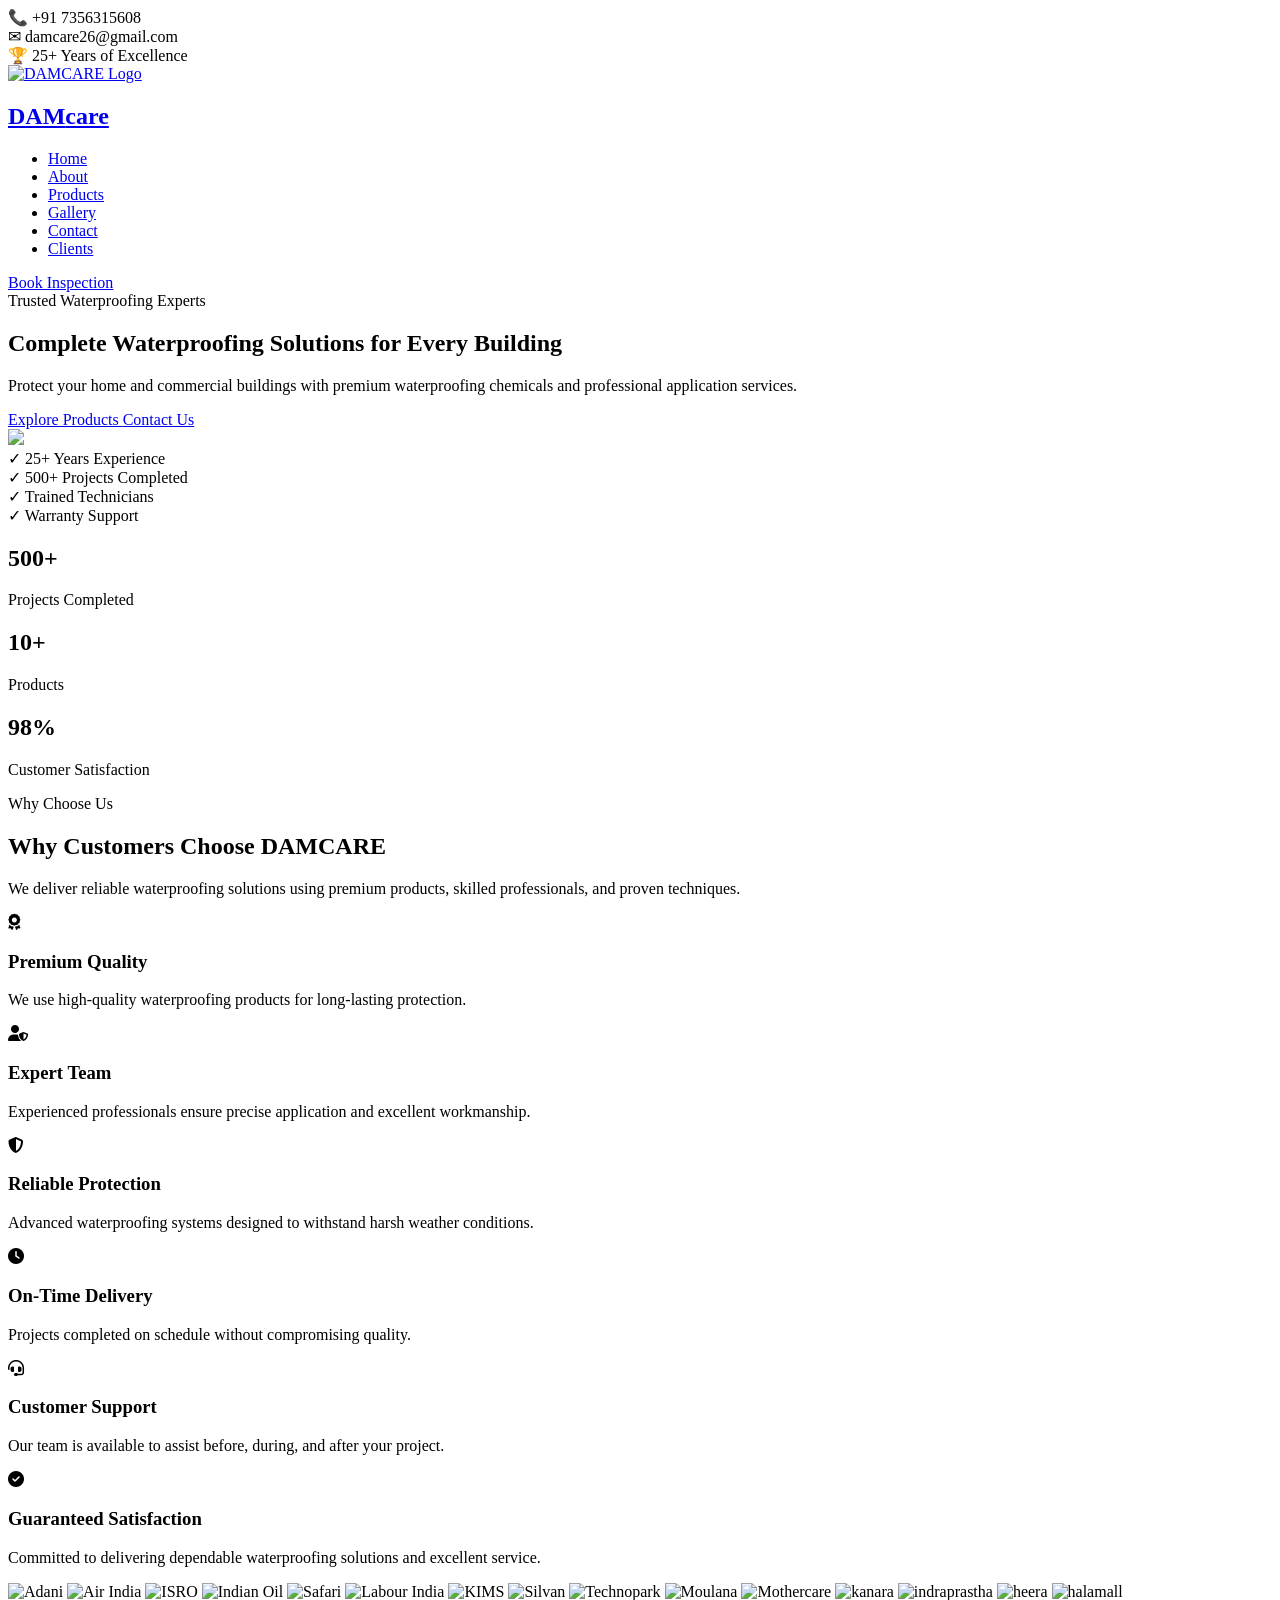
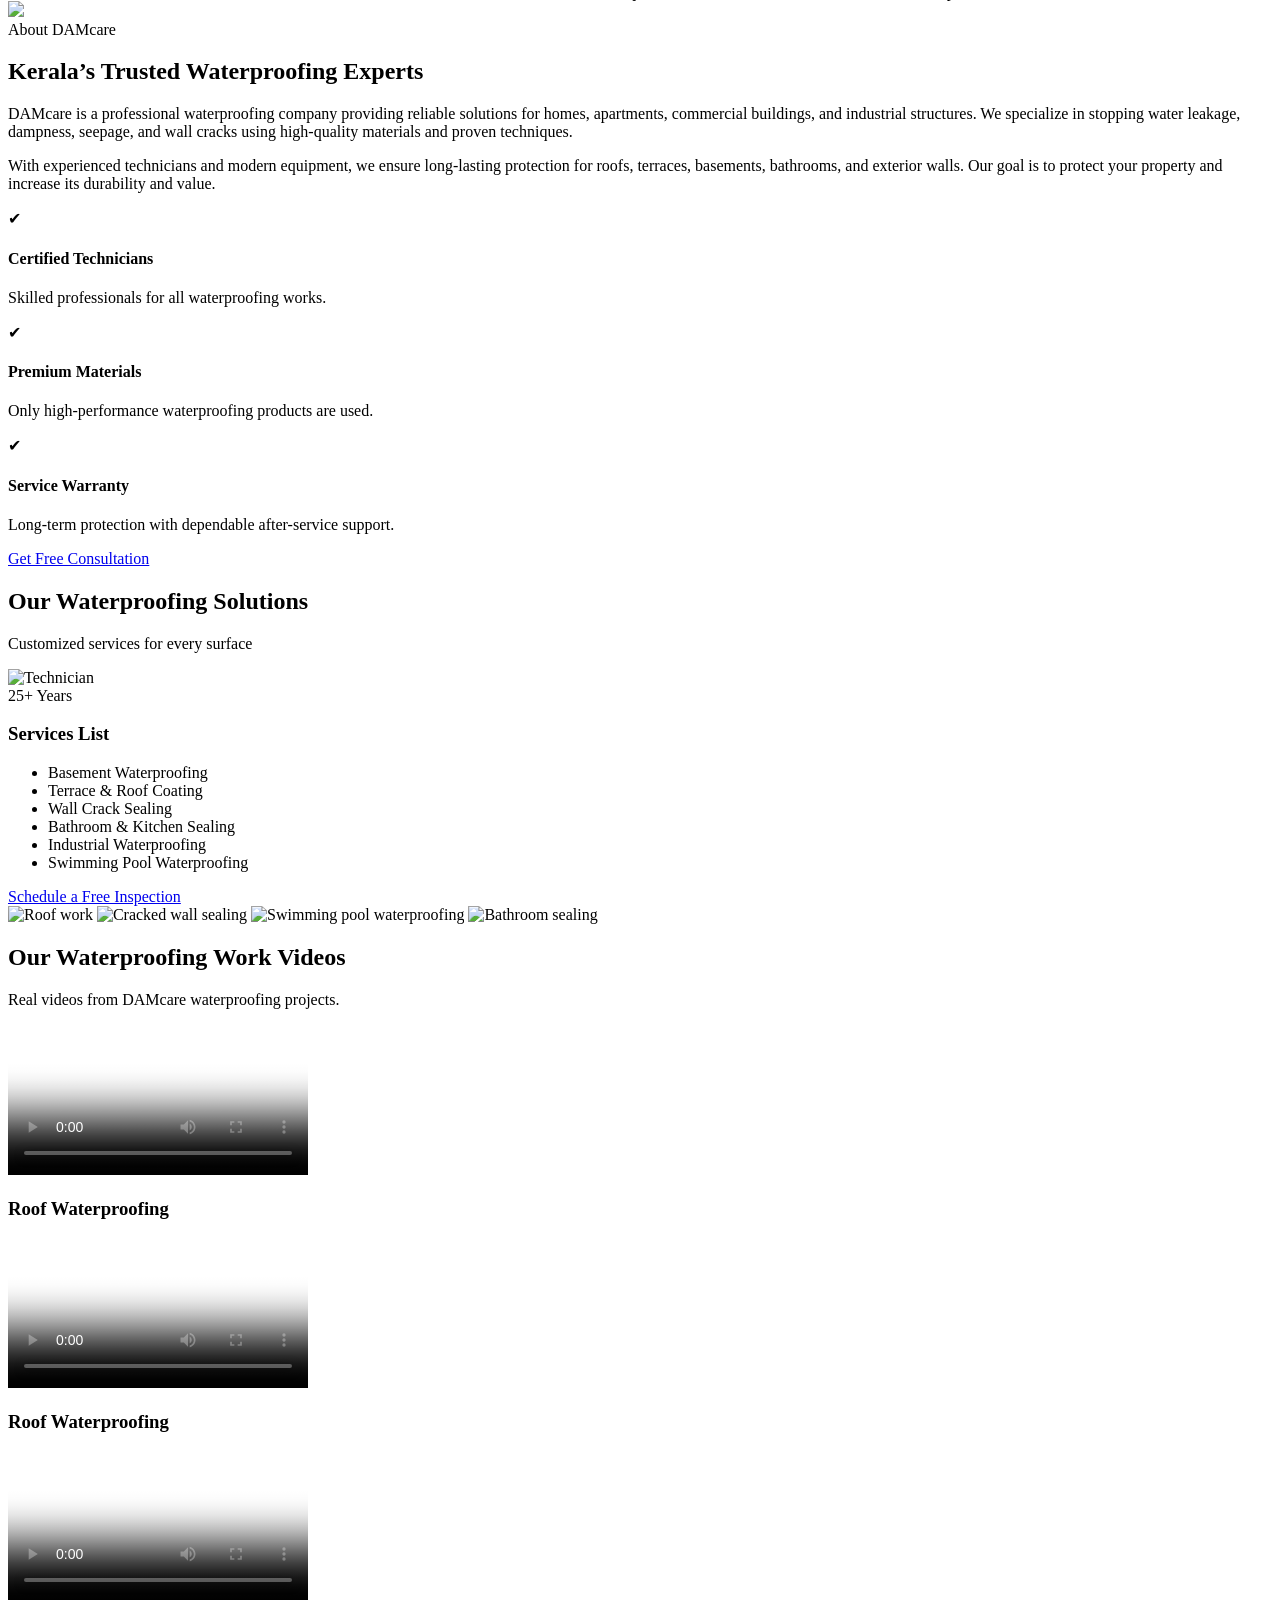
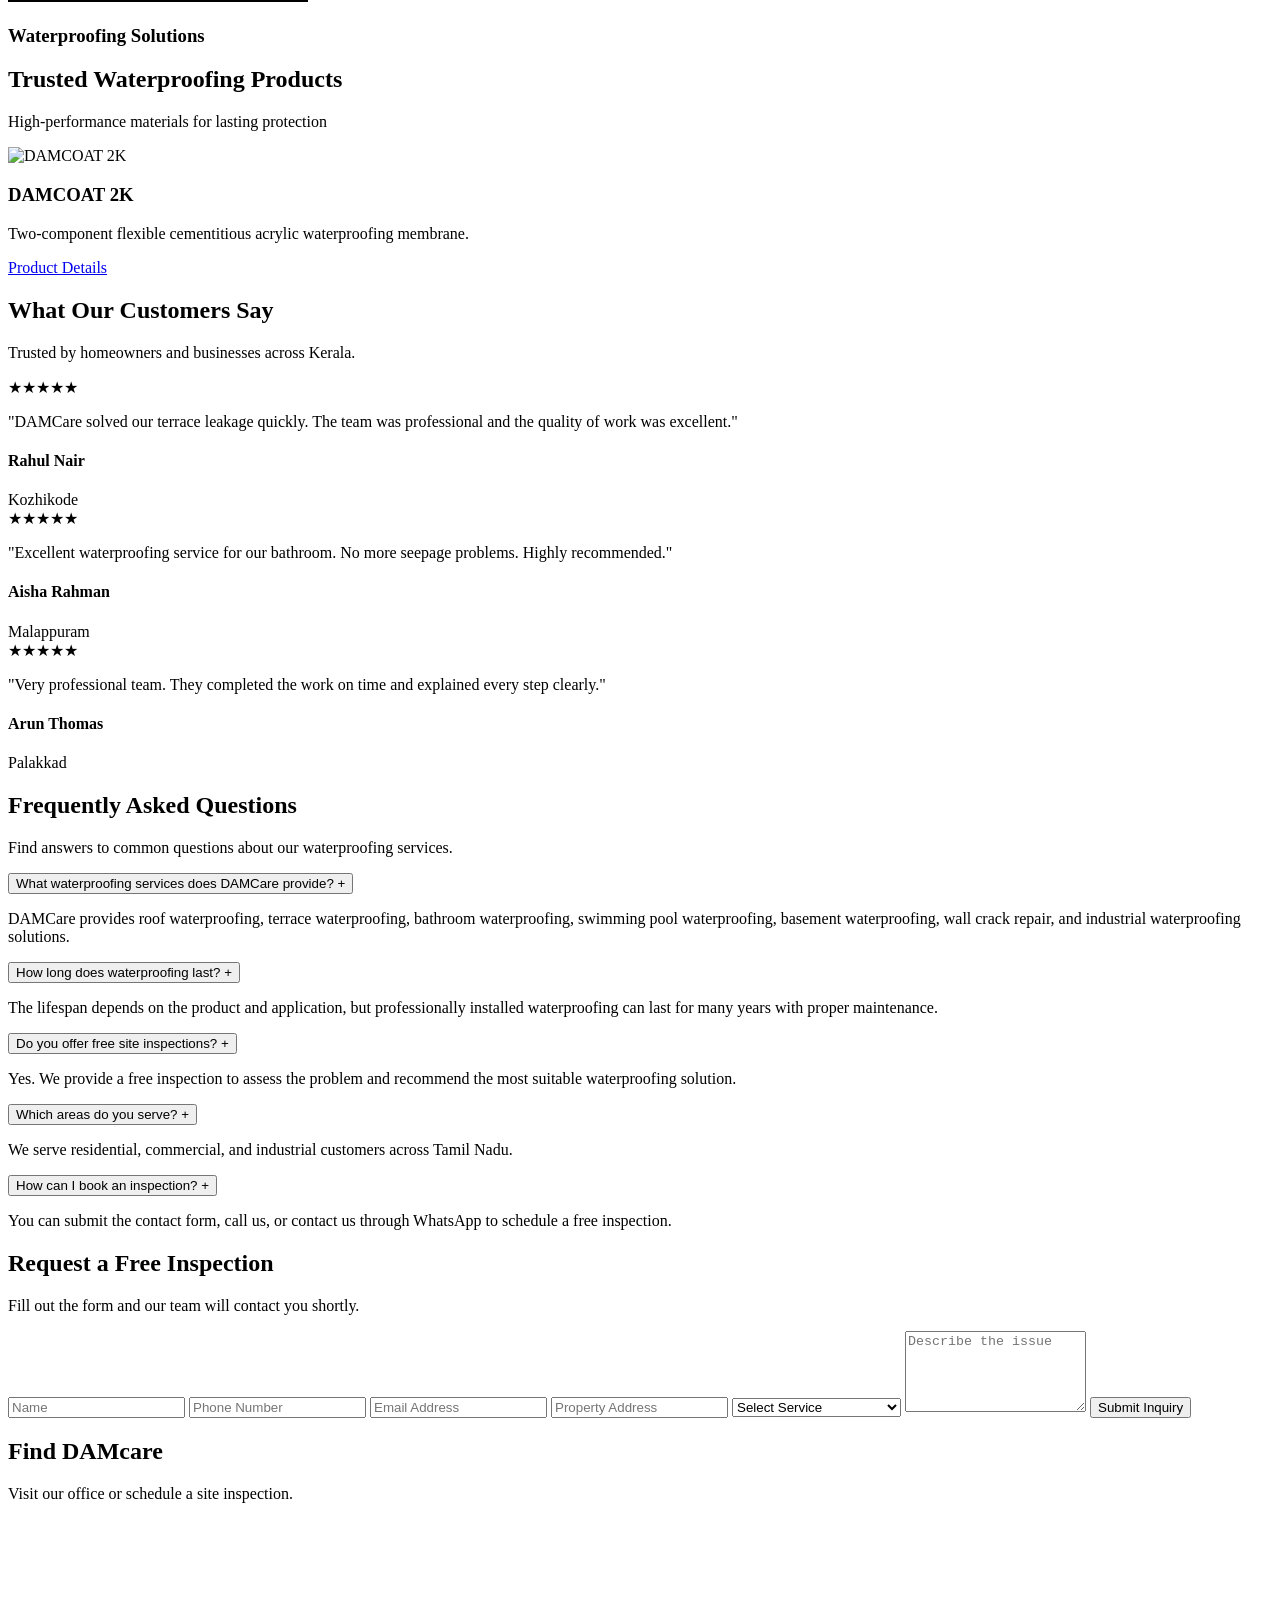
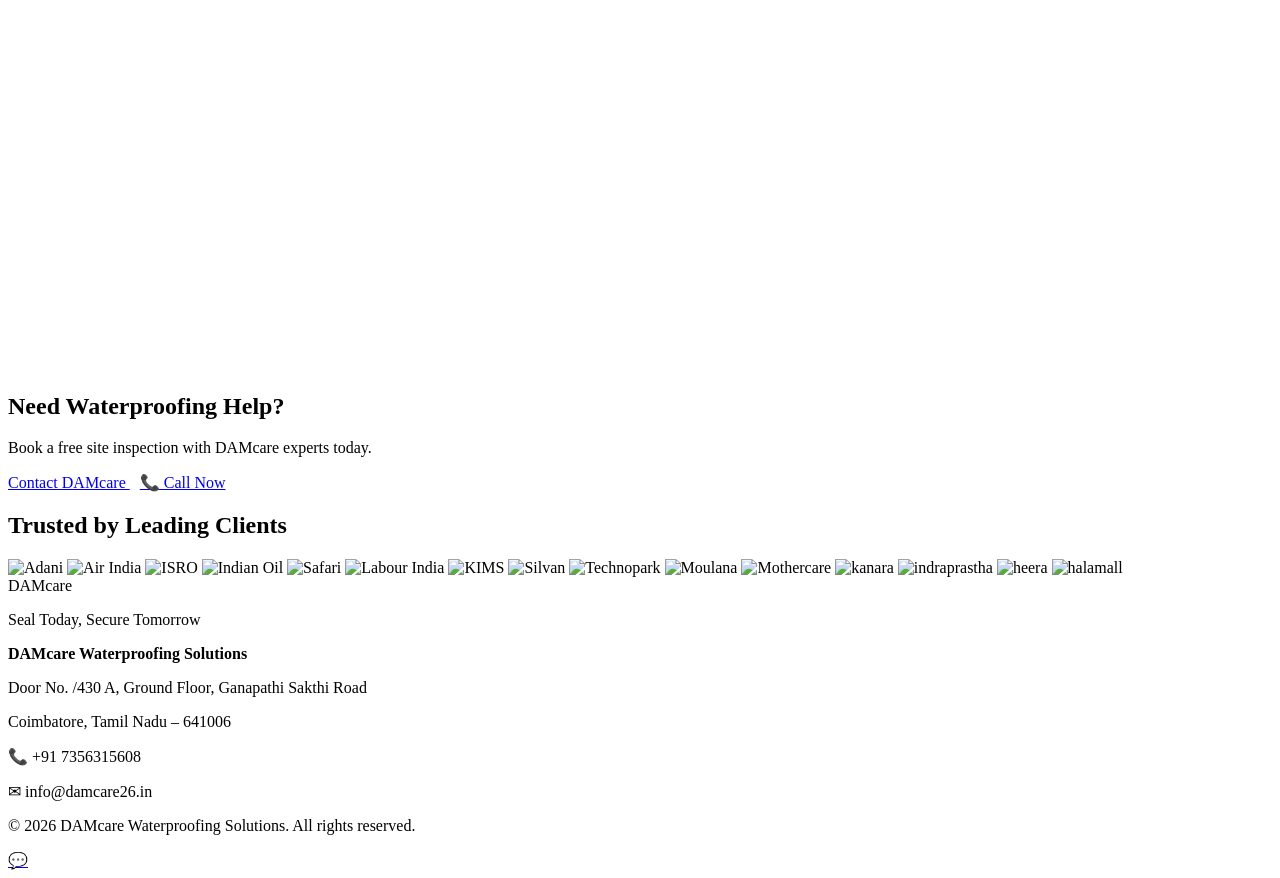
==== index.html @ 867029e3 "Add files via upload" ====
<!DOCTYPE html>
<html lang="en">
<head>
  <link rel="stylesheet"
    href="https://cdnjs.cloudflare.com/ajax/libs/font-awesome/6.5.2/css/all.min.css">
  <meta name="description" content="DAMcare provides professional roof, terrace, basement, and bathroom waterproofing services in Kerala with warranty-backed solutions and free site inspection.">

  <meta name="keywords" content="waterproofing Kerala, roof waterproofing Malappuram, terrace waterproofing, basement waterproofing, DAMcare">

  <meta name="author" content="DAMcare Waterproofing Solutions">
  <meta charset="UTF-8" />
  <meta name="viewport" content="width=device-width, initial-scale=1.0" />
  <title>DAMcare | Waterproofing Solutions</title>
  <link rel="stylesheet" href="css/style.css" />
  <link rel="stylesheet" href="https://cdn.jsdelivr.net/npm/swiper@11/swiper-bundle.min.css"/>
</head>
<body>

  <!-- Top Bar -->
  <div class="topbar">
    <div>📞 +91 7356315608</div>
    <div>✉ damcare26@gmail.com</div>
    <div>🏆 25+ Years of Excellence</div>
  </div>

<header>
    <nav class="navbar">

        <a href="index.html" class="logo">
            <img src="images/logo.png" alt="DAMCARE Logo">
            <h1><span class="dam">DAM</span><span class="care">care</span></h1>
        </a>

        <ul class="nav-links">
            <li><a href="index.html" class="active">Home</a></li>
            <li><a href="about.html">About</a></li>
            <li><a href="products.html">Products</a></li>
            <li><a href="gallery.html">Gallery</a></li>
            <li><a href="#contact">Contact</a></li>
            <li><a href="#clients">Clients</a></li>
        </ul>

        <a href="#contact" class="quote-btn">
            Book Inspection
        </a>

    </nav>
</header>

  <!-- Hero Section -->
  <section class="hero">

    <div class="hero-content">

        <span class="hero-tag">
            Trusted Waterproofing Experts
        </span>

        <h1>
            Complete Waterproofing Solutions
            for Every Building
        </h1>

        <p>
            Protect your home and commercial buildings with
            premium waterproofing chemicals and professional
            application services.
        </p>

        <div class="hero-buttons">

            <a href="products.html" class="primary-btn">
                Explore Products
            </a>

            <a href="#contact" class="secondary-btn">
                Contact Us
            </a>

        </div>

    </div>

    <div class="hero-image">

        <img src="images/waterproofing-worker.jpg">

    </div>

</section>

  <section class="trust-bar">

  <div>
    <span class="icon">✓</span>
    <span>25+ Years Experience</span>
  </div>

  <div>
    <span class="icon">✓</span>
    <span>500+ Projects Completed</span>
  </div>

  <div>
    <span class="icon">✓</span>
    <span>Trained Technicians</span>
  </div>

  <div>
    <span class="icon">✓</span>
    <span>Warranty Support</span>
  </div>

</section>

<div class="hero-stats">

    <div class="stat">
        <h2>500+</h2>
        <p>Projects Completed</p>
    </div>

    <div class="stat">
        <h2>10+</h2>
        <p>Products</p>
    </div>

    <div class="stat">
        <h2>98%</h2>
        <p>Customer Satisfaction</p>
    </div>

</div>

<section class="why-choose">

    <div class="section-title">
        <span>Why Choose Us</span>
        <h1>Why Customers Choose DAMCARE</h1>
        <p>
            We deliver reliable waterproofing solutions using
            premium products, skilled professionals, and proven techniques.
        </p>
    </div>

    <div class="choose-grid">

        <div class="choose-card">
            <i class="fas fa-award"></i>
            <h3>Premium Quality</h3>
            <p>We use high-quality waterproofing products for long-lasting protection.</p>
        </div>

        <div class="choose-card">
            <i class="fas fa-user-shield"></i>
            <h3>Expert Team</h3>
            <p>Experienced professionals ensure precise application and excellent workmanship.</p>
        </div>

        <div class="choose-card">
            <i class="fas fa-shield-alt"></i>
            <h3>Reliable Protection</h3>
            <p>Advanced waterproofing systems designed to withstand harsh weather conditions.</p>
        </div>

        <div class="choose-card">
            <i class="fas fa-clock"></i>
            <h3>On-Time Delivery</h3>
            <p>Projects completed on schedule without compromising quality.</p>
        </div>

        <div class="choose-card">
            <i class="fas fa-headset"></i>
            <h3>Customer Support</h3>
            <p>Our team is available to assist before, during, and after your project.</p>
        </div>

        <div class="choose-card">
            <i class="fas fa-check-circle"></i>
            <h3>Guaranteed Satisfaction</h3>
            <p>Committed to delivering dependable waterproofing solutions and excellent service.</p>
        </div>

    </div>

</section>

  <section class="clients">

    <div class="logo-slider">
        <div class="logo-track">

            <img src="images/Adani.png" alt="Adani">
            <img src="images/airindia.png" alt="Air India">
            <img src="images/isro.jpg" alt="ISRO">
            <img src="images/indianoil.png" alt="Indian Oil">
            <img src="images/safari.png" alt="Safari">
            <img src="images/labourindia.jpg" alt="Labour India">
            <img src="images/kimshealth.jpg" alt="KIMS">
            <img src="images/silvan.png" alt="Silvan">
            <img src="images/technopark.jpg" alt="Technopark">
            <img src="images/moulana.jpg" alt="Moulana">
            <img src="images/mothercare.jpg" alt="Mothercare">
            <img src="images/kanara.png" alt="kanara">
            <img src="images/indraprastha.webp" alt="indraprastha">
            <img src="images/heera.jpg" alt="heera">
            <img src="images/halamall.png" alt="halamall">  
            <!-- Repeat again for infinite scrolling -->

            <img src="images/Adani.png" alt="">
            <img src="images/airindia.png" alt="">
            <img src="images/isro.jpg" alt="">
            <img src="images/indianoil.png" alt="">
            <img src="images/safari.png" alt="">
            <img src="images/labourindia.jpg" alt="">
            <img src="images/kimshealth.jpg" alt="">
            <img src="images/silvan.png" alt="">
            <img src="images/technopark.jpg" alt="">
            <img src="images/moulana.jpg" alt="">
            <img src="images/mothercare.jpg" alt="">
            <img src="images/kanara.png" alt="">
            <img src="images/indraprastha.webp" alt="">
            <img src="images/heera.jpg" alt="">
            <img src="images/halamall.png" alt="">  

        </div>
    </div>
</section>
  <!-- About Section -->
<section class="about" id="about">
  <div class="about-image">
    <img src="https://radcogroup.in/wp-content/uploads/2026/02/Waterproofing-Services-in-Delhi.jpg">
  </div>

  <div class="about-content">
    <div class="about-tag">About DAMcare</div>

    <h2>Kerala’s Trusted Waterproofing Experts</h2>

    <p>
      DAMcare is a professional waterproofing company providing reliable solutions
      for homes, apartments, commercial buildings, and industrial structures.
      We specialize in stopping water leakage, dampness, seepage, and wall cracks
      using high-quality materials and proven techniques.
    </p>

    <p>
      With experienced technicians and modern equipment, we ensure long-lasting
      protection for roofs, terraces, basements, bathrooms, and exterior walls.
      Our goal is to protect your property and increase its durability and value.
    </p>

    <div class="about-features">
      <div class="feature">
        <span>✔</span>
        <div>
          <h4>Certified Technicians</h4>
          <p>Skilled professionals for all waterproofing works.</p>
        </div>
      </div>

      <div class="feature">
        <span>✔</span>
        <div>
          <h4>Premium Materials</h4>
          <p>Only high-performance waterproofing products are used.</p>
        </div>
      </div>

      <div class="feature">
        <span>✔</span>
        <div>
          <h4>Service Warranty</h4>
          <p>Long-term protection with dependable after-service support.</p>
        </div>
      </div>
    </div>

    <a href="#contact" class="about-btn">Get Free Consultation</a>
  </div>
</section>

  <!-- Services Section -->
  <section class="services" id="services">
    <div class="section-title">
      <h2>Our Waterproofing <span>Solutions</span></h2>
      <p>Customized services for every surface</p>
    </div>

    <div class="service-box">
      <div class="service-left">
        <img src="https://images.unsplash.com/photo-1600585154526-990dced4db0d?q=80&w=900&auto=format&fit=crop" alt="Technician">
      </div>

      <div class="service-center">
        <div class="badge">25+ Years</div>
        <h3>Services List</h3>
        <ul>
          <li>Basement Waterproofing</li>
          <li>Terrace & Roof Coating</li>
          <li>Wall Crack Sealing</li>
          <li>Bathroom & Kitchen Sealing</li>
          <li>Industrial Waterproofing</li>
          <li>Swimming Pool Waterproofing</li>
        </ul>
        <a href="#contact" class="button">Schedule a Free Inspection</a>
      </div>

      <div class="service-right">
        <div class="grid">
          <img src="https://assets.birlaopus.com/is/image/grasimindustries/terrace-waterproofing-made-easy4?ts=1752049903154" alt="Roof work">
          <img src="https://encrypted-tbn0.gstatic.com/images?q=tbn:ANd9GcQIEd6BFvGuJNXX-lspxKrTprlRh35KjAuEichxFAUfHw&s=10" alt="Cracked wall sealing">
          <img src="https://upload.wikimedia.org/wikipedia/commons/9/92/Backyardpool.jpg" alt="Swimming pool waterproofing">
          <img src="https://encrypted-tbn0.gstatic.com/images?q=tbn:ANd9GcRRs_VK_7fc-BBv4Y6x9xui3d9ZM_OMHGoHOB-awHaGQA&s=10" alt="Bathroom sealing">
        </div>
      </div>
    </div>
  </section>
   
  <!-- Videos Section -->
  <section class="videos" id="videos">
  <div class="section-title">
    <h2>Our Waterproofing <span>Work Videos</span></h2>
    <p>Real videos from DAMcare waterproofing projects.</p>
  </div>

  <div class="video-grid">

    <div class="video-card">
      <video controls poster="images/rooof-cover.jpg">
        <source src="videos/rooof.mp4" type="video/mp4">
        Your browser does not support the video tag.
      </video>
      <h3>Roof Waterproofing</h3>
    </div>

    <div class="video-card">
      <video controls poster="images/roof-cover.jpg">
        <source src="videos/roof.mp4" type="video/mp4">
        Your browser does not support the video tag.
      </video>
      <h3>Roof Waterproofing</h3>
    </div>

    <div class="video-card">
      <video controls poster="images/waterproofing-cover.jpg">
        <source src="videos/waterproofing.mp4" type="video/mp4">
        Your browser does not support the video tag.
      </video>
      <h3>Waterproofing Solutions</h3>
    </div>

  </div>
  </section>

  <!-- Products Section -->
 <section class="products" id="products">
  <div class="section-title">
    <h2>Trusted Waterproofing <span>Products</span></h2>
    <p>High-performance materials for lasting protection</p>
  </div>

  <div class="swiper productSwiper">
    <div class="swiper-wrapper">
      <div class="swiper-slide">
        <div class="product-card">
          <img src="https://storage.googleapis.com/damsure_storage/products/product-1784195392866-311495966.webp" alt="MAGNOFIX">
          <h3>MAGNOFIX</h3>
          <p>MAGNOFIX, the ultimate solution for high bonding in construction projects. Our adhesive is specially formulated to provide superior waterproofing.</p>
          <a href="product1.html" class="btn">Product Details</a>
        </div>
      </div>

      <div class="swiper-slide">
        <div class="product-card">
          <img src="https://storage.googleapis.com/damsure_storage/products/product-1784199316180-267764372.webp" alt="DAMCOAT 2K">
          <h3>DAMCOAT 2K</h3>
          <p>Two-component flexible cementitious acrylic waterproofing membrane.</p>
          <a href="product2.html" class="btn">Product Details</a>
        </div>
      </div>

      <div class="swiper-slide">
        <div class="product-card">
          <img src="https://storage.googleapis.com/damsure_storage/products/product-1784194438248-439404318.webp" alt="STORMSHIELD FD">
          <h3>STORMSHIELD FD</h3>
          <p>Stormshield FD is a quick-setting acrylic coating designed for waterproofing Concrete structures.</p>
          <a href="product3.html" class="btn">Product Details</a>
        </div>
      </div>

      <div class="swiper-slide">
        <div class="product-card">
          <img src="https://storage.googleapis.com/damsure_storage/products/product-1784198268565-906744387.webp" alt="FLEXCOAT 2K SHARP">
          <h3>FLEXCOAT 2K SHARP</h3>
          <p>FLEXCOAT 2K is an acrylic polymer-modified elastomeric cementitious product. It is an ideal product for 100% waterproofing in bathrooms, swimming pools, water tanks and slope roofs.</p>
          <a href="product4.html" class="btn">Product Details</a>
        </div>
      </div>

      <div class="swiper-slide">
        <div class="product-card">
          <img src="https://storage.googleapis.com/damsure_storage/products/product-1784197618584-180144562.webp" alt="UNIPRIME 550">
          <h3>UNIPRIME 550</h3>
          <p>UniPrime 550 is a ready-touse acrylic primer that enhances adhesion and durability of waterproofing and coating systems on interior and exterior surfaces.</p>
          <a href="product5.html" class="btn">Product Details</a>
        </div>
      </div>

       <div class="swiper-slide">
        <div class="product-card">
          <img src="https://storage.googleapis.com/damsure_storage/products/product-1784181535072-523571342.webp" alt="POLYFLEX HD">
          <h3>POLYFLEX HD</h3>
          <p>POLYFLEX HD is an elastomeric polyurethane modified acrylic coating product that provides 100% waterproofing protection.</p>
          <a href="product6.html" class="btn">Product Details</a>
        </div>
      </div>

       <div class="swiper-slide">
        <div class="product-card">
          <img src="https://storage.googleapis.com/damsure_storage/products/product-1784193357277-525858347.webp" alt="GERMAN XTRASHIELD">
          <h3>GERMAN XTRASHIELD</h3>
          <p>GERMAN XTRASHIELD is a modified elastomeric polyurethane modified acrylic coating product, that provides 100% waterproofing protection.</p>
          <a href="product7.html" class="btn">Product Details</a>
        </div>
      </div>

       <div class="swiper-slide">
        <div class="product-card">
          <img src="https://storage.googleapis.com/damsure_storage/products/product-1784196058641-368147508.webp" alt="POLYBOND">
          <h3>POLYBOND</h3>
          <p>POLYBOND is a cementitious waterproofing primer and a bonding agent based On modified SBR latex.</p>
          <a href="product8.html" class="btn">Product Details</a>
        </div>
      </div>
    </div>
  </div>
</section>

<section class="testimonials" id="testimonials">

    <div class="section-title">
        <h2>What Our <span>Customers Say</span></h2>
        <p>Trusted by homeowners and businesses across Kerala.</p>
    </div>

    <div class="testimonial-container">

        <div class="testimonial-card">
            <div class="stars">★★★★★</div>
            <p>"DAMCare solved our terrace leakage quickly. The team was professional and the quality of work was excellent."</p>
            <h4>Rahul Nair</h4>
            <span>Kozhikode</span>
        </div>

        <div class="testimonial-card">
            <div class="stars">★★★★★</div>
            <p>"Excellent waterproofing service for our bathroom. No more seepage problems. Highly recommended."</p>
            <h4>Aisha Rahman</h4>
            <span>Malappuram</span>
        </div>

        <div class="testimonial-card">
            <div class="stars">★★★★★</div>
            <p>"Very professional team. They completed the work on time and explained every step clearly."</p>
            <h4>Arun Thomas</h4>
            <span>Palakkad</span>
        </div>

    </div>

</section>

<section class="faq" id="faq">

    <div class="section-title">
        <h2>Frequently Asked <span>Questions</span></h2>
        <p>Find answers to common questions about our waterproofing services.</p>
    </div>

    <div class="faq-container">

        <div class="faq-item">
            <button class="faq-question">
                What waterproofing services does DAMCare provide?
                <span>+</span>
            </button>
            <div class="faq-answer">
                <p>DAMCare provides roof waterproofing, terrace waterproofing, bathroom waterproofing, swimming pool waterproofing, basement waterproofing, wall crack repair, and industrial waterproofing solutions.</p>
            </div>
        </div>

        <div class="faq-item">
            <button class="faq-question">
                How long does waterproofing last?
                <span>+</span>
            </button>
            <div class="faq-answer">
                <p>The lifespan depends on the product and application, but professionally installed waterproofing can last for many years with proper maintenance.</p>
            </div>
        </div>

        <div class="faq-item">
            <button class="faq-question">
                Do you offer free site inspections?
                <span>+</span>
            </button>
            <div class="faq-answer">
                <p>Yes. We provide a free inspection to assess the problem and recommend the most suitable waterproofing solution.</p>
            </div>
        </div>

        <div class="faq-item">
            <button class="faq-question">
                Which areas do you serve?
                <span>+</span>
            </button>
            <div class="faq-answer">
                <p>We serve residential, commercial, and industrial customers across Tamil Nadu.</p>
            </div>
        </div>

        <div class="faq-item">
            <button class="faq-question">
                How can I book an inspection?
                <span>+</span>
            </button>
            <div class="faq-answer">
                <p>You can submit the contact form, call us, or contact us through WhatsApp to schedule a free inspection.</p>
            </div>
        </div>

    </div>

</section>
  <!-- Contact Form -->
 <section class="contact-section" id="contact">
  <div class="section-title">
    <h2>Request a <span>Free Inspection</span></h2>
    <p>Fill out the form and our team will contact you shortly.</p>
  </div>

  
  <form id="contact-form" class="contact-form">
    <input type="text" name="name" placeholder="Name" required>
    <input type="tel" name="phone" placeholder="Phone Number" required>
    <input type="email" name="email" placeholder="Email Address" required>
    <input type="text" name="address" placeholder="Property Address">

    <select name="service" required>
      <option value="">Select Service</option>
      <option>Roof Waterproofing</option>
      <option>Basement Waterproofing</option>
      <option>Bathroom Waterproofing</option>
      <option>Wall Crack Sealing</option>
      <option>Industrial Waterproofing</option>
    </select>

    <textarea rows="5" placeholder="Describe the issue"></textarea>

    <button type="submit">Submit Inquiry</button>
  </form>
 </section>
 <!-- Google Map -->
<section class="map-section">
  <div class="section-title">
    <h2>Find <span>DAMcare</span></h2>
    <p>Visit our office or schedule a site inspection.</p>
  </div>

  <div class="map-container">
    <iframe
      src="https://www.google.com/maps?q=Door No. /430 A, Ground Floor, Ganapathi Sakthi Road, Coimbatore – 641006&output=embed"
      width="100%"
      height="450"
      style="border:0;"
      allowfullscreen=""
      loading="lazy">
    </iframe>
  </div>
</section>

  <!-- CTA Section -->
  <section class="cta" id="contact">
    <h2>Need Waterproofing Help?</h2>
    <p>Book a free site inspection with DAMcare experts today.</p>
   <a href="https://wa.me/917356315608?text=Hello%20DAMcare,%20I%20need%20a%20free%20waterproofing%20inspection."
   class="cta-btn"
   target="_blank">
   Contact DAMcare
   </a>
   <a href="tel:+917356315608" class="cta-btn" style="margin-left:10px;">
   📞 Call Now
   </a>
  </section>

  <section class="clients" id="clients">
    <h2>Trusted by Leading Clients</h2>

    <div class="logo-slider">
        <div class="logo-track">

            <img src="images/Adani.png" alt="Adani">
            <img src="images/airindia.png" alt="Air India">
            <img src="images/isro.jpg" alt="ISRO">
            <img src="images/indianoil.png" alt="Indian Oil">
            <img src="images/safari.png" alt="Safari">
            <img src="images/labourindia.jpg" alt="Labour India">
            <img src="images/kimshealth.jpg" alt="KIMS">
            <img src="images/silvan.png" alt="Silvan">
            <img src="images/technopark.jpg" alt="Technopark">
            <img src="images/moulana.jpg" alt="Moulana">
            <img src="images/mothercare.jpg" alt="Mothercare">
            <img src="images/kanara.png" alt="kanara">
            <img src="images/indraprastha.webp" alt="indraprastha">
            <img src="images/heera.jpg" alt="heera">
            <img src="images/halamall.png" alt="halamall">  
            <!-- Repeat again for infinite scrolling -->

            <img src="images/Adani.png" alt="">
            <img src="images/airindia.png" alt="">
            <img src="images/isro.jpg" alt="">
            <img src="images/indianoil.png" alt="">
            <img src="images/safari.png" alt="">
            <img src="images/labourindia.jpg" alt="">
            <img src="images/kimshealth.jpg" alt="">
            <img src="images/silvan.png" alt="">
            <img src="images/technopark.jpg" alt="">
            <img src="images/moulana.jpg" alt="">
            <img src="images/mothercare.jpg" alt="">
            <img src="images/kanara.png" alt="">
            <img src="images/indraprastha.webp" alt="">
            <img src="images/heera.jpg" alt="">
            <img src="images/halamall.png" alt="">  

        </div>
    </div>
</section>

  <!-- Footer -->
  <footer>
  <div class="footer-logo">
    <span class="dam">DAM</span><span class="care">care</span>
  </div>

  <p class="footer-tagline">Seal Today, Secure Tomorrow</p>

  <div class="footer-address">
    <p><strong>DAMcare Waterproofing Solutions</strong></p>
    <p>Door No. /430 A, Ground Floor, Ganapathi Sakthi Road</p>
    <p>Coimbatore, Tamil Nadu – 641006</p>
    <p>📞 +91 7356315608</p>
    <p>✉ info@damcare26.in</p>
  </div>

  <p class="copyright">
    © 2026 DAMcare Waterproofing Solutions. All rights reserved.
  </p>
</footer>
  <!-- WhatsApp Floating Button -->
  <a href="https://wa.me/917356315608" class="whatsapp" target="_blank">
  💬
  </a>
  <script>
function sendWhatsApp(){
  const name = document.querySelector('[name="name"]').value;
  const phone = document.querySelector('[name="phone"]').value;
  const service = document.querySelector('[name="service"]').value;
  const location = document.querySelector('[name="location"]').value;
  const message = document.querySelector('[name="message"]').value;

  const text =
`New DAMcare Inspection Request

Name: ${name}
Phone: ${phone}
Service: ${service}
Location: ${location}
Issue: ${message}`;

  window.open(`https://wa.me/917356315608?text=${encodeURIComponent(text)}`, '_blank');
}
</script>
<script>
const chooseObserver = new IntersectionObserver((entries) => {
  entries.forEach(entry => {
    if(entry.isIntersecting){
      entry.target.classList.add('show');
    }
  });
}, { threshold: 0.2 });

document.querySelectorAll('.card').forEach(card => {
  chooseObserver.observe(card);
});
</script>
<script src="https://cdn.jsdelivr.net/npm/@emailjs/browser@4/dist/email.min.js"></script>

<script>
emailjs.init("5fRzYy-PJPSh0Bppb");
</script>

<script src="script.js"></script>
<script src="https://cdn.jsdelivr.net/npm/swiper@11/swiper-bundle.min.js"></script>
<script>
var swiper = new Swiper(".productSwiper", {
    slidesPerView: 1,
    spaceBetween: 30,

    loop: true,

    autoplay: {
        delay: 3000,
        disableOnInteraction: false,
    },

    pagination: {
        el: ".swiper-pagination",
        clickable: true,
    },

    navigation: {
        nextEl: ".swiper-button-next",
        prevEl: ".swiper-button-prev",
    },
});
</script>

<script>
const cards = document.querySelectorAll(".choose-card");

const observer = new IntersectionObserver((entries)=>{
    entries.forEach(entry=>{
        if(entry.isIntersecting){
            entry.target.style.opacity="1";
            entry.target.style.transform="translateY(0)";
        }
    });
});

cards.forEach(card=>{
    card.style.opacity="0";
    card.style.transform="translateY(40px)";
    card.style.transition="0.6s ease";
    observer.observe(card);
});
</script>
</body>
</html>
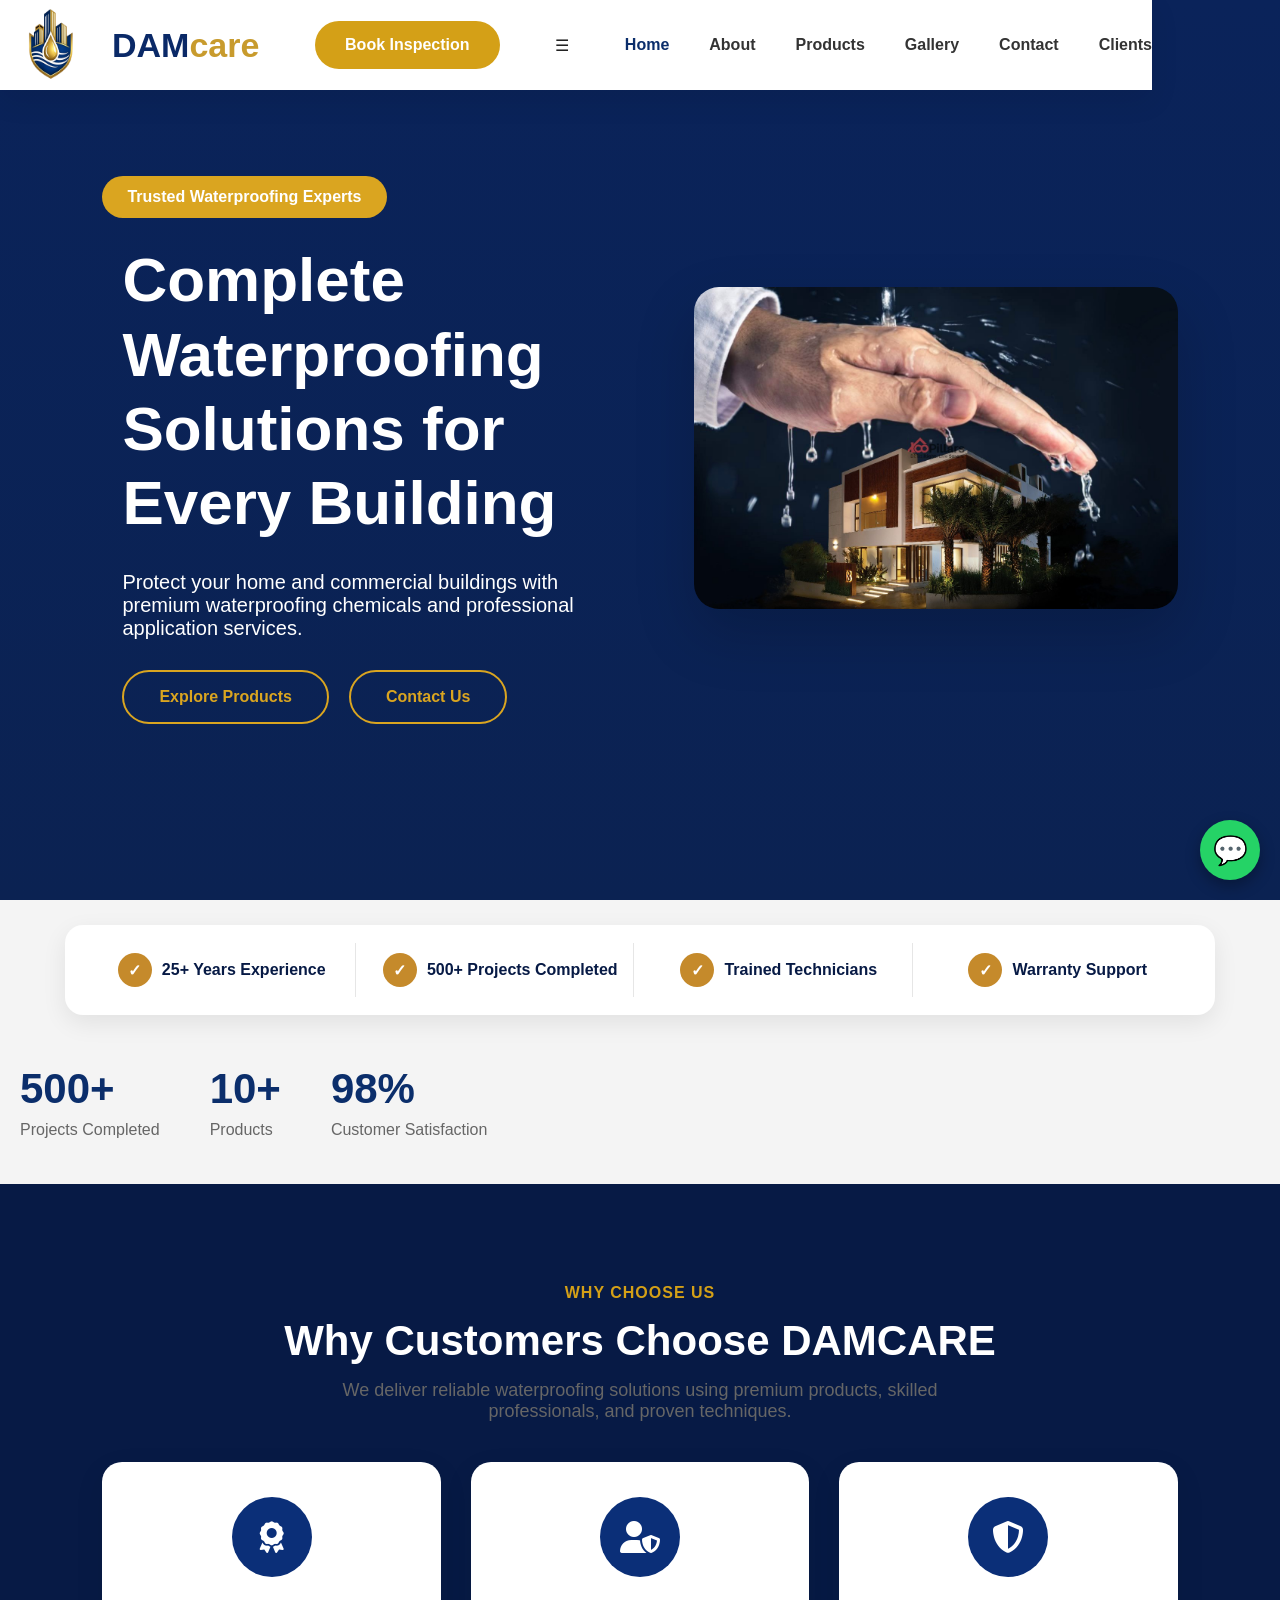
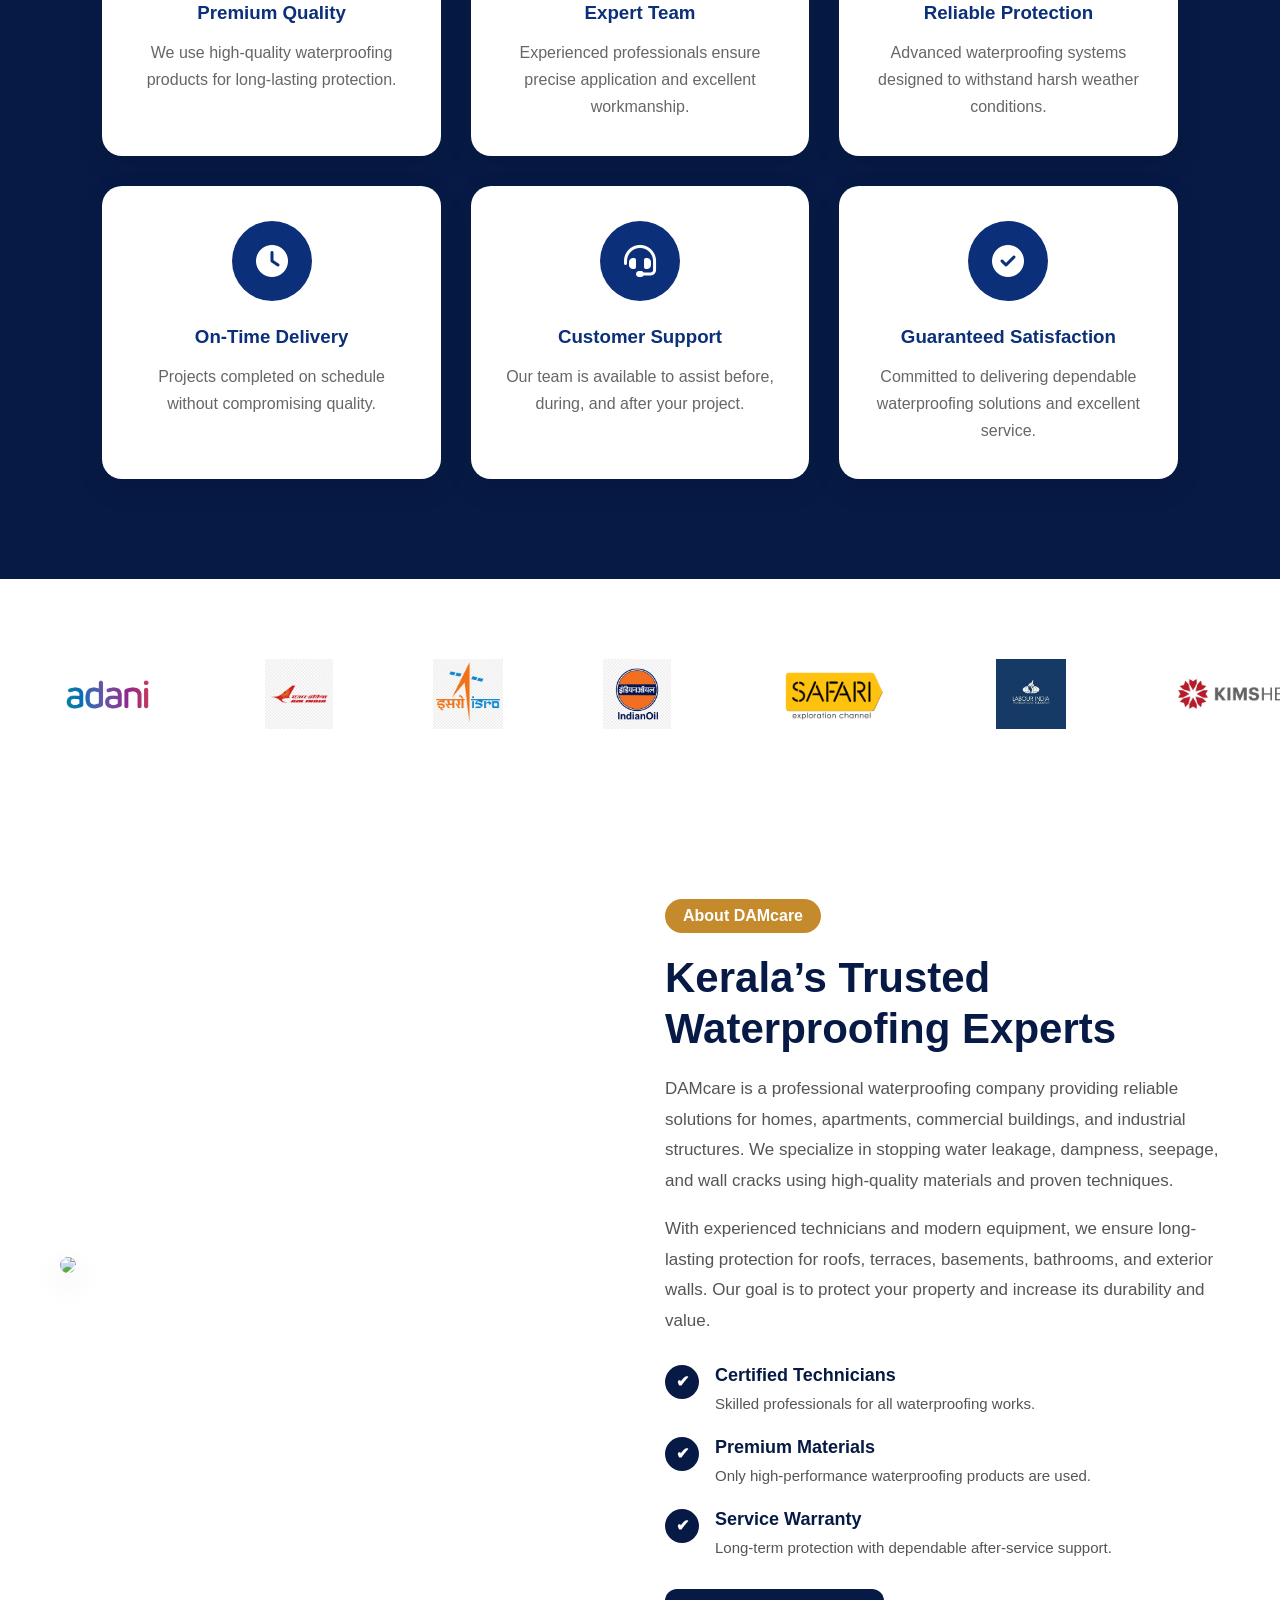
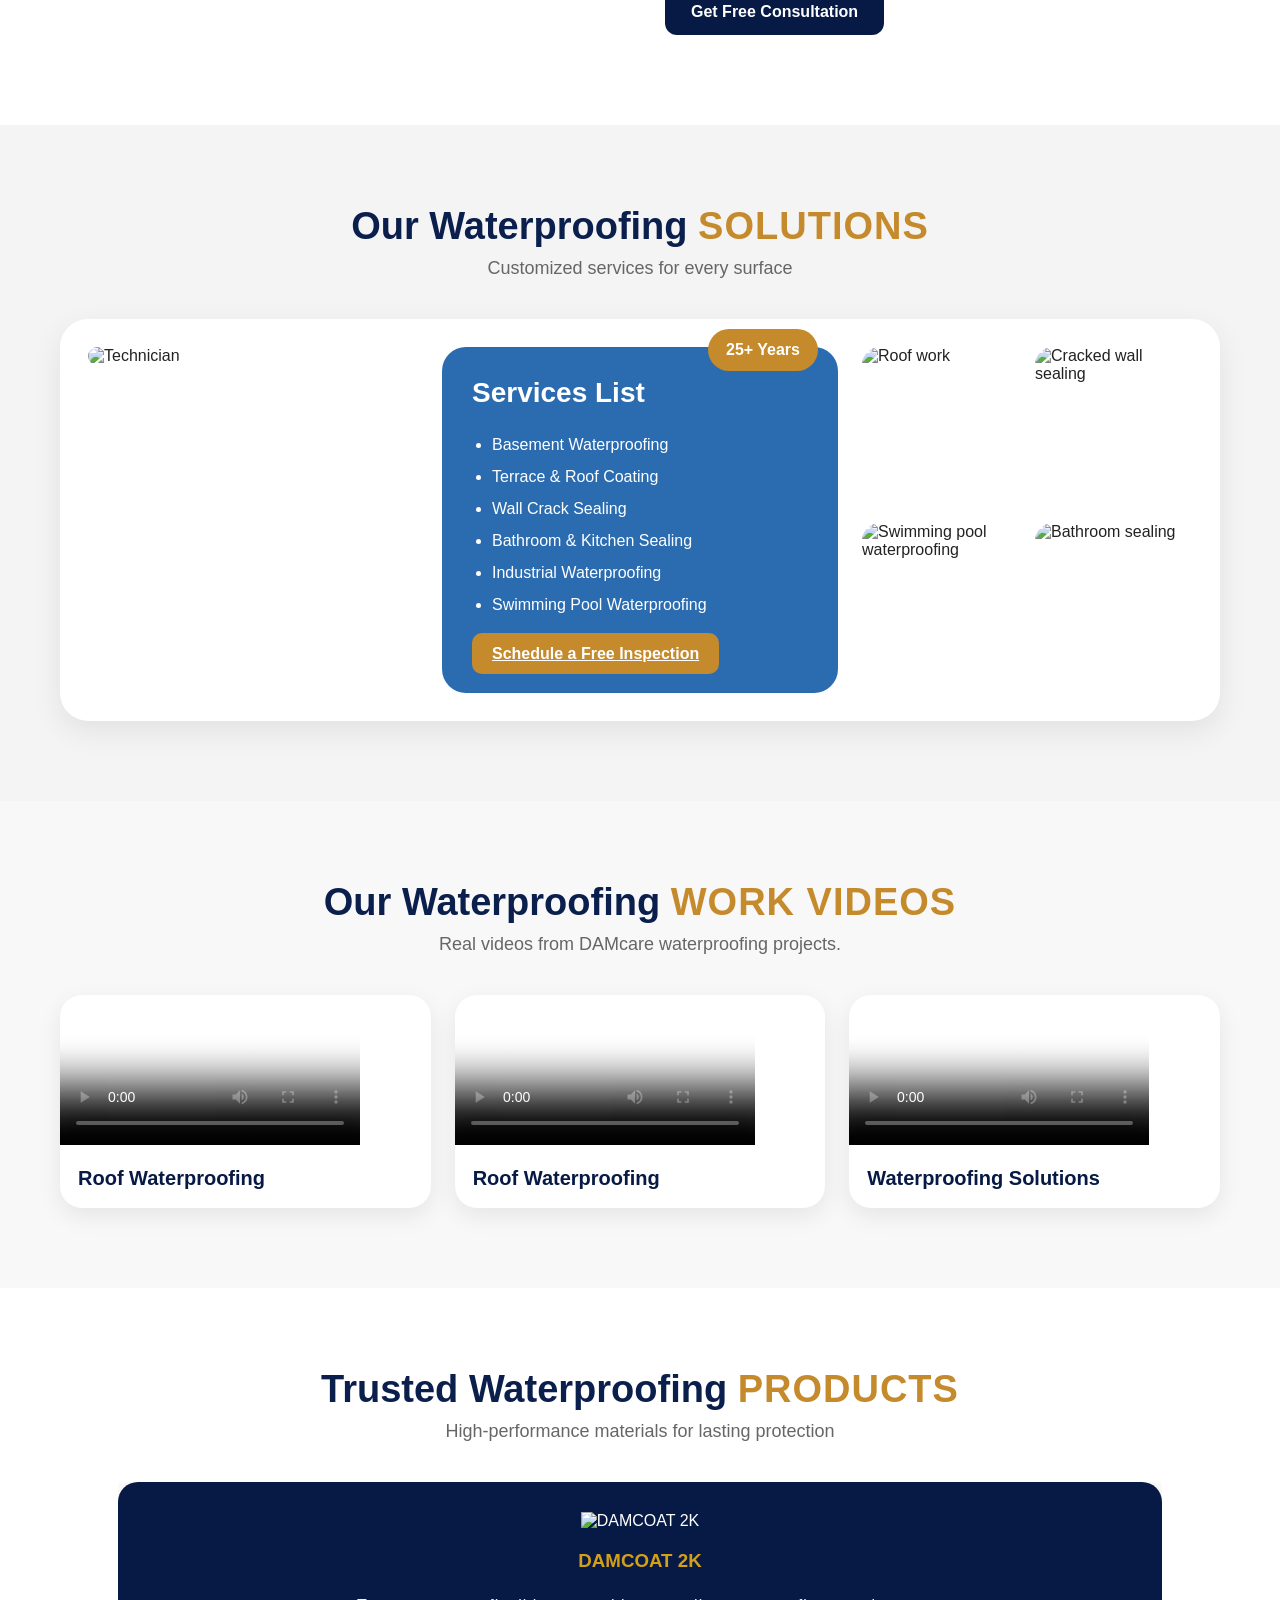
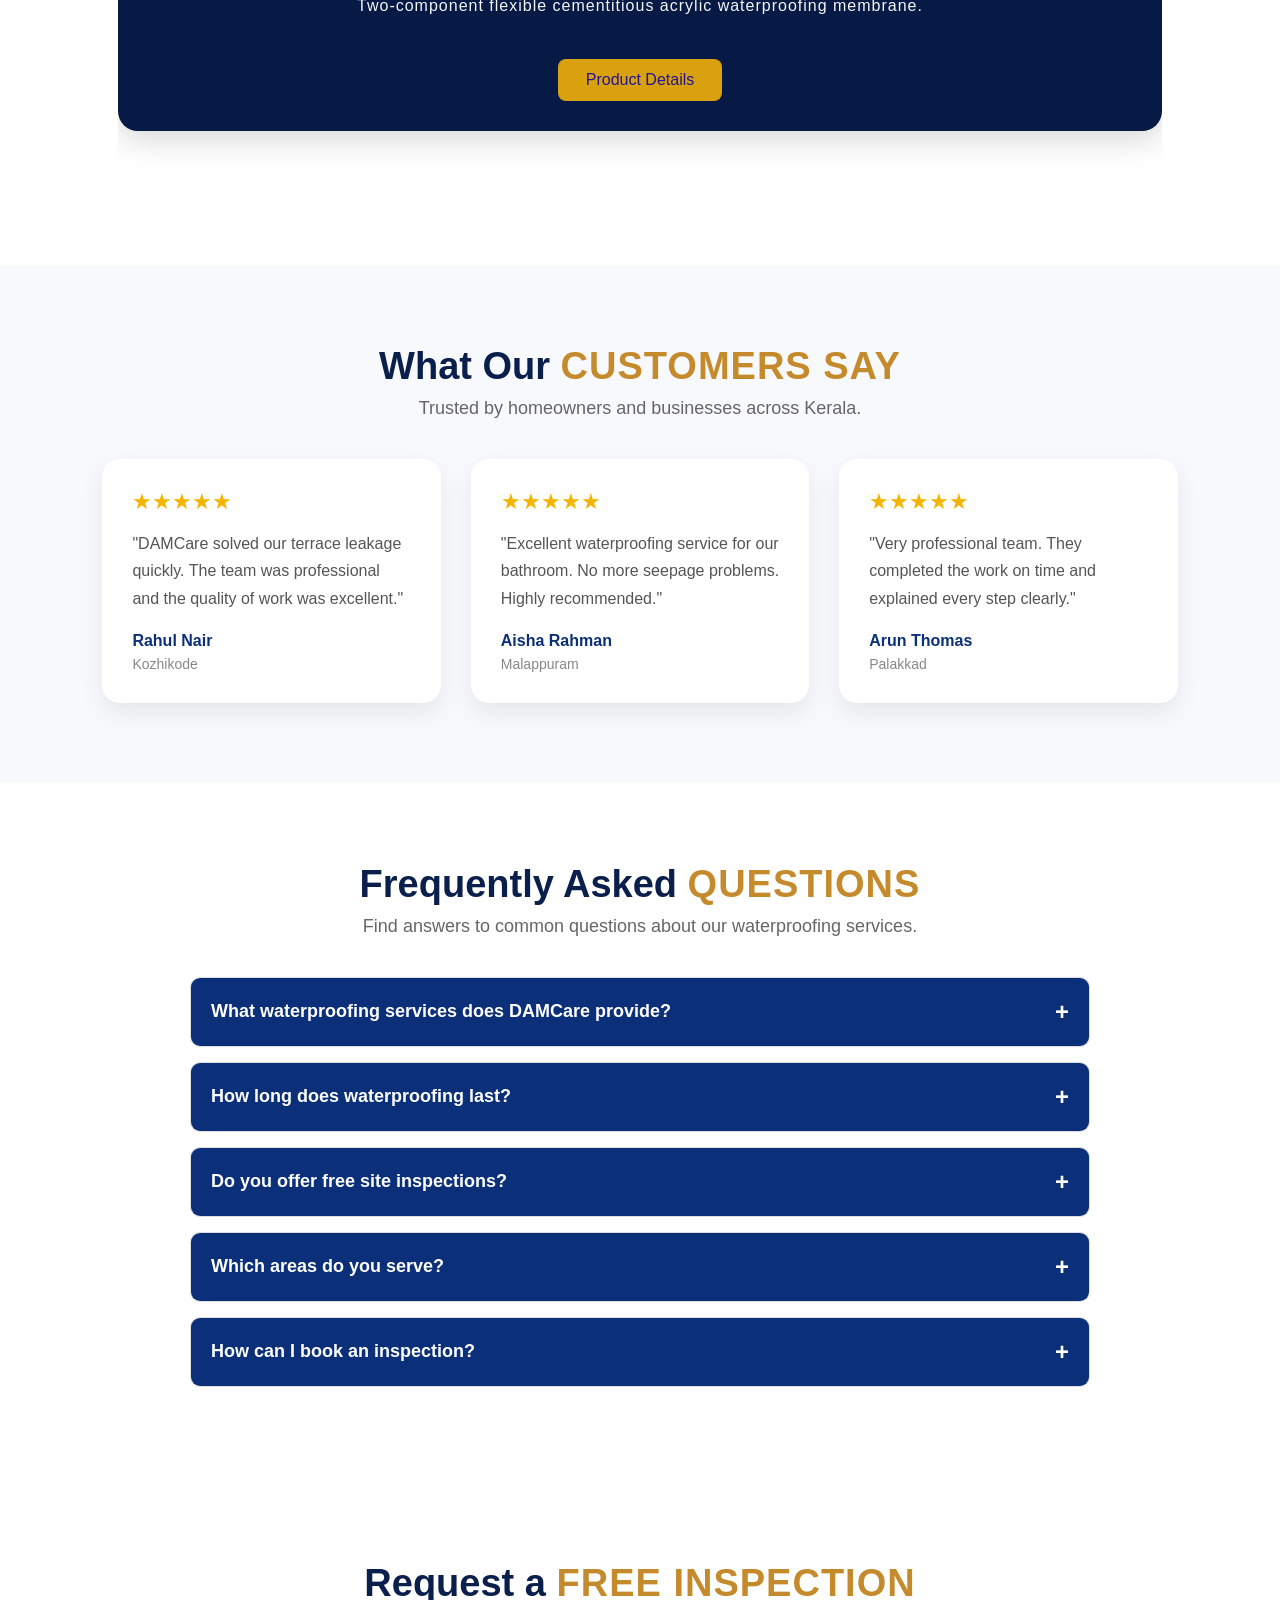
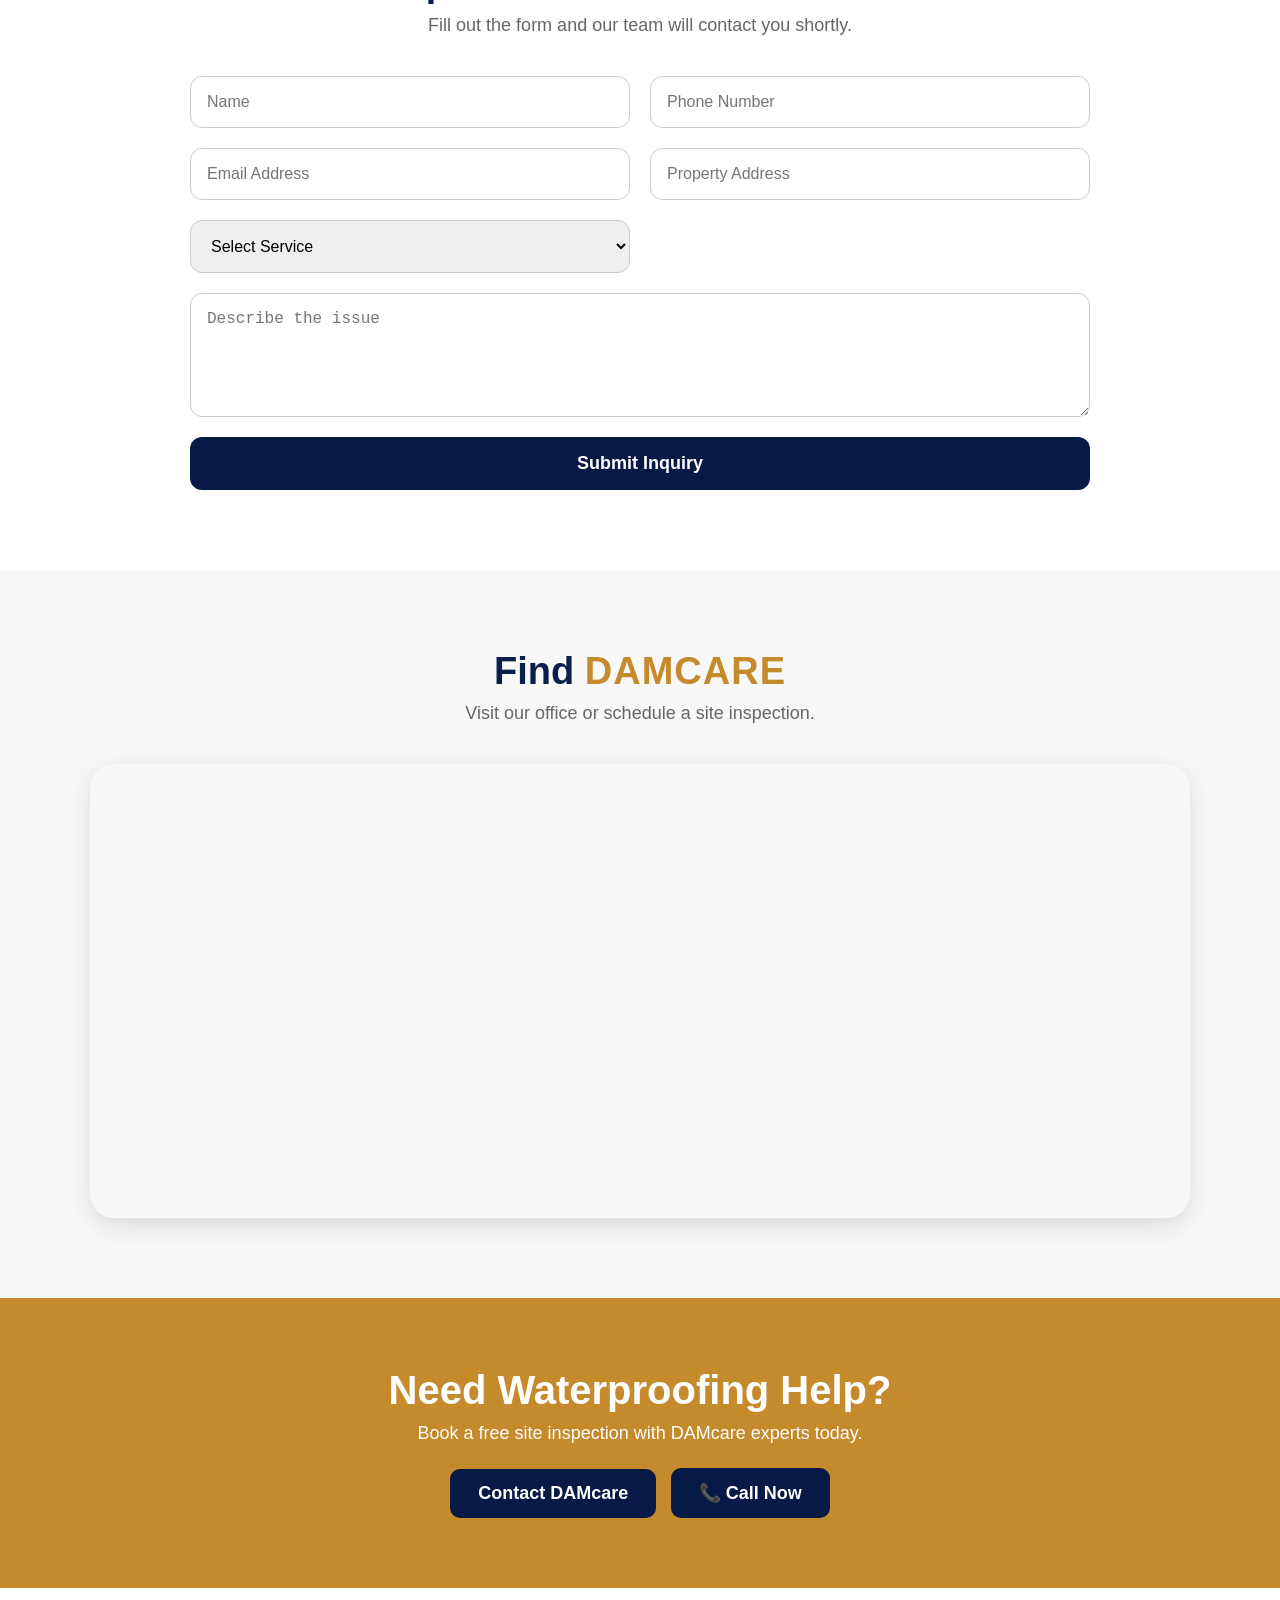
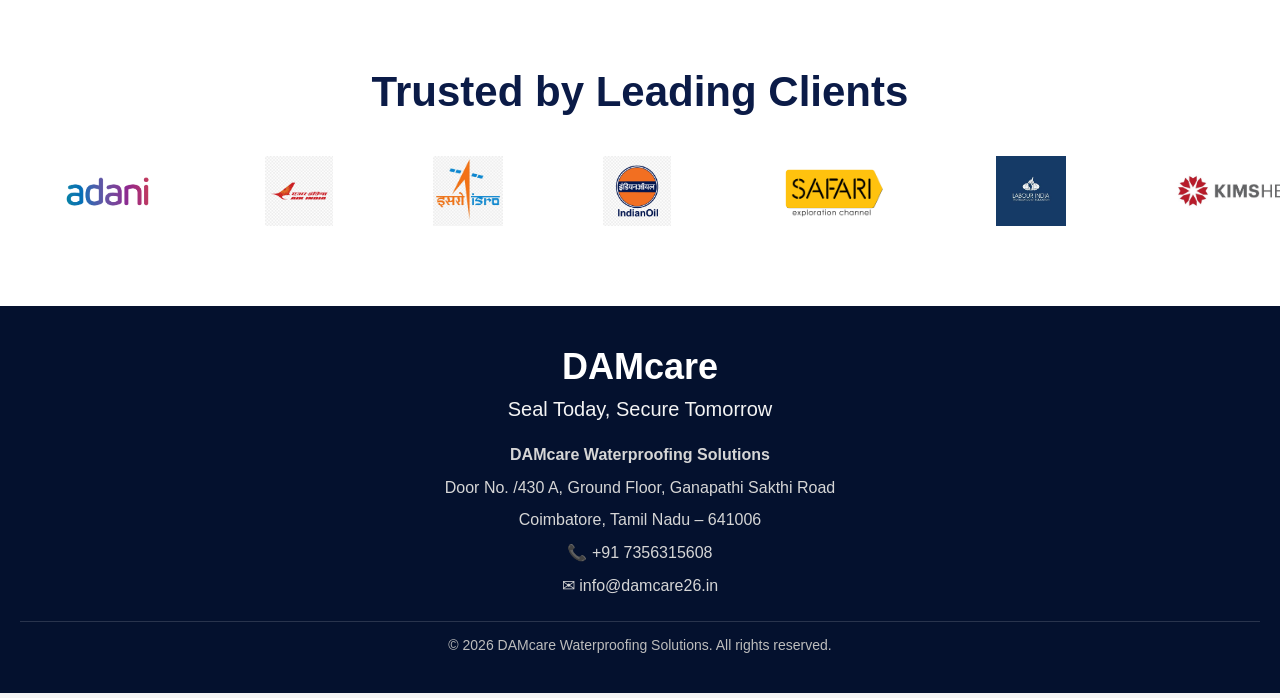
==== commit dcf62441: "Add files via upload updated mobile navigation" ====
--- a/index.html
+++ b/index.html
@@ -16,36 +16,33 @@
 </head>
 <body>
 
-  <!-- Top Bar -->
-  <div class="topbar">
-    <div>📞 +91 7356315608</div>
-    <div>✉ damcare26@gmail.com</div>
-    <div>🏆 25+ Years of Excellence</div>
-  </div>
-
-<header>
-    <nav class="navbar">
+  <header class="navbar">
 
         <a href="index.html" class="logo">
             <img src="images/logo.png" alt="DAMCARE Logo">
             <h1><span class="dam">DAM</span><span class="care">care</span></h1>
         </a>
 
-        <ul class="nav-links">
-            <li><a href="index.html" class="active">Home</a></li>
-            <li><a href="about.html">About</a></li>
-            <li><a href="products.html">Products</a></li>
-            <li><a href="gallery.html">Gallery</a></li>
-            <li><a href="#contact">Contact</a></li>
-            <li><a href="#clients">Clients</a></li>
-        </ul>
-
         <a href="#contact" class="quote-btn">
             Book Inspection
         </a>
-
-    </nav>
-</header>
+       
+        <div class="menu-toggle" id="menu-toggle">
+          ☰
+        </div>
+        <nav class="nav-links" id="mobile-menu">
+            <a href="index.html" class="active">Home</a>
+            <a href="about.html">About</a>
+            <a href="products.html">Products</a>
+            <a href="gallery.html">Gallery</a>
+            <a href="#contact">Contact</a>
+            <a href="#clients">Clients</a>
+        </nav>
+
+
+        
+
+  </header>
 
   <!-- Hero Section -->
   <section class="hero">
@@ -745,5 +742,13 @@
     observer.observe(card);
 });
 </script>
+<script>
+const toggle = document.getElementById("menu-toggle");
+const menu = document.getElementById("mobile-menu");
+
+toggle.addEventListener("click", function() {
+    menu.classList.toggle("active");
+});
+</script>
 </body>
 </html>
--- a/css/style.css
+++ b/css/style.css
@@ -0,0 +1,1364 @@
+html{
+  scroll-behavior: smooth;
+}
+
+*{
+  margin:0;
+  padding:0;
+  box-sizing:border-box;
+}
+
+body{
+  font-family:Arial, Helvetica, sans-serif;
+  background:#f4f4f4;
+  color:#222;
+}
+
+/* Top Bar */
+.topbar{
+  background:#2b6cb0;
+  color:#fff;
+  display:flex;
+  justify-content:space-around;
+  padding:16px;
+  font-size:14px;
+}
+
+/* Header */
+/* Navigation */
+
+header{
+    position:fixed;
+    width:100%;
+    top:0;
+    z-index:999;
+    background:white;
+    box-shadow:0 10px 30px rgba(0,0,0,.08);
+}
+
+.navbar{
+    width:90%;
+    max-width:1300px;
+    margin:auto;
+    height:90px;
+    display:flex;
+    align-items:center;
+    justify-content:space-between;
+}
+
+.logo{
+    display:flex;
+    align-items:center;
+    text-decoration:none;
+    gap:12px;
+}
+
+.logo img{
+    width: 100px;;
+    height: 80px;
+    size: 100px;
+}
+
+.logo h1{
+    margin: 0;
+    font-size: 34px;
+    font-weight: 700;
+}
+
+.logo .dam{
+    color: #0a2967;
+}
+
+.logo .care{
+    color: #c89b2d;
+}
+
+.nav-links{
+    display:flex;
+    gap:40px;
+    list-style:none;
+}
+
+.nav-links a{
+    text-decoration:none;
+    color:#333;
+    font-weight:600;
+    transition:.3s;
+    position:relative;
+}
+
+.nav-links a:hover,
+.nav-links .active{
+    color:#0B2E6B;
+}
+
+.nav-links a::after{
+    content:"";
+    position:absolute;
+    left:0;
+    bottom:-8px;
+    width:0%;
+    height:3px;
+    background:#D4A017;
+    transition:.3s;
+}
+
+.nav-links a:hover::after{
+    width:100%;
+}
+
+.quote-btn{
+    background:#D4A017;
+    color:white;
+    text-decoration:none;
+    padding:15px 30px;
+    border-radius:50px;
+    font-weight:600;
+    transition:.3s;
+}
+
+.quote-btn:hover{
+    background:#0B2E6B;
+}
+
+/* Hero */
+.hero{
+    min-height:100vh;
+    background:
+        linear-gradient(rgb(10, 35, 90), rgb(11, 34, 82)),
+        url("images/waterproofing-worker.jpg");
+    background-size:cover;
+    background-position:center;
+    background-repeat:no-repeat;
+
+    display:flex;
+    align-items:center;
+    justify-content:center;
+    padding:80px 8%;
+    margin-bottom: 60px;
+}
+
+.hero-content{
+
+    flex:1;
+
+}
+
+.hero-image{
+
+    flex:1;
+
+    text-align:right;
+
+}
+
+.hero-image img{
+
+    width:90%;
+
+    border-radius:25px;
+
+}
+
+.hero-tag{
+
+    background:goldenrod;
+
+    color:#fff;
+
+    padding:12px 25px;
+
+    border-radius:30px;
+
+    display:inline-block;
+
+    margin-bottom:25px;
+
+    font-weight:600;
+
+}
+
+.hero h1{
+
+    font-size:62px;
+    
+    margin-left: 20px;
+
+    line-height:1.2;
+
+    color:#fff;
+
+}
+
+.hero p{
+
+    margin:30px 20px;
+
+    font-size:20px;
+
+    color:#fff;
+
+}
+
+.hero-buttons{
+
+    display:flex;
+    margin-left: 20px;
+    gap:20px;
+
+}
+
+.primary-btn{
+    
+    border:2px solid goldenrod;
+
+    padding:16px 35px;
+    
+    color:goldenrod;
+
+    border-radius:50px;
+
+    text-decoration:none;
+
+}
+
+.secondary-btn{
+
+    border:2px solid goldenrod;
+
+    color:goldenrod;
+
+    padding:16px 35px;
+
+    border-radius:50px;
+
+    text-decoration:none;
+
+}
+
+.hero{
+    position:relative;
+    overflow:hidden;
+}
+
+.hero::before{
+
+    content:"";
+
+    position:absolute;
+
+    width:700px;
+
+    height:700px;
+
+    background:radial-gradient(circle,#d4a01722,transparent);
+
+    top:-250px;
+
+    right:-150px;
+
+    z-index:-1;
+
+}
+
+.hero::after{
+
+    content:"";
+
+    position:absolute;
+
+    width:600px;
+
+    height:600px;
+
+    background:radial-gradient(circle,#0b2e6b15,transparent);
+
+    left:-200px;
+
+    bottom:-250px;
+
+    z-index:-1;
+
+}
+
+.hero-stats{
+
+    display:flex;
+
+    gap:50px;
+
+    margin-top:45px;
+
+    margin-left: 20px;
+    
+    margin-bottom: 45px;
+}
+
+.stat h2{
+
+    color:#0B2E6B;
+
+    font-size:42px;
+
+    font-weight:700;
+
+}
+
+.stat p{
+
+    color:#666;
+
+    margin-top:8px;
+
+    font-size:16px;
+
+}
+
+.hero-image img{
+
+    animation:float 5s ease-in-out infinite;
+
+    box-shadow:0 25px 60px rgba(0,0,0,.18);
+
+}
+
+@keyframes float{
+
+    0%{
+        transform:translateY(0);
+    }
+
+    50%{
+        transform:translateY(-18px);
+    }
+
+    100%{
+        transform:translateY(0);
+    }
+
+}
+.primary-btn,
+.secondary-btn{
+
+    transition:.35s;
+
+    font-weight:600;
+
+}
+
+.primary-btn:hover{
+
+    background:#0B2E6B;
+
+    transform:translateY(-4px);
+
+    box-shadow:0 15px 30px rgba(212,160,23,.35);
+
+}
+
+.secondary-btn:hover{
+
+    background:#0B2E6B;
+
+    color:#fff;
+
+    box-shadow:0 15px 30px rgba(212,160,23,.35);
+
+    transform:translateY(-4px);
+
+}
+
+.hero-content{
+
+    animation:fadeLeft 1s ease;
+
+}
+
+.hero-image{
+
+    animation:fadeRight 1s ease;
+
+}
+
+@keyframes fadeLeft{
+
+    from{
+        opacity:0;
+        transform:translateX(-50px);
+    }
+
+    to{
+        opacity:1;
+        transform:translateX(0);
+    }
+
+}
+
+@keyframes fadeRight{
+
+    from{
+        opacity:0;
+        transform:translateX(50px);
+    }
+
+    to{
+        opacity:1;
+        transform:translateX(0);
+    }
+
+}
+
+/* WHY CHOOSE */
+
+.why-choose{
+    padding:100px 8%;
+    background:#071A45;
+}
+
+.section-title{
+    text-align:center;
+    margin-bottom:60px;
+}
+
+.section-title span{
+    color:#D4A017;
+    font-weight:600;
+    letter-spacing:1px;
+    text-transform:uppercase;
+}
+
+.section-title h1{
+    font-size:42px;
+    color:#fff;
+    margin:15px 0;
+}
+
+.section-title p{
+    max-width:700px;
+    margin:auto;
+    color:#efb010;
+    font-size:18px;
+}
+
+.choose-grid{
+    display:grid;
+    grid-template-columns:repeat(auto-fit,minmax(280px,1fr));
+    gap:30px;
+}
+
+.choose-card{
+    background:#fff;
+    padding:35px;
+    border-radius:20px;
+    text-align:center;
+    box-shadow:0 10px 30px rgba(0,0,0,.08);
+    transition:.3s;
+}
+
+.choose-card:hover{
+    transform:translateY(-10px);
+    box-shadow:0 18px 40px rgba(0,0,0,.15);
+}
+
+.choose-card i{
+    width:80px;
+    height:80px;
+    line-height:80px;
+    border-radius:50%;
+    background:#0B2F78;
+    color:#fff;
+    font-size:32px;
+    margin-bottom:25px;
+}
+
+.choose-card:hover i{
+    background:#D4A017;
+}
+
+.choose-card h3{
+    color:#0B2F78;
+    margin-bottom:15px;
+}
+
+.choose-card p{
+    color:#666;
+    line-height:1.7;
+}
+
+/* Professional Trust Bar */
+.trust-bar{
+  background:#ffffff;
+  max-width:1150px;
+  margin:-35px auto 50px;
+  padding:18px 24px;
+  border-radius:18px;
+  box-shadow:0 8px 24px rgba(0,0,0,0.08);
+
+  display:grid;
+  grid-template-columns:repeat(4,1fr);
+  gap:12px;
+  align-items:center;
+}
+
+.trust-bar div{
+  display:flex;
+  align-items:center;
+  justify-content:center;
+  gap:10px;
+
+  color:#071a45;
+  font-weight:700;
+  font-size:16px;
+  text-align:center;
+  padding:10px 6px;
+
+  border-right:1px solid #e6e6e6;
+}
+
+.trust-bar div:last-child{
+  border-right:none;
+}
+
+.trust-bar .icon{
+  width:34px;
+  height:34px;
+  border-radius:50%;
+  background:#c58a2b;
+  color:#fff;
+  display:flex;
+  align-items:center;
+  justify-content:center;
+  font-size:16px;
+  flex-shrink:0;
+}
+
+/* Tablet */
+@media(max-width:992px){
+  .trust-bar{
+    grid-template-columns:repeat(2,1fr);
+    gap:14px;
+    margin:20px;
+    padding:18px;
+  }
+
+  .trust-bar div{
+    border-right:none;
+    border-bottom:1px solid #e6e6e6;
+    justify-content:flex-start;
+    text-align:left;
+  }
+
+  .trust-bar div:nth-last-child(-n+2){
+    border-bottom:none;
+  }
+}
+
+/* Mobile */
+@media(max-width:576px){
+  .trust-bar{
+    grid-template-columns:1fr;
+  }
+
+  .trust-bar div{
+    border-bottom:1px solid #e6e6e6;
+  }
+
+  .trust-bar div:last-child{
+    border-bottom:none;
+  }
+}
+
+/* Sections */
+.services,
+.products{
+  padding:80px 60px;
+}
+
+.section-title{
+  text-align:center;
+  margin-bottom:40px;
+}
+
+.section-title h2{
+  font-size:38px;
+  color:#0b1f4d;
+}
+
+.section-title h2 span{
+  color:#c58a2b;
+}
+
+.section-title p{
+  margin-top:10px;
+  color:#666;
+  font-size:18px;
+}
+
+/* Service Box */
+.service-box{
+  background:#fff;
+  border-radius:28px;
+  display:grid;
+  grid-template-columns:1fr 1.2fr 1fr;
+  gap:24px;
+  padding:28px;
+  box-shadow:0 10px 30px rgba(0,0,0,0.08);
+}
+
+.service-left img{
+  width:100%;
+  border-radius:22px;
+  height:100%;
+  object-fit:cover;
+}
+
+.service-center{
+  background:#2b6cb0;
+  color:#fff;
+  border-radius:24px;
+  padding:30px;
+  position:relative;
+}
+
+.badge{
+  position:absolute;
+  top:-18px;
+  right:20px;
+  background:#c58a2b;
+  color:#fff;
+  padding:12px 18px;
+  border-radius:50px;
+  font-weight:bold;
+}
+
+.service-center h3{
+  font-size:28px;
+  margin-bottom:20px;
+}
+
+.service-center ul{
+  margin-left:20px;
+  line-height:2;
+  margin-bottom:24px;
+}
+
+.service-center .button{
+  padding:12px 20px;
+  border:none;
+  background:#c58a2b;
+  color:#fff;
+  border-radius:10px;
+  font-weight:bold;
+  cursor:pointer;
+}
+
+.grid{
+  display:grid;
+  grid-template-columns:1fr 1fr;
+  gap:16px;
+}
+
+.grid img{
+  width:100%;
+  height:160px;
+  object-fit:cover;
+  border-radius:18px;
+}
+
+/* Products */
+.products{
+  background:#fff;
+  color:#071a45;
+}
+
+.productSwiper{
+    width:90%;
+    padding:40px 0 60px;
+}
+
+.product-card{
+    background:#071a45;
+    color:#fff;
+    border-radius:20px;
+    padding:30px;
+    text-align:center;
+    box-shadow:0 10px 30px rgba(0,0,0,.15);
+}
+
+
+.product-card img{
+    width:180px;
+    height:180px;
+    object-fit:contain;
+    margin:auto;
+}
+
+.product-card h3{
+    margin-top:20px;
+    color:#d4a017;
+}
+
+.product-card p{
+    color:#f5f5f5;
+    letter-spacing:1px;
+    width: 600px;
+    margin: 20px auto;
+    font-size: 16px;
+    line-height:1.7;
+}
+
+.product-card .btn{
+    display:inline-block;
+    margin-top:20px;
+    background:#d8a10d;
+    color:#241392;
+    padding:12px 28px;
+    border-radius:8px;
+    text-decoration:none;
+}
+/* Testimonials */
+
+.testimonials{
+    background:#f8f9fc;
+    padding:80px 8%;
+}
+
+.testimonial-container{
+    display:grid;
+    grid-template-columns:repeat(auto-fit,minmax(300px,1fr));
+    gap:30px;
+    margin-top:40px;
+}
+
+.testimonial-card{
+    background:#fff;
+    padding:30px;
+    border-radius:18px;
+    box-shadow:0 10px 25px rgba(0,0,0,0.08);
+    transition:0.3s ease;
+}
+
+.testimonial-card:hover{
+    transform:translateY(-8px);
+}
+
+.stars{
+    color:#f4b400;
+    font-size:22px;
+    margin-bottom:15px;
+}
+
+.testimonial-card p{
+    color:#555;
+    line-height:1.7;
+    margin-bottom:20px;
+}
+
+.testimonial-card h4{
+    color:#0B2F78;
+    margin-bottom:5px;
+}
+
+.testimonial-card span{
+    color:#888;
+    font-size:14px;
+}
+
+
+/* Contact Form */
+.contact-section{
+  padding:80px 60px;
+  background:#fff;
+}/* FAQ */
+
+.faq{
+    padding:80px 8%;
+    background:#ffffff;
+}
+
+.faq-container{
+    max-width:900px;
+    margin:40px auto 0;
+}
+
+.faq-item{
+    margin-bottom:15px;
+    border:1px solid #ddd;
+    border-radius:10px;
+    overflow:hidden;
+    background:#fff;
+}
+
+.faq-question{
+    width:100%;
+    padding:20px;
+    background:#0B2F78;
+    color:#fff;
+    border:none;
+    cursor:pointer;
+    font-size:18px;
+    font-weight:600;
+    display:flex;
+    justify-content:space-between;
+    align-items:center;
+}
+
+.faq-question span{
+    font-size:24px;
+}
+
+.faq-answer{
+    display:none;
+    padding:20px;
+    background:#f8f9fc;
+    color:#555;
+    line-height:1.7;
+}
+
+.contact-form{
+  max-width:900px;
+  margin:auto;
+  display:grid;
+  grid-template-columns:1fr 1fr;
+  gap:20px;
+}
+
+.contact-form input,
+.contact-form select,
+.contact-form textarea{
+  padding:16px;
+  border:1px solid #ccc;
+  border-radius:12px;
+  font-size:16px;
+}
+
+.contact-form textarea{
+  grid-column:1/3;
+  resize:vertical;
+}
+
+.contact-form button{
+  grid-column:1/3;
+  padding:16px;
+  background:#071a45;
+  color:#fff;
+  border:none;
+  border-radius:12px;
+  font-size:18px;
+  font-weight:bold;
+  cursor:pointer;
+}
+
+.contact-form button:hover{
+  background:#c58a2b;
+}
+
+@media(max-width:768px){
+  .contact-form{
+    grid-template-columns:1fr;
+  }
+
+  .contact-form textarea,
+  .contact-form button{
+    grid-column:1;
+  }
+}
+
+/* Map Section */
+.map-section{
+  padding:80px 60px;
+  background:#f8f8f8;
+}
+
+.map-container{
+  max-width:1100px;
+  margin:auto;
+  border-radius:24px;
+  overflow:hidden;
+  box-shadow:0 8px 25px rgba(0,0,0,0.12);
+}
+
+/* CTA */
+.cta{
+  background:#c58a2b;
+  color:#fff;
+  text-align:center;
+  padding:70px 20px;
+}
+
+.cta h2{
+  font-size:40px;
+  margin-bottom:10px;
+}
+
+.cta p{
+  font-size:18px;
+  margin-bottom:24px;
+}
+
+.cta-btn{
+    display:inline-block;
+    background:#071a45;
+    color:#fff;
+    padding:14px 28px;
+    border-radius:10px;
+    font-weight:bold;
+    text-decoration:none;
+    font-size:18px;
+    transition:0.3s;
+}
+
+.cta-btn:hover{
+    background:#0b2a6f;
+    transform:translateY(-2px);
+}
+
+.clients{
+    padding:80px 0;
+    background:#fff;
+    text-align:center;
+}
+
+.clients h2{
+    font-size:42px;
+    margin-bottom:40px;
+    color:#0b1b47;
+}
+
+.logo-slider{
+    overflow:hidden;
+    position:relative;
+    width:100%;
+}
+
+.logo-track{
+    display:flex;
+    width:max-content;
+    animation:scroll 30s linear infinite;
+}
+
+.logo-track img{
+    height:70px;
+    margin:0 50px;
+    transition:.3s;
+}
+
+.logo-track img:hover{
+    transform:scale(1.15);
+}
+
+@keyframes scroll{
+    from{
+        transform:translateX(0);
+    }
+    to{
+        transform:translateX(-50%);
+    }
+}
+
+/* Footer */
+footer{
+  background:#04112e;
+  color:#fff;
+  text-align:center;
+  padding:40px 20px;
+}
+
+.footer-logo{
+  font-size:36px;
+  font-weight:bold;
+  margin-bottom:10px;
+}
+
+/* Mobile Responsive */
+@media (max-width: 768px) {
+
+    nav {
+        flex-direction: column;
+        align-items: center;
+    }
+
+    nav ul {
+        display: flex;
+        flex-wrap: wrap;
+        justify-content: center;
+        gap: 15px;
+        padding: 10px;
+    }
+
+    nav ul li {
+        margin: 0;
+    }
+
+    .hero {
+        padding: 30px 20px;
+        text-align: center;
+    }
+
+    .hero h1 {
+        font-size: 2rem;
+        line-height: 1.2;
+    }
+
+    .hero p {
+        font-size: 1rem;
+    }
+
+    .btn {
+        display: block;
+        width: 90%;
+        margin: 10px auto;
+    }
+
+    img {
+        max-width: 100%;
+        height: auto;
+    }
+}
+
+.footer-tagline{
+  font-size:20px;
+  margin-bottom:20px;
+  color:#f4f4f4;
+}
+
+.footer-address{
+  line-height:1.8;
+  margin-bottom:20px;
+  color:#d6d6d6;
+}
+
+.footer-address p{
+  margin:4px 0;
+}
+
+.copyright{
+  border-top:1px solid rgba(255,255,255,0.15);
+  padding-top:15px;
+  font-size:14px;
+  color:#bdbdbd;
+}
+
+/* Responsive */
+@media (max-width: 992px){
+
+  .hero{
+    flex-direction:column;
+  }
+
+  .hero-text{
+    padding:40px 24px;
+  }
+
+  .hero h1{
+    font-size:40px;
+  }
+
+  .hero-image{
+    width:100%;
+    border-radius:0;
+    height:320px;
+  }
+
+  .service-box{
+    grid-template-columns:1fr;
+  }
+
+  .product-cards{
+    grid-template-columns:1fr;
+  }
+
+  .header{
+    padding:16px 20px;
+    flex-direction:column;
+    gap:14px;
+  }
+
+  nav{
+    display:flex;
+    flex-wrap:wrap;
+    justify-content:center;
+  }
+}
+
+
+/* Hero animation */
+.hero-text{
+  animation: slideLeft 1s ease;
+}
+
+.hero-image{
+  animation: slideRight 1s ease;
+}
+
+@keyframes slideLeft{
+  from{
+    opacity:0;
+    transform:translateX(-60px);
+  }
+  to{
+    opacity:1;
+    transform:translateX(0);
+  }
+}
+
+@keyframes slideRight{
+  from{
+    opacity:0;
+    transform:translateX(60px);
+  }
+  to{
+    opacity:1;
+    transform:translateX(0);
+  }
+}
+
+/* WhatsApp Button */
+.whatsapp{
+  position:fixed;
+  bottom:20px;
+  right:20px;
+  width:60px;
+  height:60px;
+  background:#25D366;
+  color:#fff;
+  border-radius:50%;
+  display:flex;
+  align-items:center;
+  justify-content:center;
+  font-size:28px;
+  text-decoration:none;
+  box-shadow:0 6px 15px rgba(0,0,0,0.3);
+  z-index:2000;
+  transition:0.3s;
+}
+
+.whatsapp:hover{
+  transform:scale(1.1);
+}
+
+/* About Section */
+.about{
+  display:grid;
+  grid-template-columns:1fr 1fr;
+  gap:50px;
+  align-items:center;
+  padding:90px 60px;
+  background:#ffffff;
+}
+
+.about-image img{
+  width:100%;
+  border-radius:30px;
+  box-shadow:0 12px 30px rgba(0,0,0,0.12);
+}
+
+.about-tag{
+  display:inline-block;
+  background:#c58a2b;
+  color:#fff;
+  padding:8px 18px;
+  border-radius:30px;
+  font-weight:bold;
+  margin-bottom:20px;
+}
+
+.about-content h2{
+  font-size:42px;
+  color:#071a45;
+  margin-bottom:20px;
+  line-height:1.2;
+}
+
+.about-content p{
+  color:#555;
+  line-height:1.8;
+  margin-bottom:18px;
+  font-size:17px;
+}
+
+.about-features{
+  margin:28px 0;
+}
+
+.feature{
+  display:flex;
+  gap:16px;
+  margin-bottom:20px;
+  align-items:flex-start;
+}
+
+.feature span{
+  width:34px;
+  height:34px;
+  background:#071a45;
+  color:#fff;
+  border-radius:50%;
+  display:flex;
+  align-items:center;
+  justify-content:center;
+  font-weight:bold;
+  flex-shrink:0;
+}
+
+.feature h4{
+  color:#071a45;
+  margin-bottom:4px;
+  font-size:18px;
+}
+
+.feature p{
+  margin:0;
+  font-size:15px;
+}
+
+.about-btn{
+  display:inline-block;
+  background:#071a45;
+  color:#fff;
+  padding:14px 26px;
+  border-radius:12px;
+  text-decoration:none;
+  font-weight:bold;
+  transition:0.3s;
+}
+
+.about-btn:hover{
+  background:#c58a2b;
+  transform:translateY(-2px);
+}
+
+/* Responsive */
+@media(max-width:900px){
+  .about{
+    grid-template-columns:1fr;
+    padding:70px 24px;
+  }
+
+  .about-content h2{
+    font-size:32px;
+  }
+}
+
+/* Videos Section */
+.videos{
+  padding:80px 60px;
+  background:#f8f8f8;
+}
+
+.video-grid{
+  display:grid;
+  grid-template-columns:repeat(3,1fr);
+  gap:24px;
+}
+
+.video-card{
+  background:#fff;
+  border-radius:22px;
+  overflow:hidden;
+  box-shadow:0 8px 24px rgba(0,0,0,0.08);
+  transition:0.3s;
+}
+
+.video-card:hover{
+  transform:translateY(-6px);
+}
+
+.video-card iframe{
+  width:100%;
+  height:220px;
+  display:block;
+}
+
+.video-card h3{
+  padding:18px;
+  color:#071a45;
+  font-size:20px;
+}
+
+/* Mobile */
+@media(max-width:992px){
+  .video-grid{
+    grid-template-columns:1fr;
+  }
+
+  .videos{
+    padding:60px 24px;
+  }
+
+  .video-card iframe{
+    height:240px;
+  }
+}
+
+/* ===== Products Section Animation ===== */
+
+/* Section title animation */
+.products .section-title{
+  opacity: 0;
+  transform: translateY(40px);
+  animation: fadeUp 1s ease forwards;
+}
+
+/* Product cards animation */
+.product-cards .card{
+  opacity: 0;
+  transform: translateY(60px);
+  transition: all 0.8s ease;
+}
+
+.product-cards .card.show{
+  opacity: 1;
+  transform: translateY(0);
+}
+
+/* Delay for each card */
+.product-cards .card:nth-child(1){
+  animation-delay: 0.2s;
+}
+
+.product-cards .card:nth-child(2){
+  animation-delay: 0.5s;
+}
+
+.product-cards .card:nth-child(3){
+  animation-delay: 0.8s;
+}
+
+/* Hover effect */
+.product-cards .card:hover{
+  transform: translateY(-12px) scale(1.03);
+  box-shadow: 0 16px 35px rgba(0,0,0,0.18);
+}
+
+/* Glow effect on headings */
+.product-cards .card h3{
+  transition: color 0.3s ease;
+}
+
+.product-cards .card:hover h3{
+  color: #c58a2b;
+}
+
+/* Keyframes */
+@keyframes fadeUp{
+  from{
+    opacity: 0;
+    transform: translateY(40px);
+  }
+  to{
+    opacity: 1;
+    transform: translateY(0);
+  }
+}
+
+@keyframes cardUp{
+  from{
+    opacity: 0;
+    transform: translateY(50px);
+  }
+  to{
+    opacity: 1;
+    transform: translateY(0);
+  }
+}
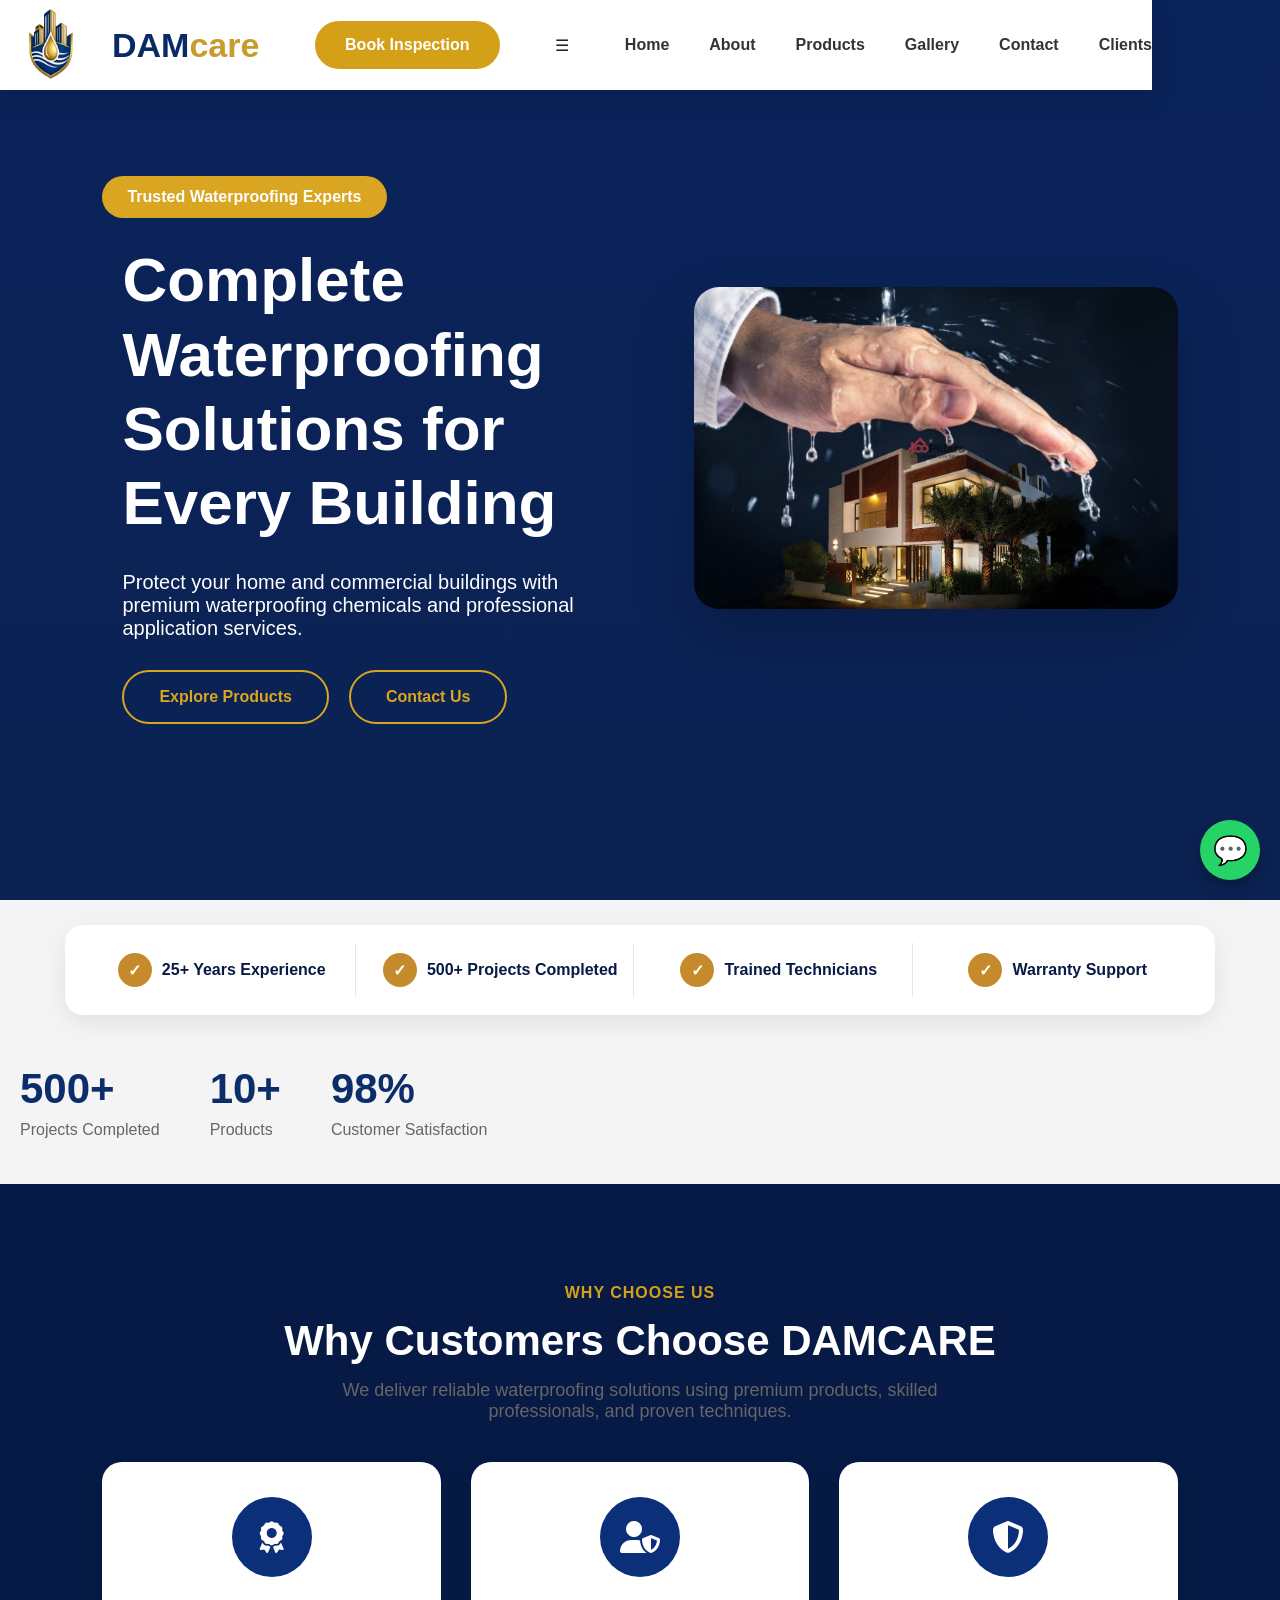
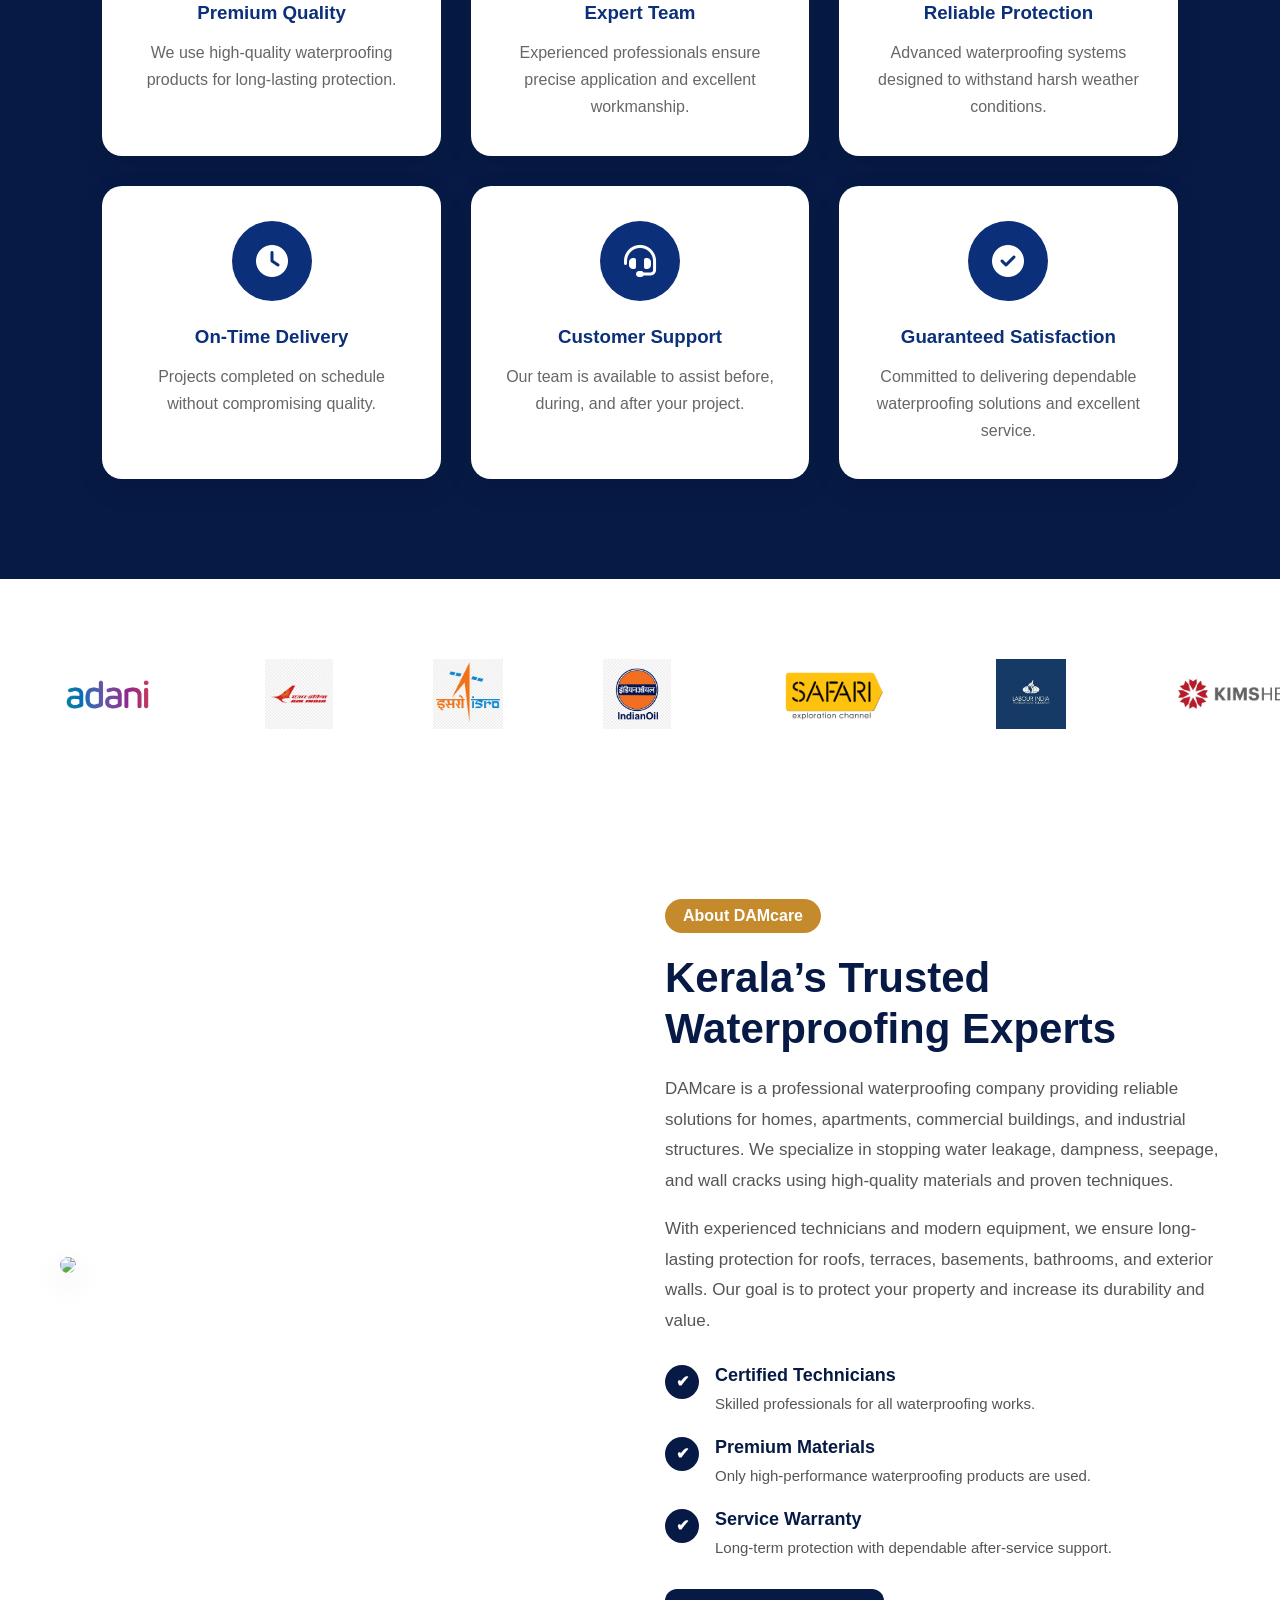
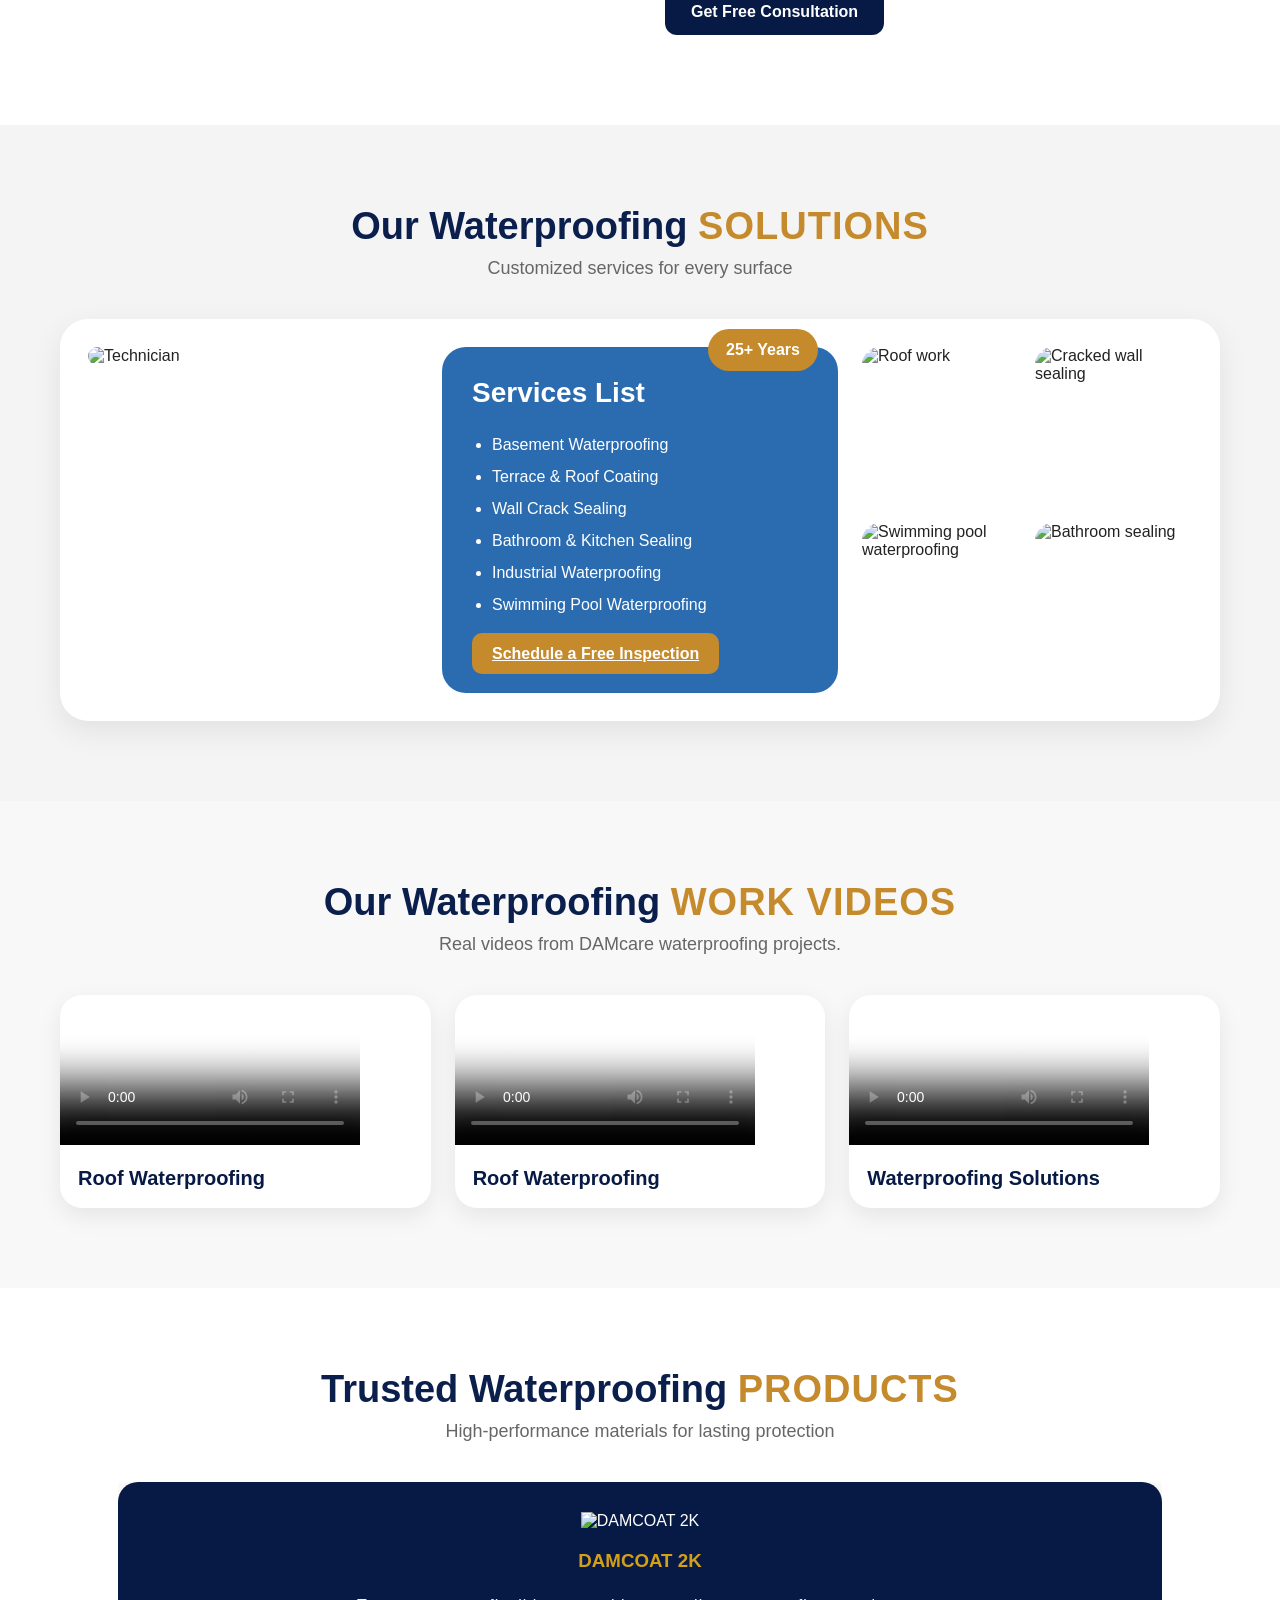
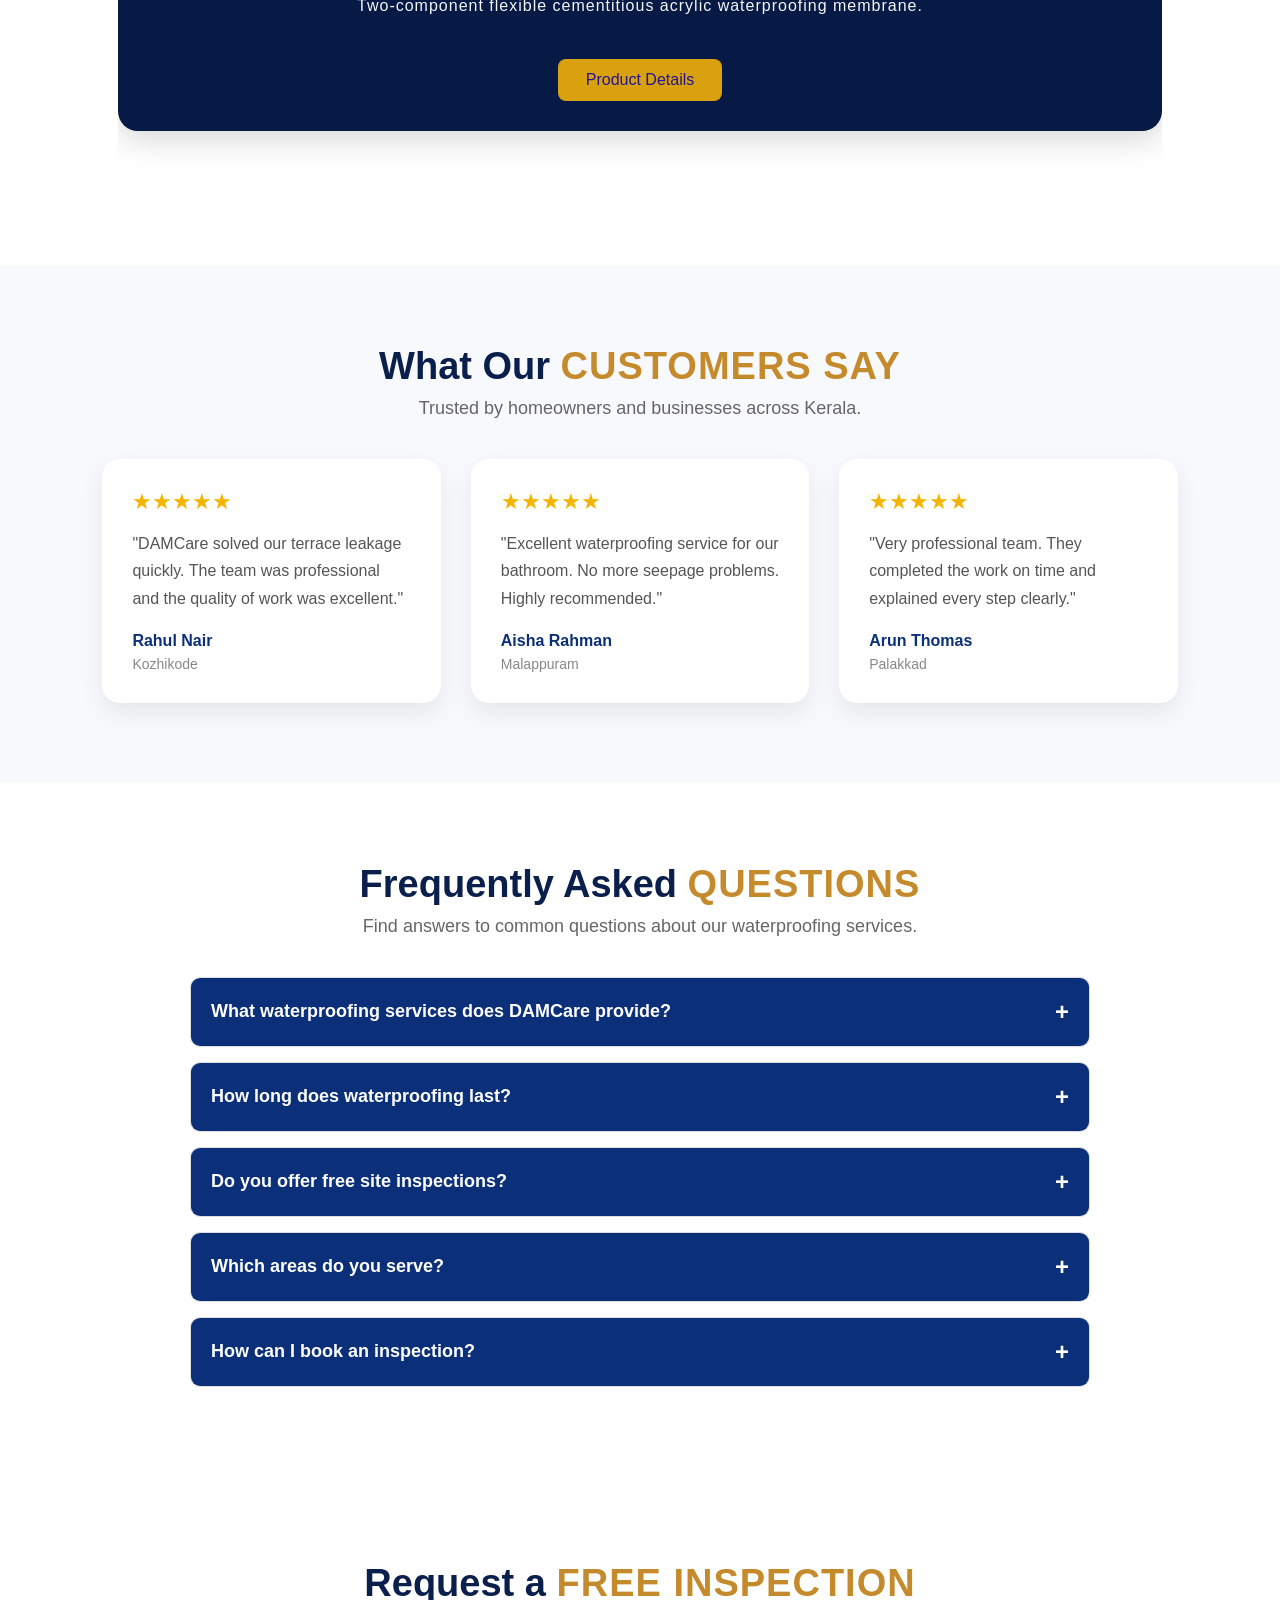
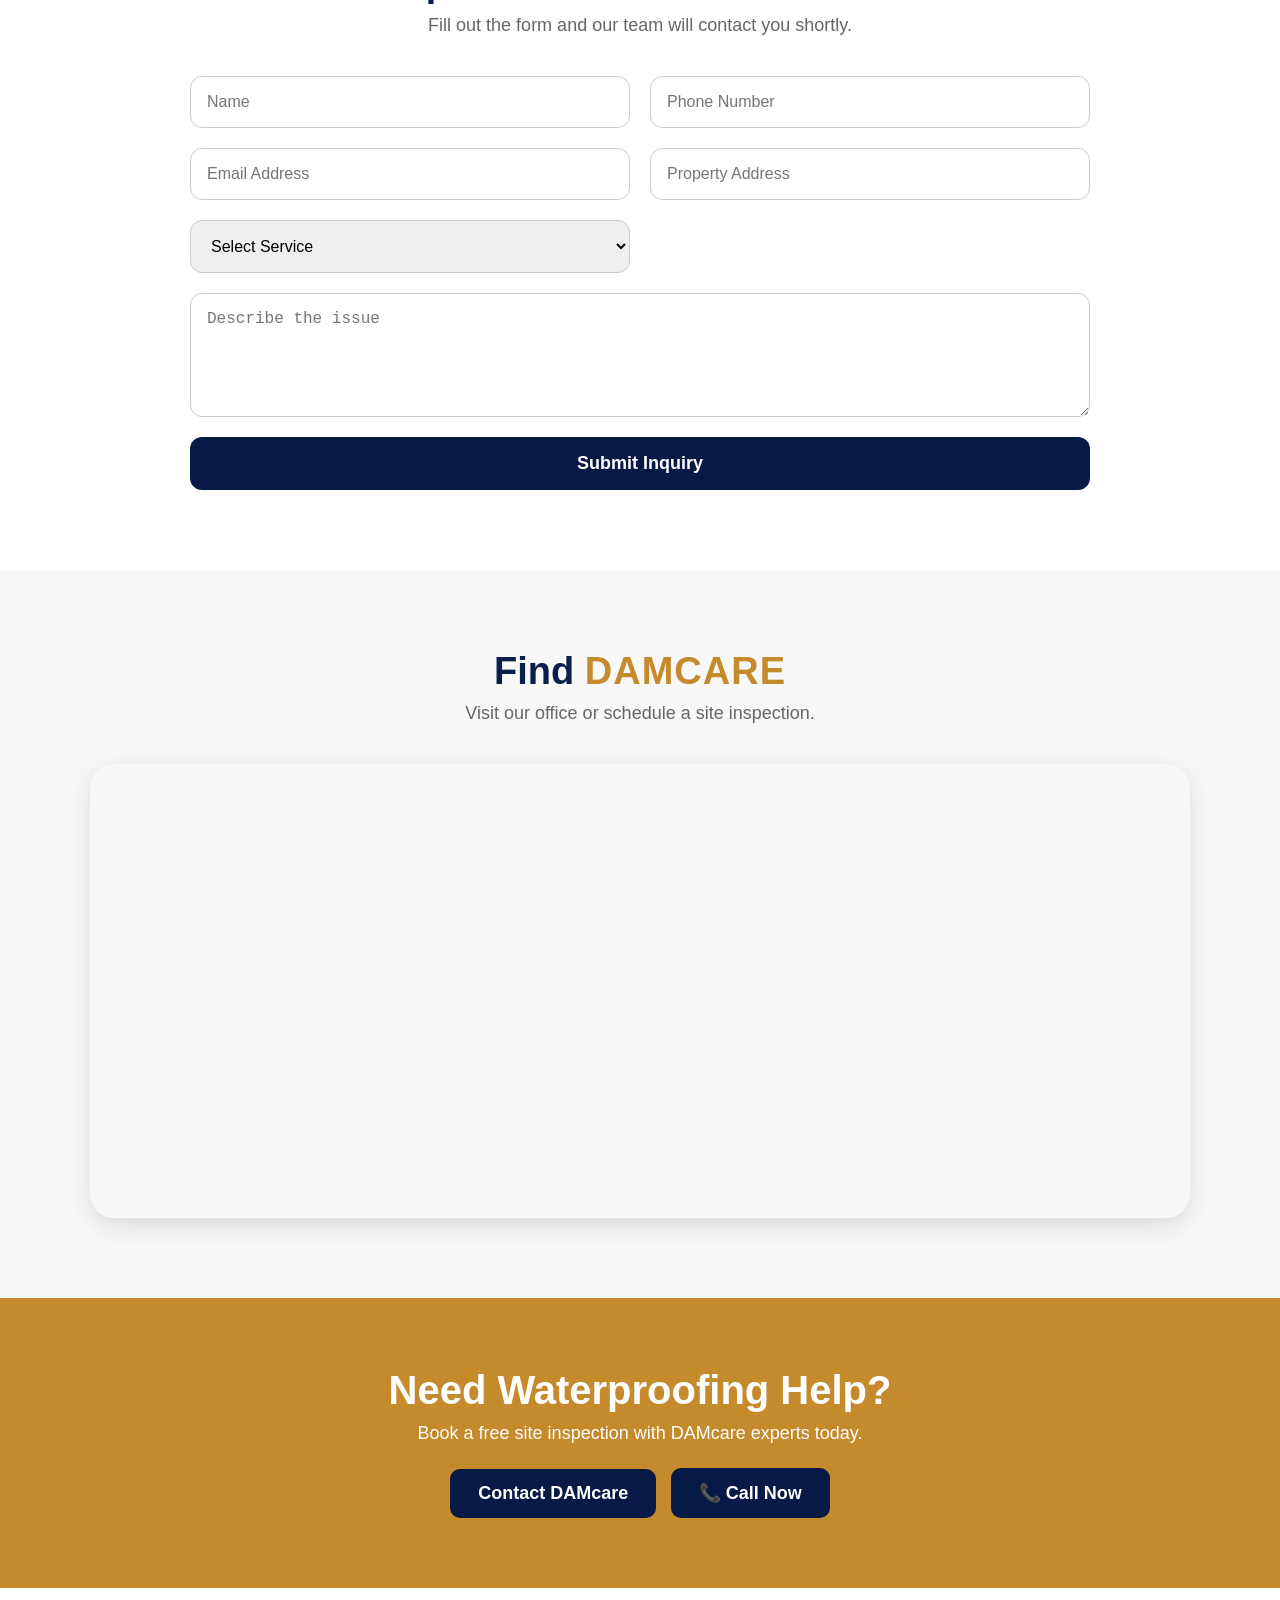
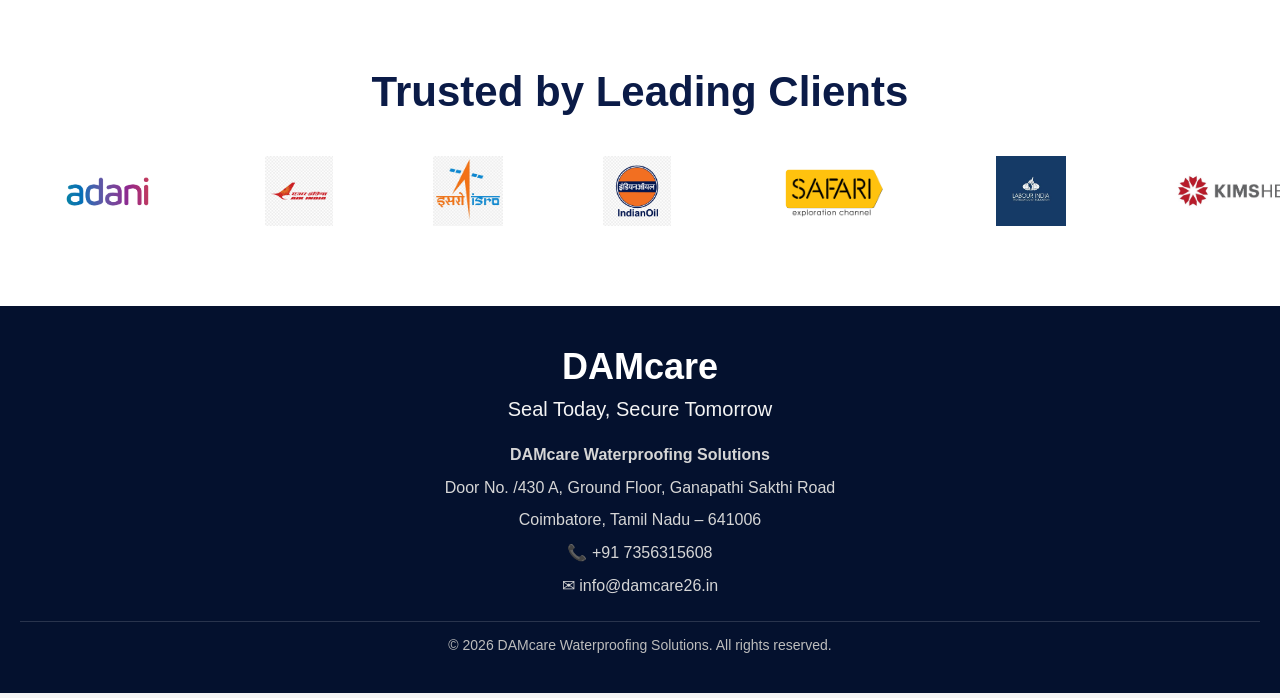
==== commit 1868e292: "Add files via upload update mobile navigation" ====
--- a/index.html
+++ b/index.html
@@ -18,29 +18,27 @@
 
   <header class="navbar">
 
-        <a href="index.html" class="logo">
-            <img src="images/logo.png" alt="DAMCARE Logo">
-            <h1><span class="dam">DAM</span><span class="care">care</span></h1>
-        </a>
-
-        <a href="#contact" class="quote-btn">
-            Book Inspection
-        </a>
-       
-        <div class="menu-toggle" id="menu-toggle">
-          ☰
-        </div>
-        <nav class="nav-links" id="mobile-menu">
-            <a href="index.html" class="active">Home</a>
-            <a href="about.html">About</a>
-            <a href="products.html">Products</a>
-            <a href="gallery.html">Gallery</a>
-            <a href="#contact">Contact</a>
-            <a href="#clients">Clients</a>
-        </nav>
-
-
-        
+    <a href="index.html" class="logo">
+        <img src="images/logo.png" alt="DAMCARE Logo">
+        <h1><span class="dam">DAM</span><span class="care">care</span></h1>
+    </a>
+
+    <a href="#contact" class="quote-btn">
+        Book Inspection
+    </a>
+
+    <div class="menu-toggle" id="menu-toggle">
+        ☰
+    </div>
+
+    <nav class="nav-links" id="mobile-menu">
+        <a href="index.html">Home</a>
+        <a href="about.html">About</a>
+        <a href="products.html">Products</a>
+        <a href="gallery.html">Gallery</a>
+        <a href="#contact">Contact</a>
+        <a href="#clients">Clients</a>
+    </nav>
 
   </header>
 
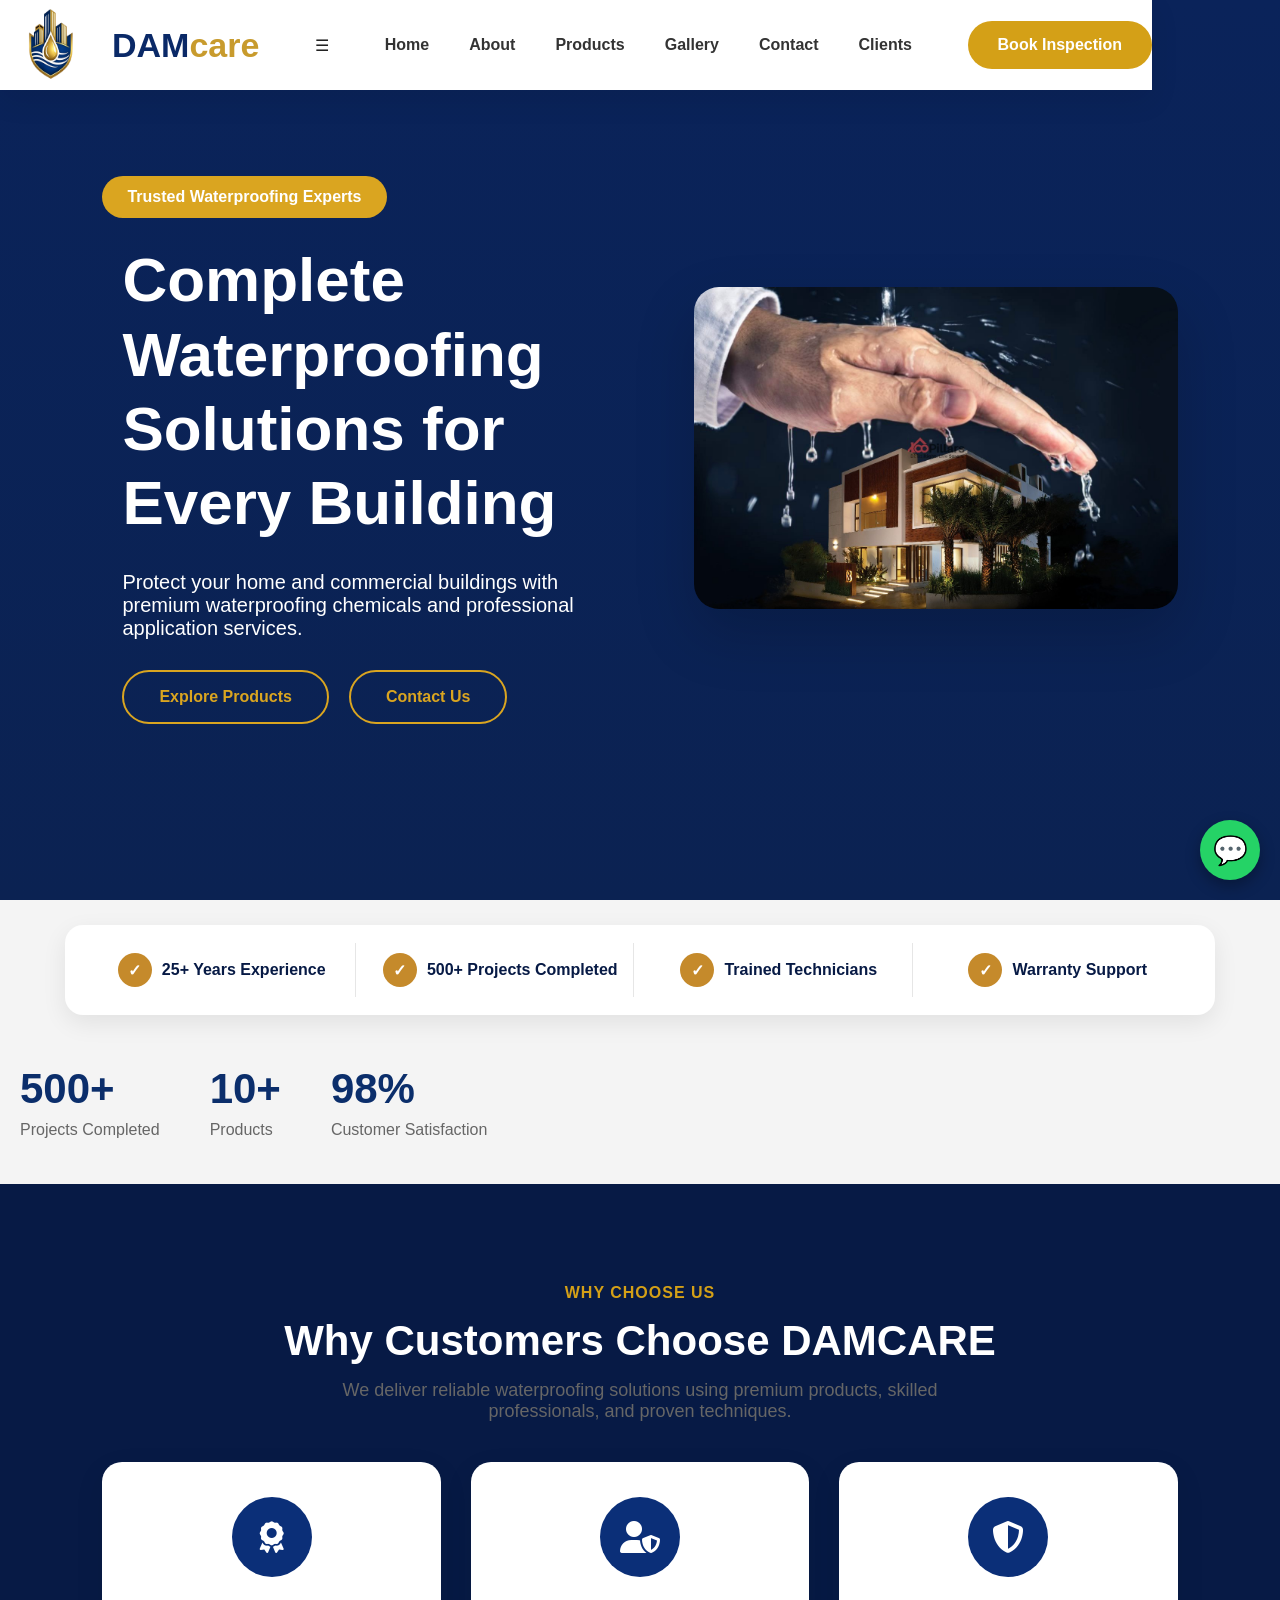
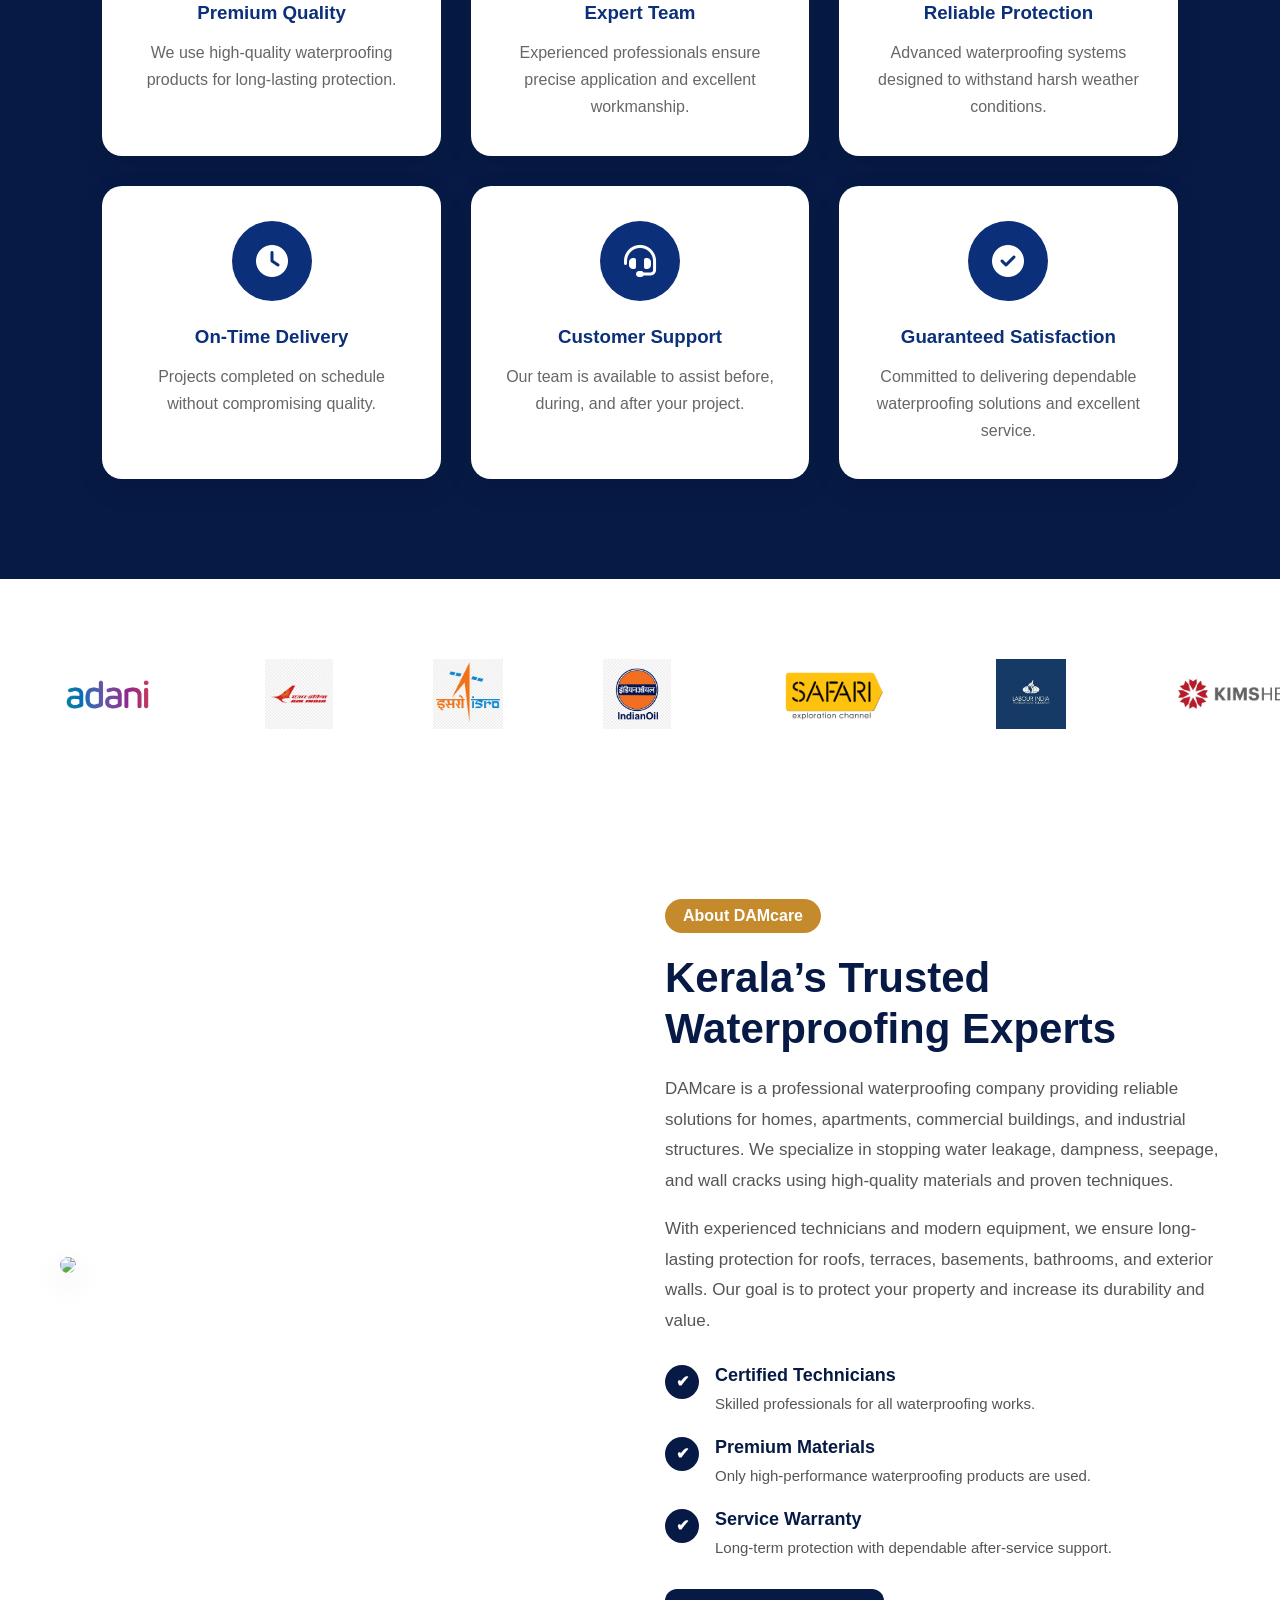
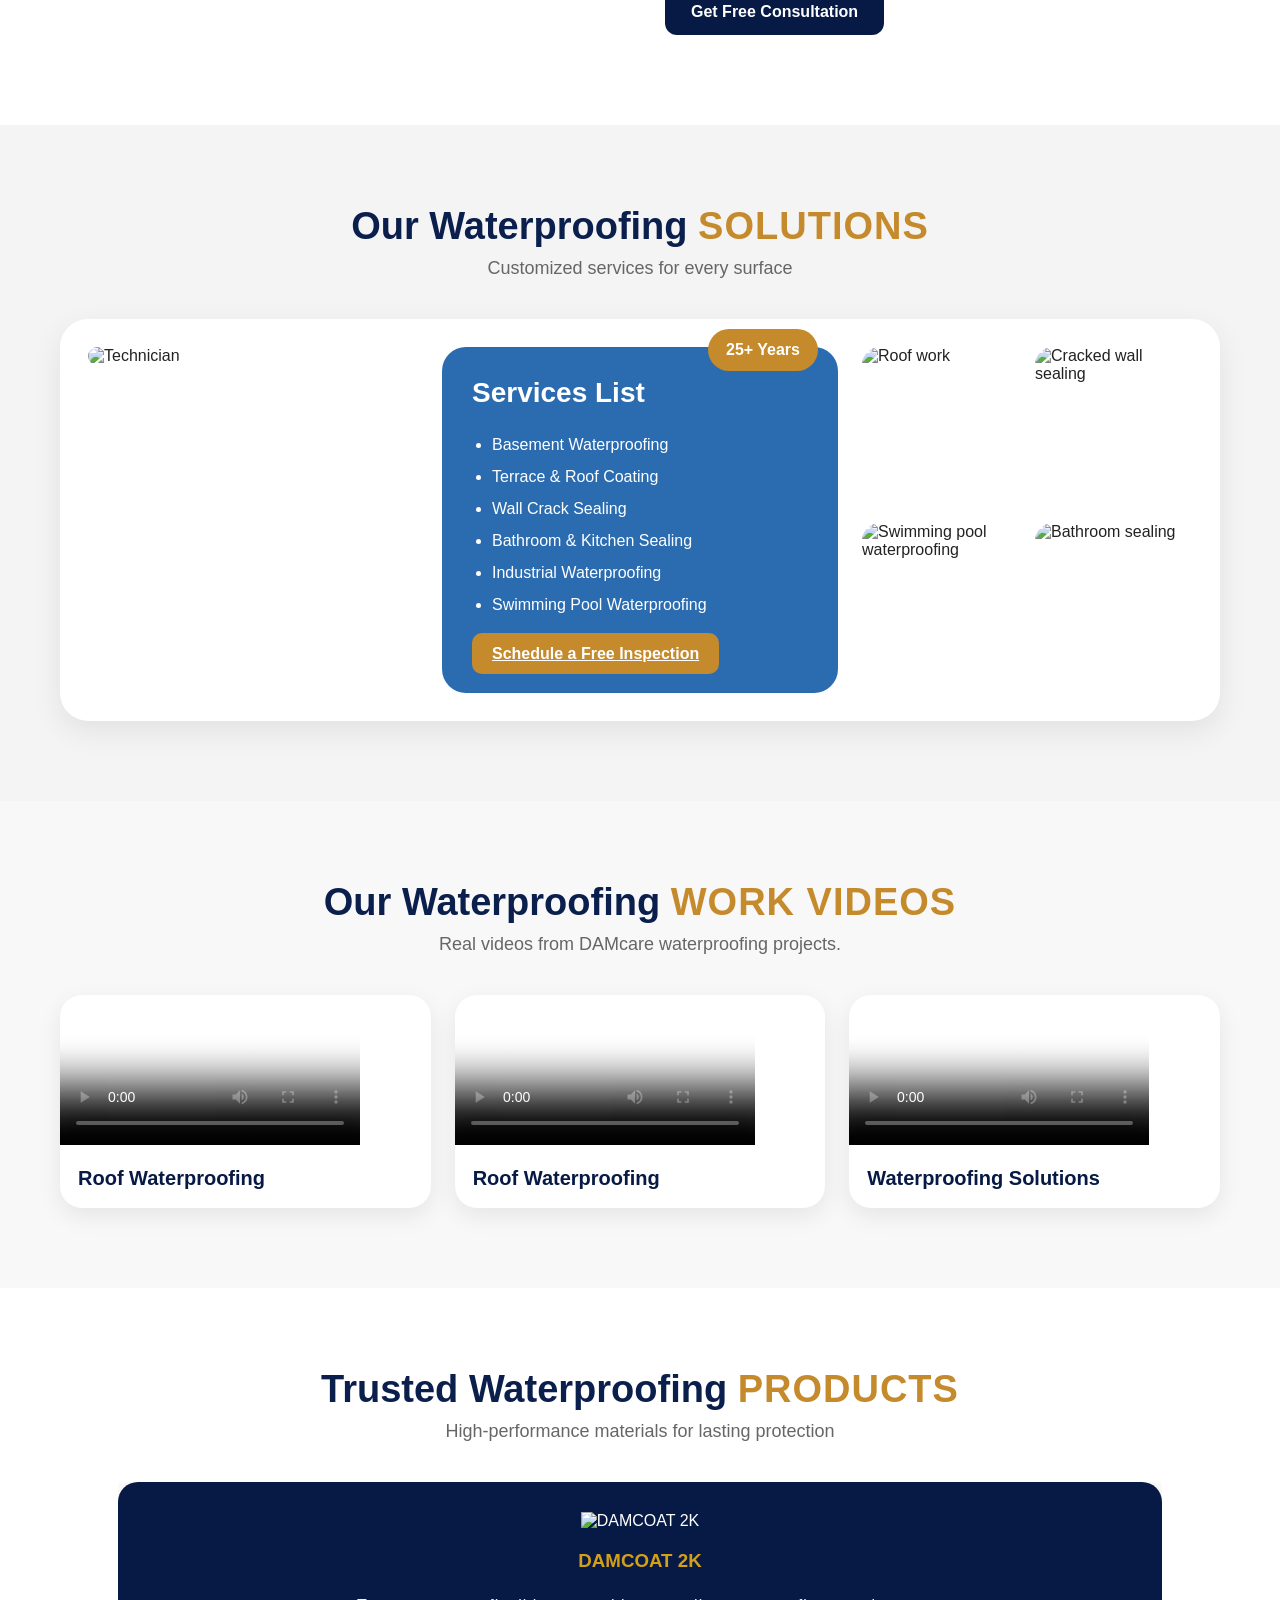
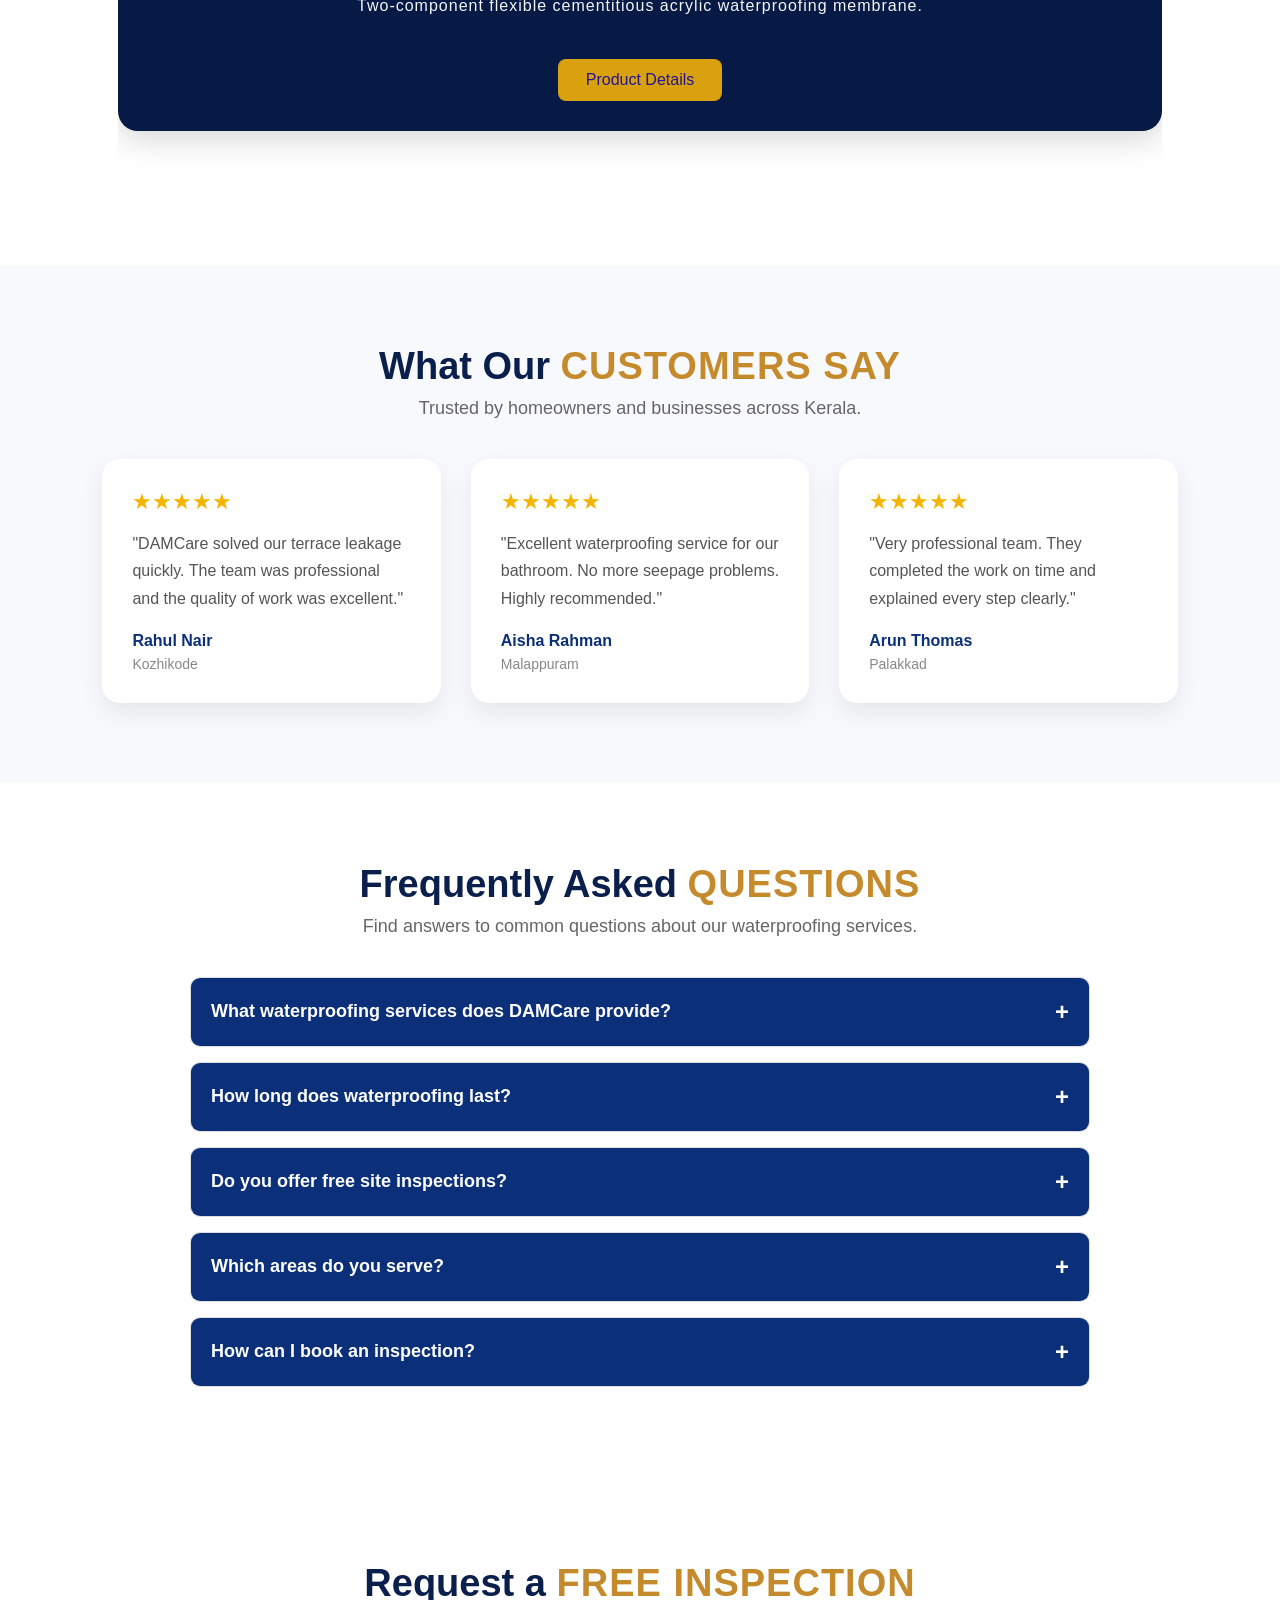
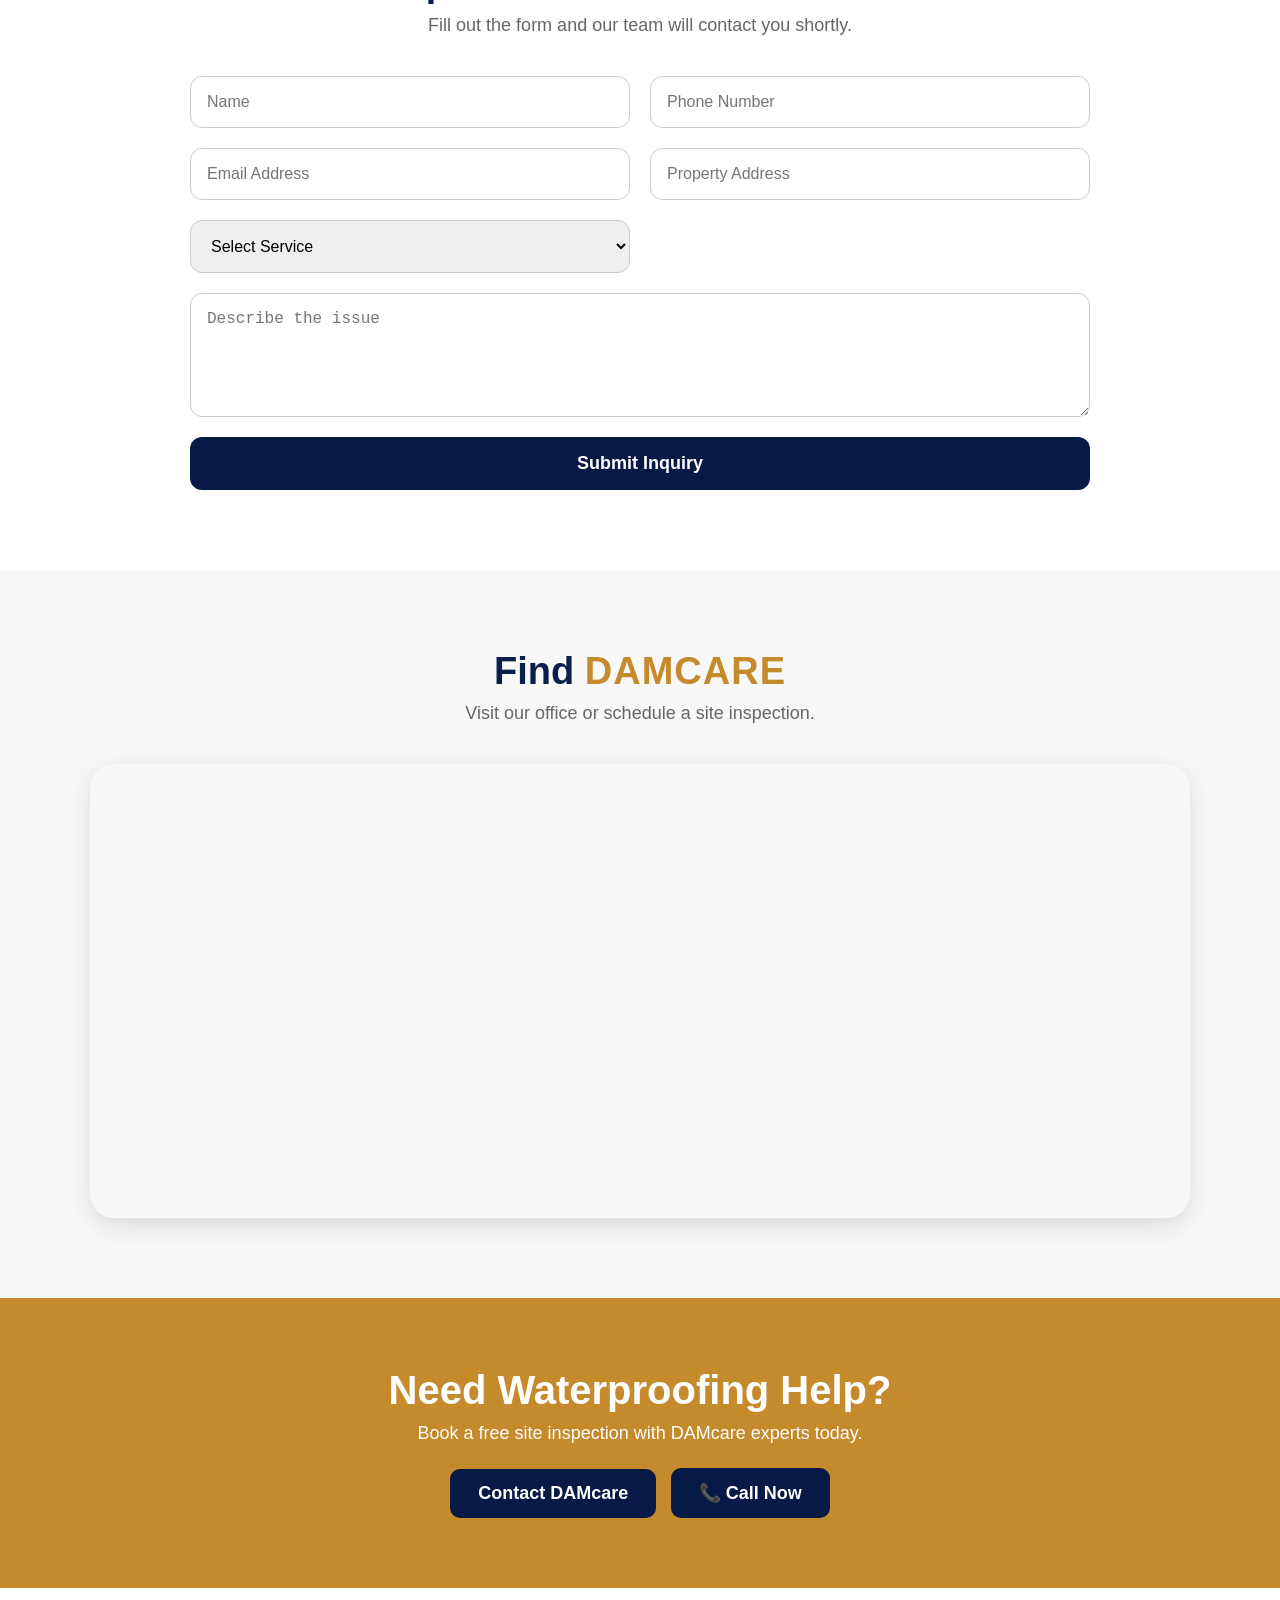
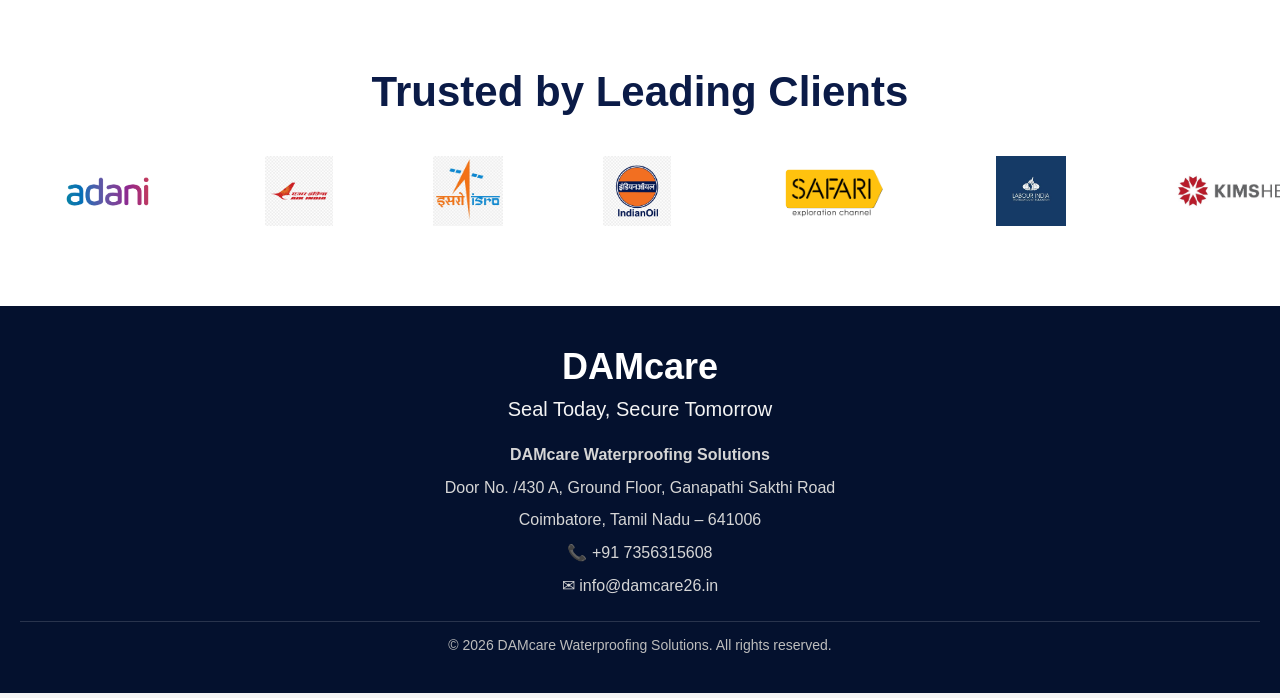
==== commit 5ac56f6f: "Add files via upload" ====
--- a/index.html
+++ b/index.html
@@ -23,10 +23,6 @@
         <h1><span class="dam">DAM</span><span class="care">care</span></h1>
     </a>
 
-    <a href="#contact" class="quote-btn">
-        Book Inspection
-    </a>
-
     <div class="menu-toggle" id="menu-toggle">
         ☰
     </div>
@@ -39,7 +35,11 @@
         <a href="#contact">Contact</a>
         <a href="#clients">Clients</a>
     </nav>
-
+   
+     <a href="#contact" class="quote-btn">
+        Book Inspection
+    </a>
+    
   </header>
 
   <!-- Hero Section -->
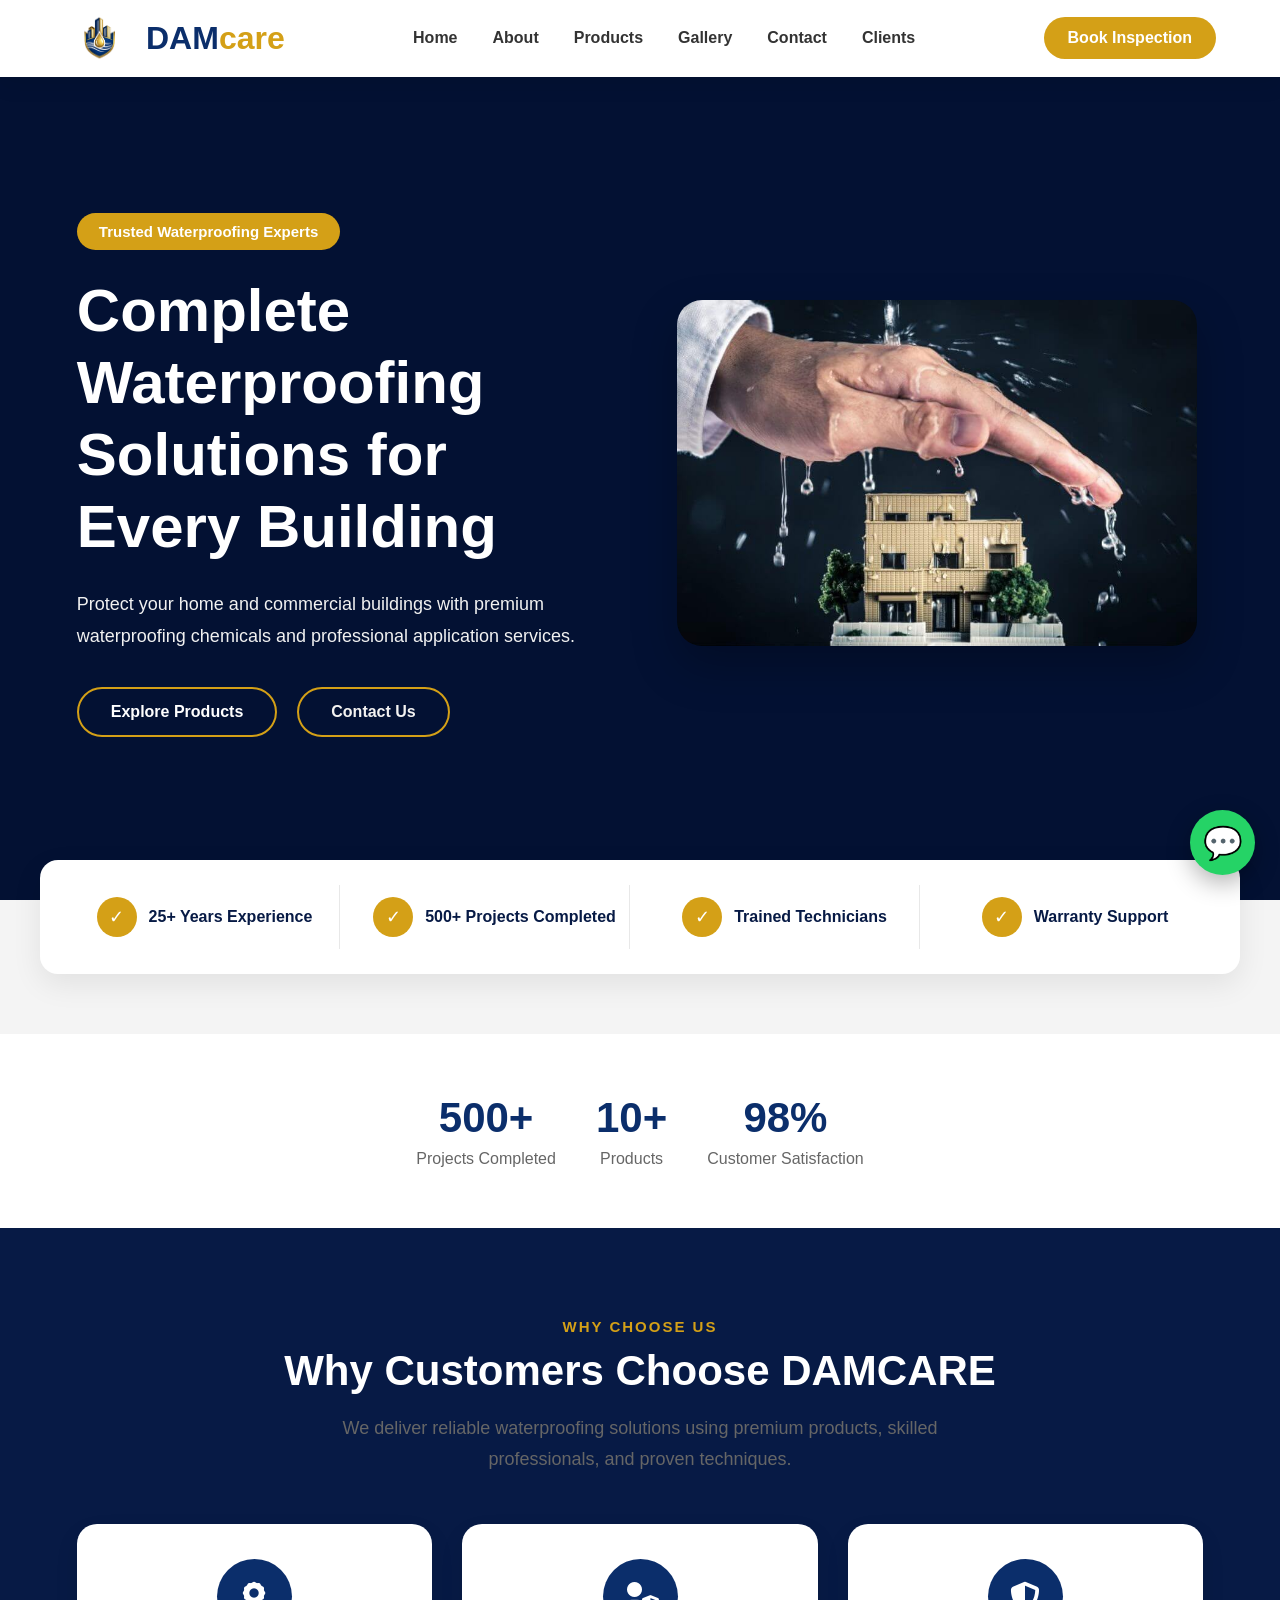
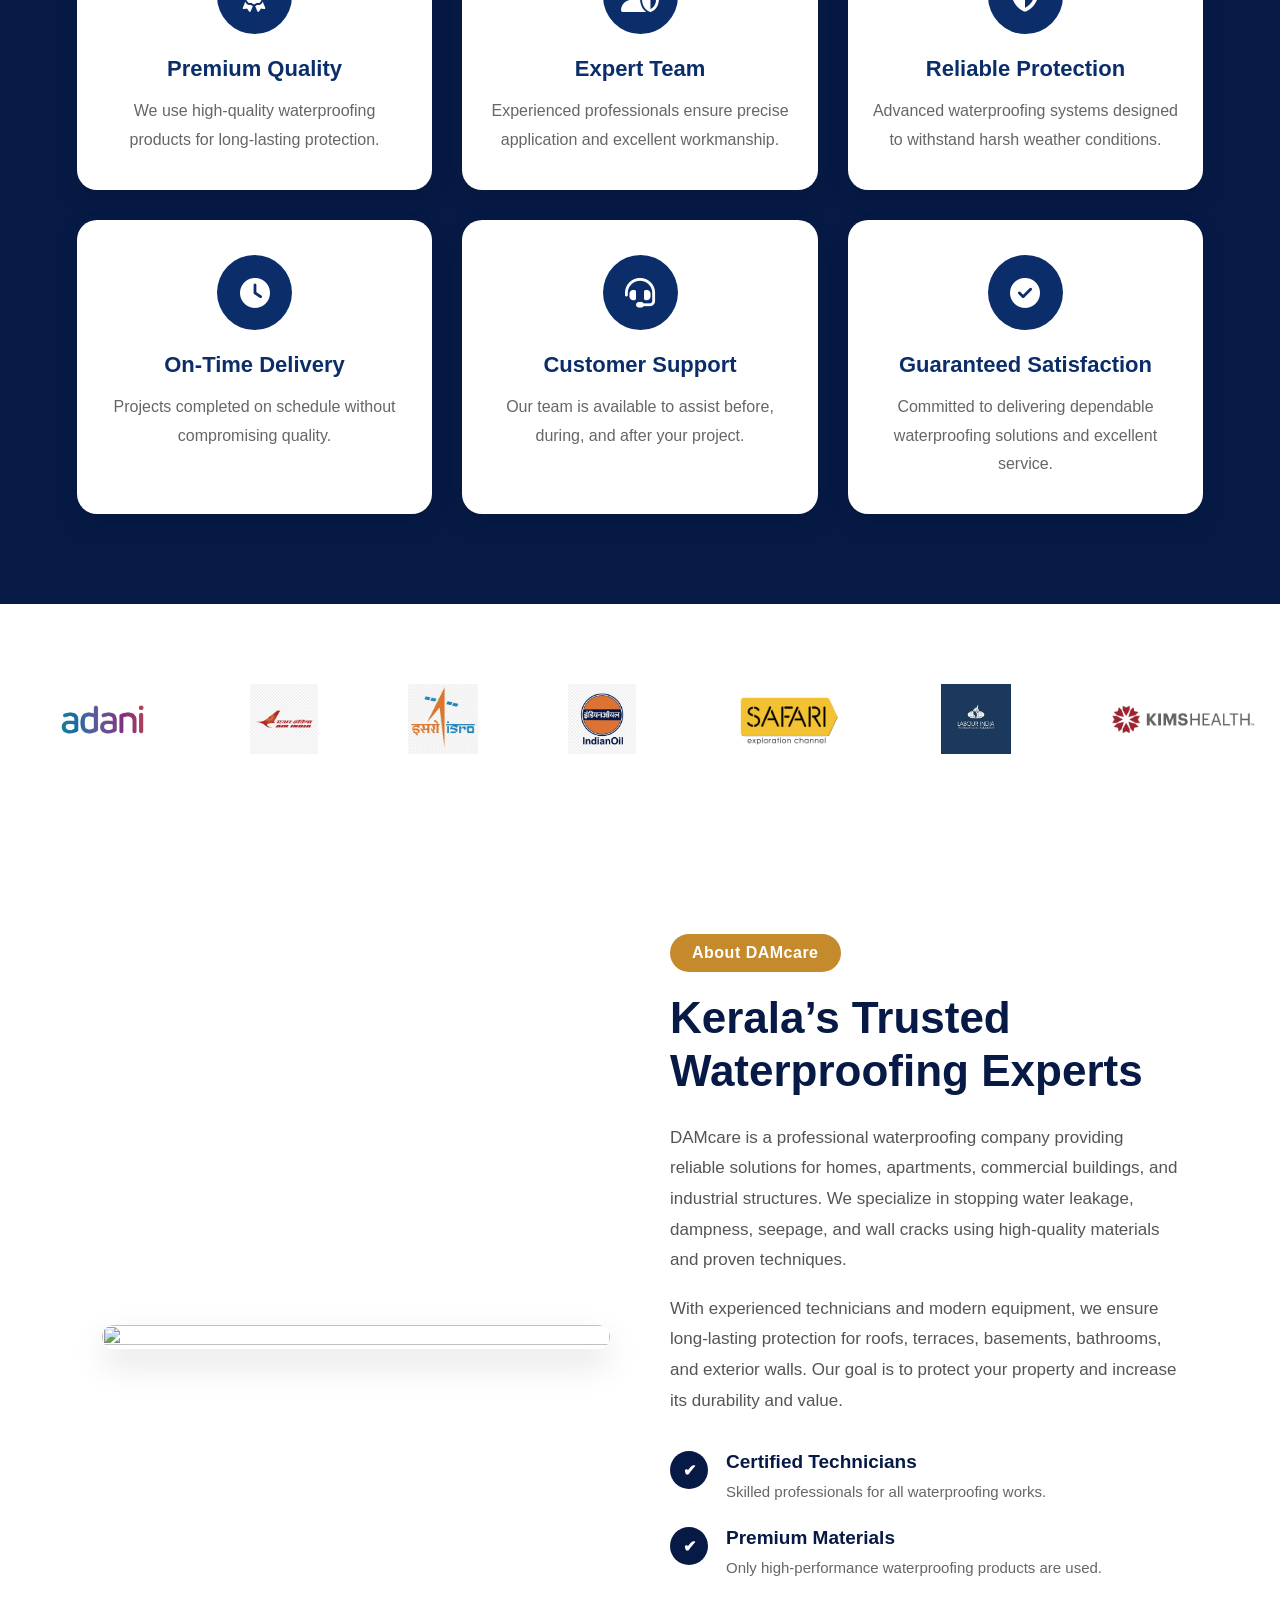
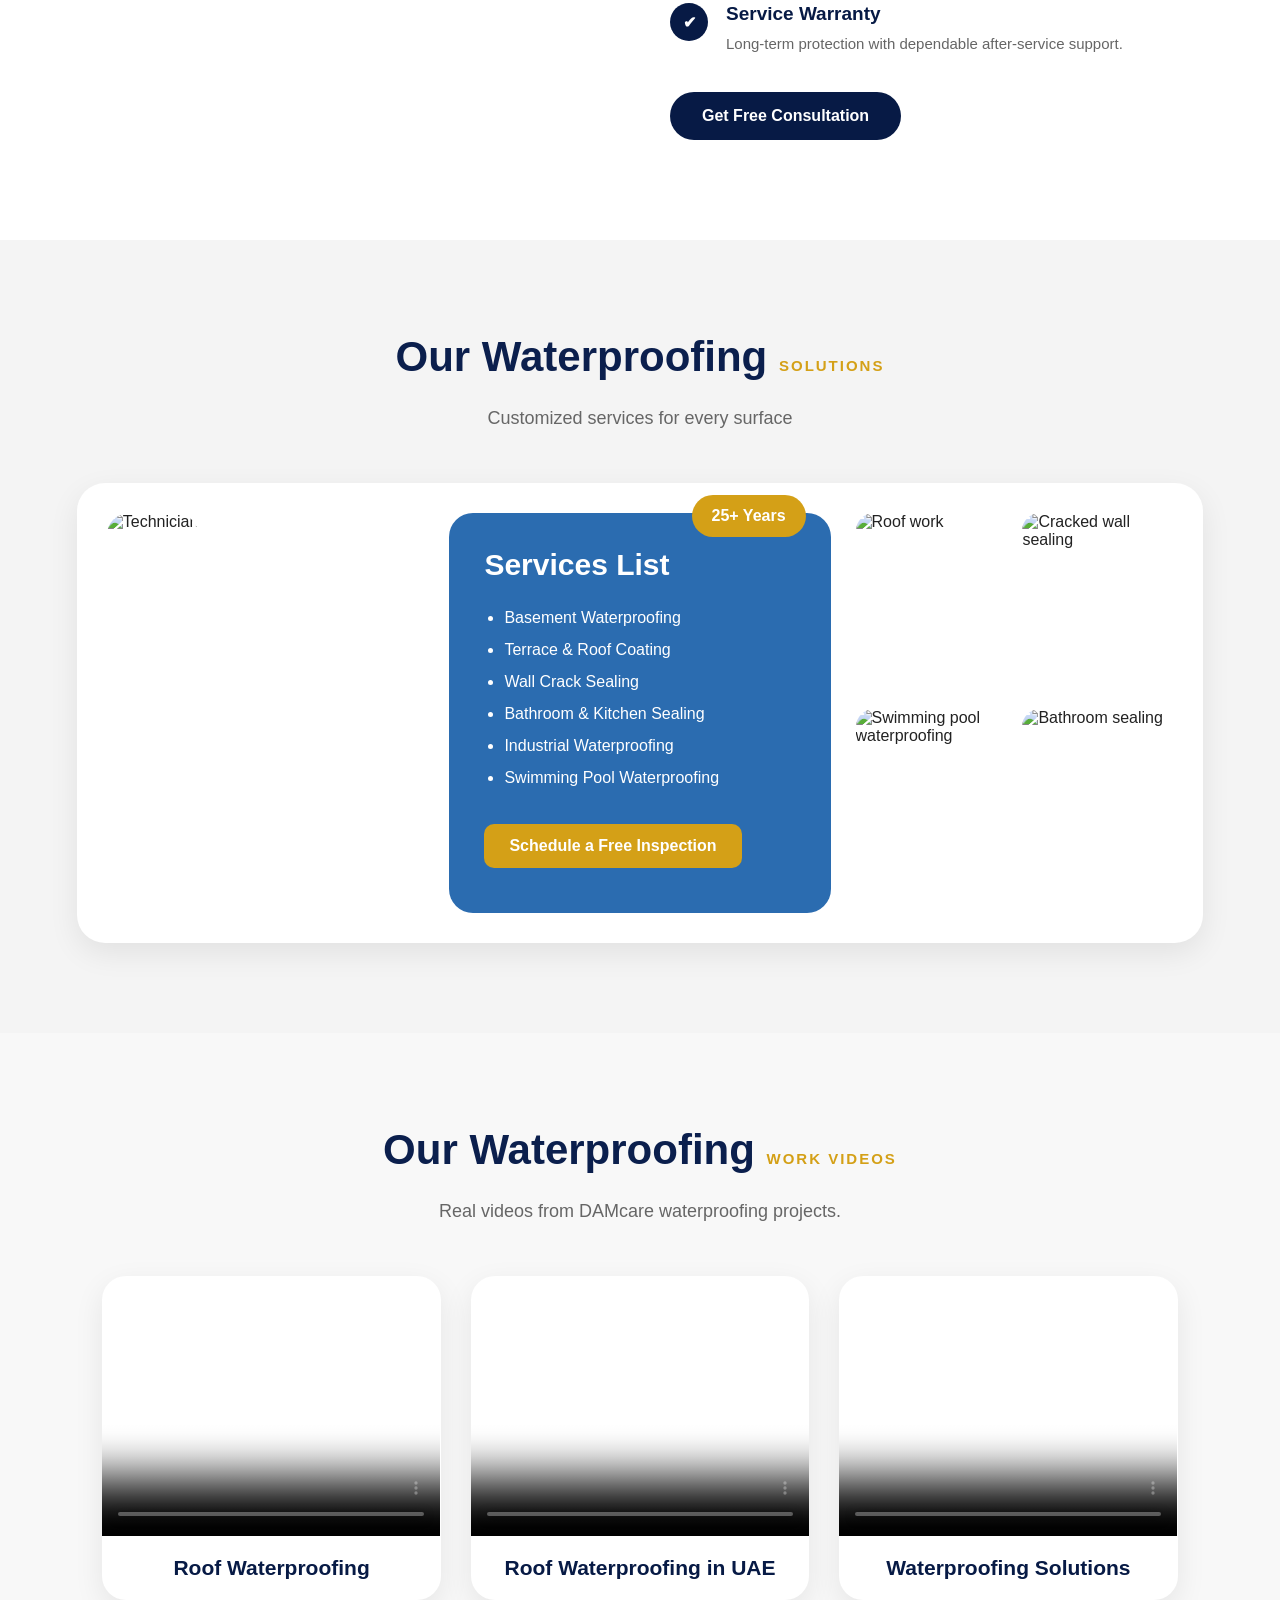
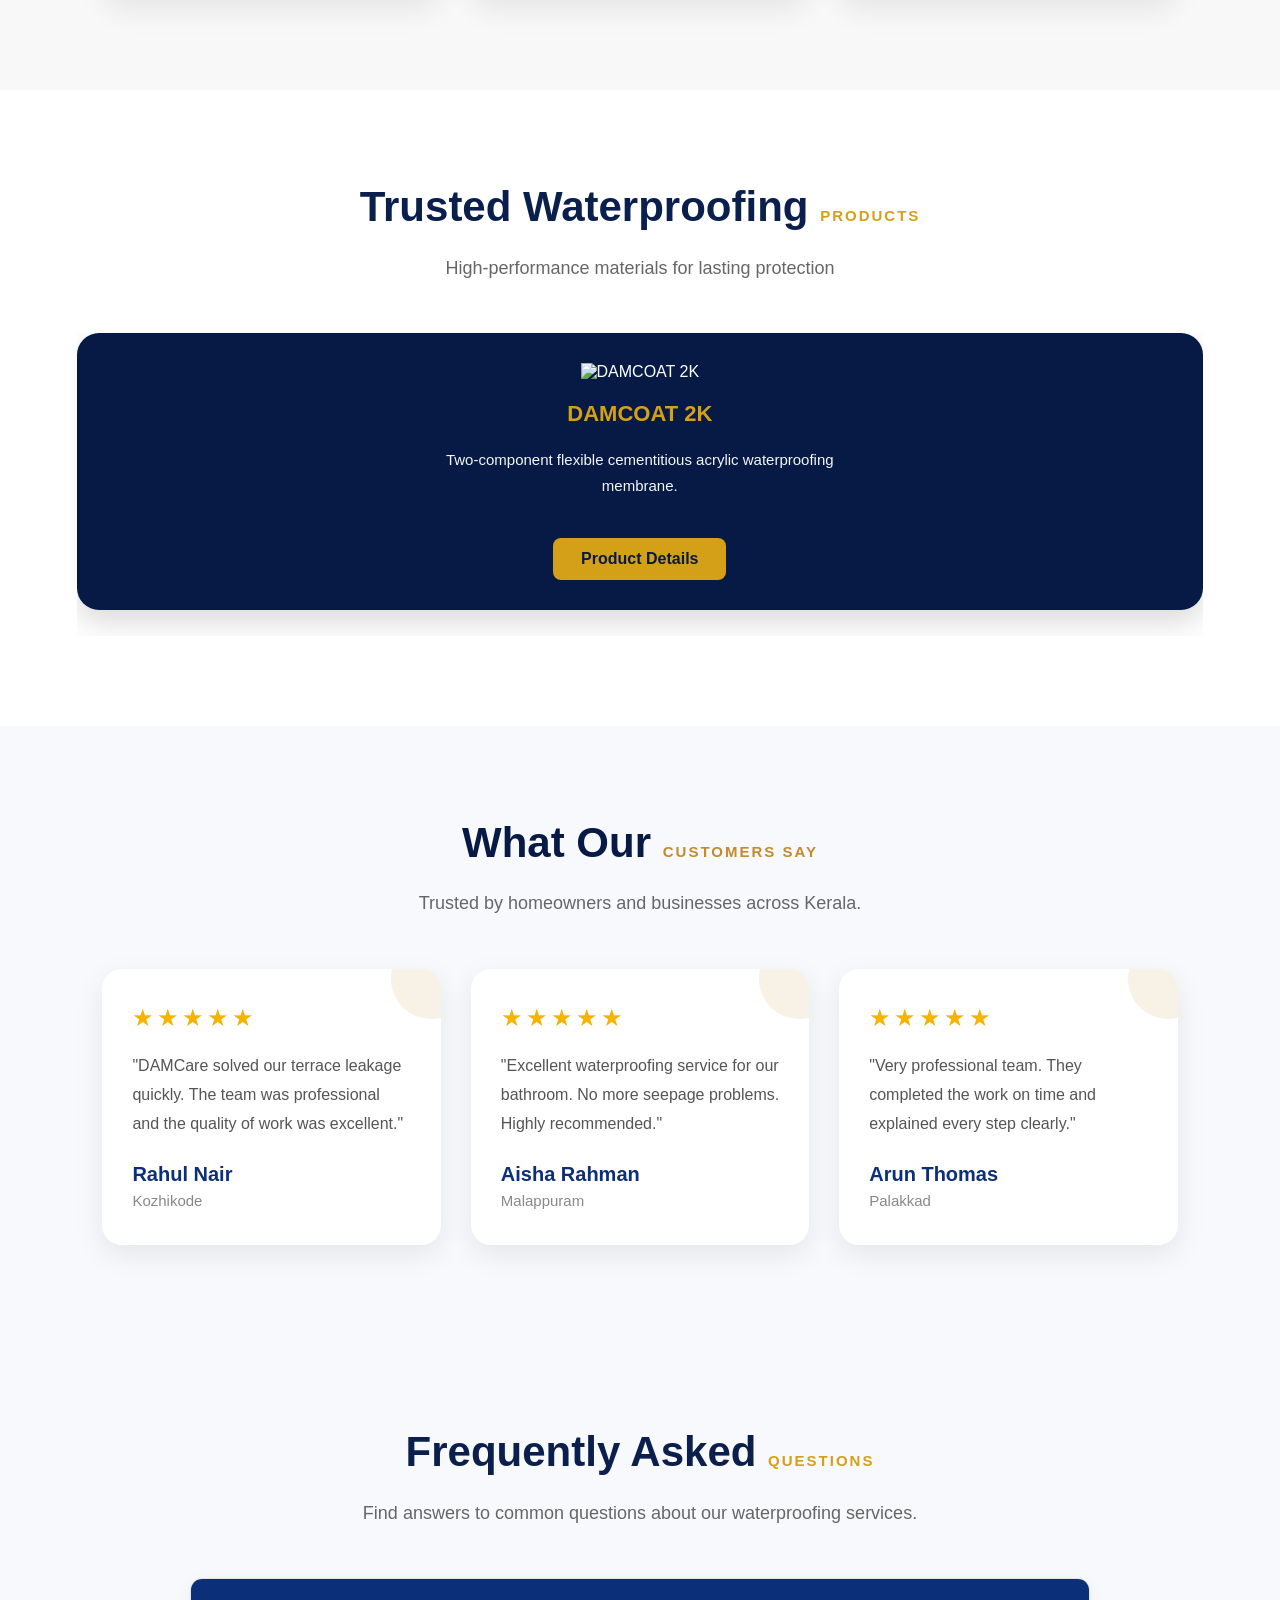
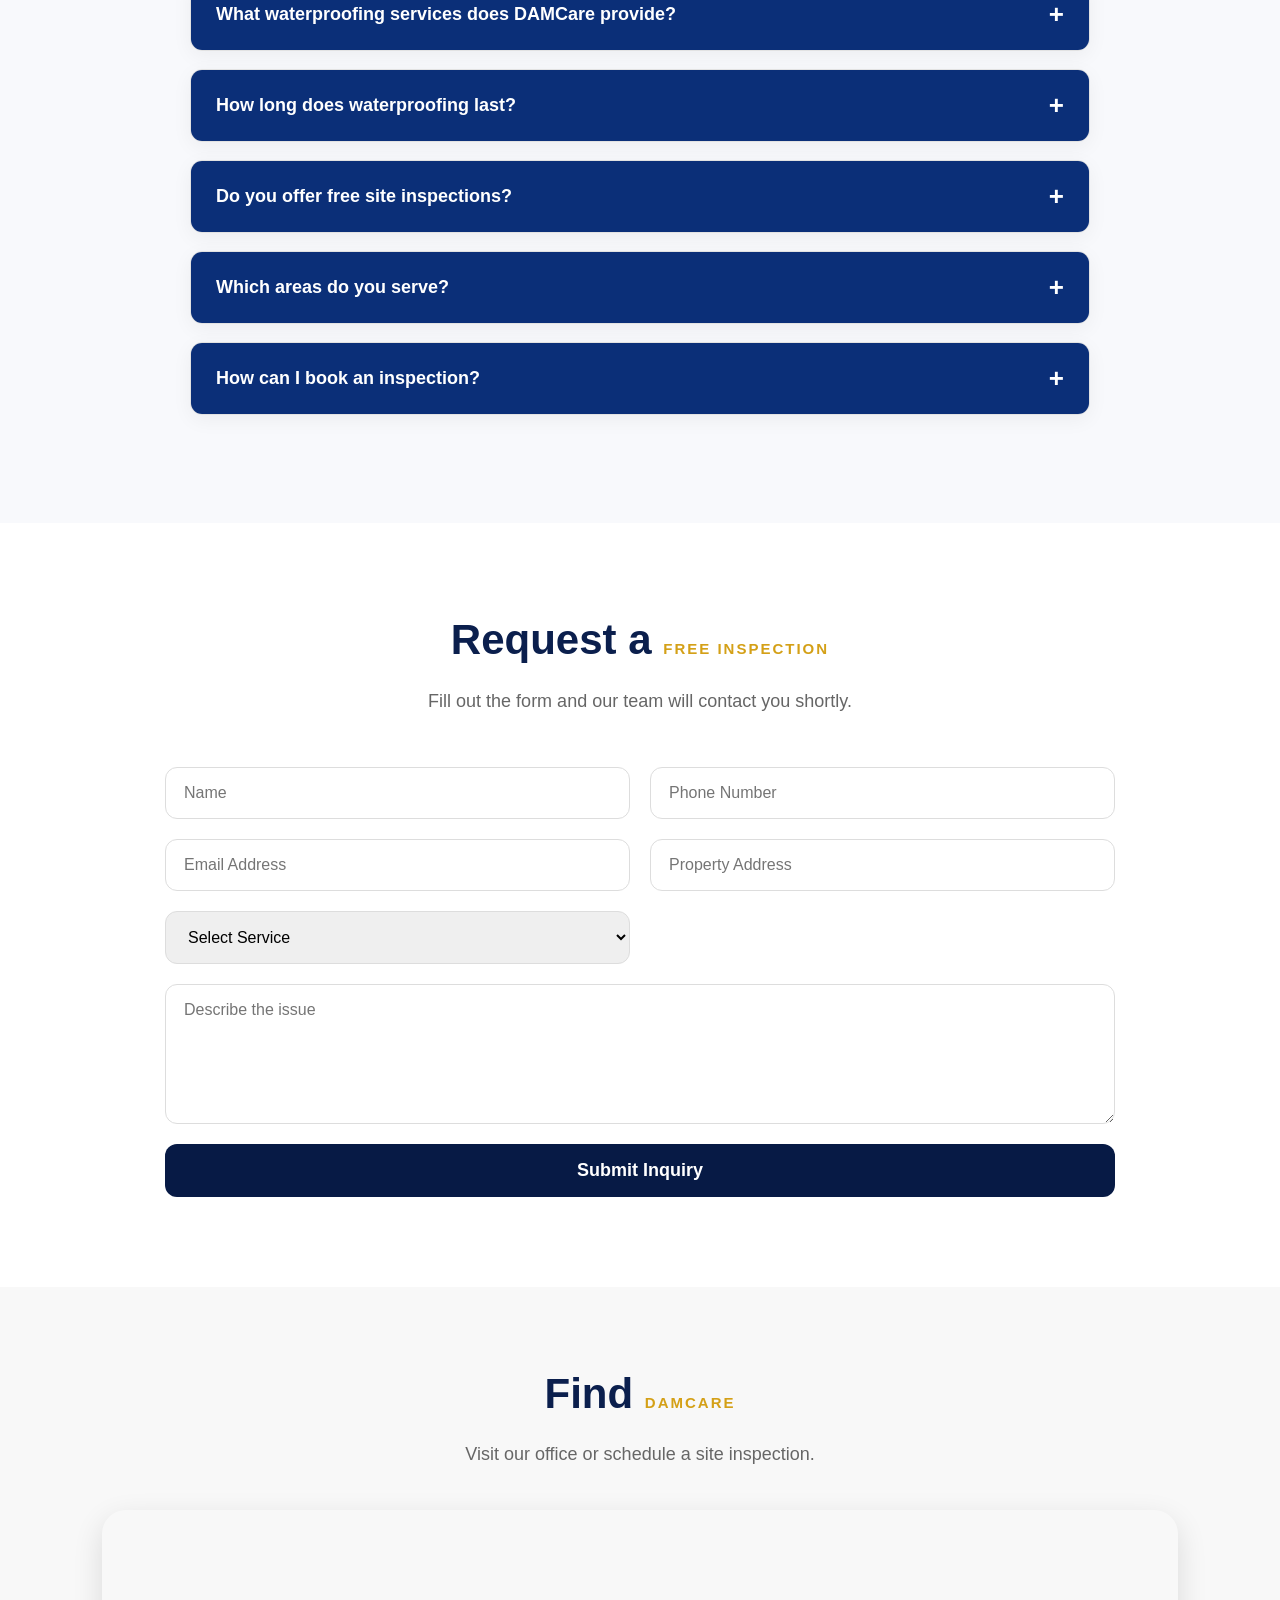
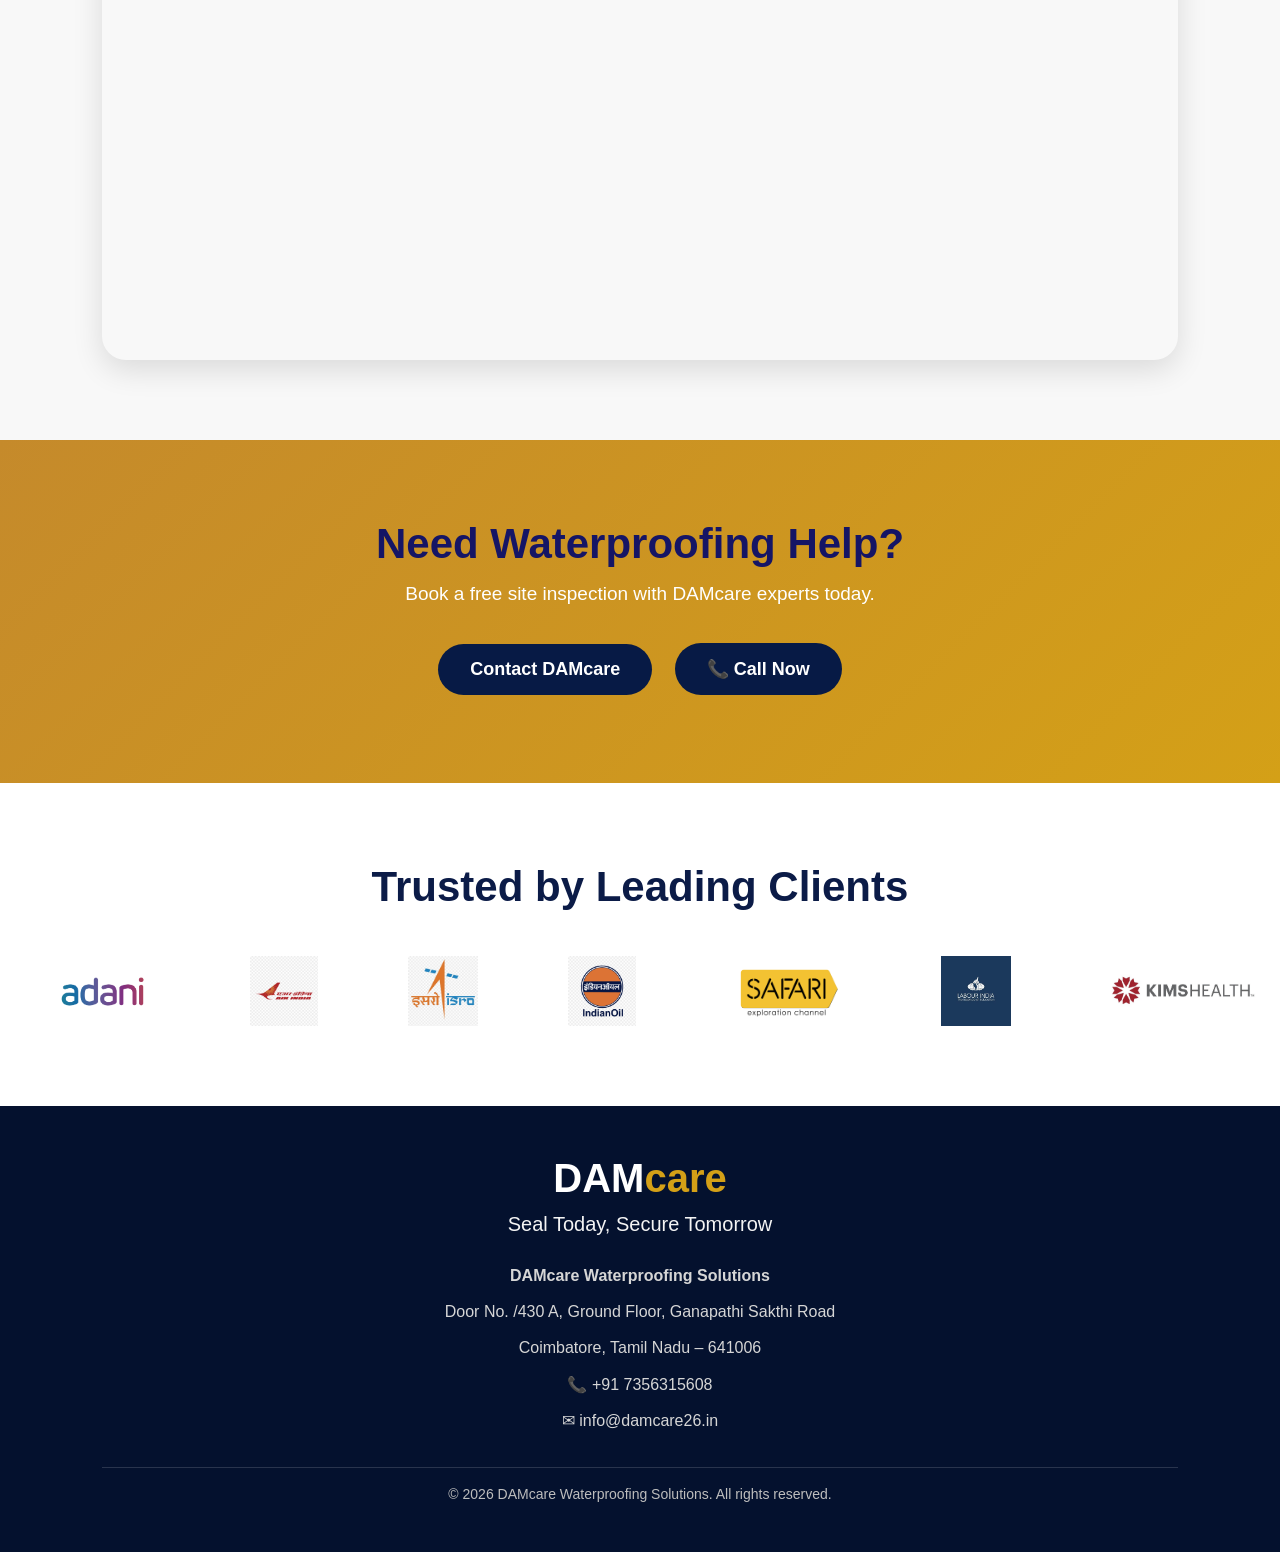
==== commit f7e03a5a: "Add files via upload" ====
--- a/index.html
+++ b/index.html
@@ -64,7 +64,7 @@
 
         <div class="hero-buttons">
 
-            <a href="products.html" class="primary-btn">
+            <a href="#products" class="primary-btn">
                 Explore Products
             </a>
 
@@ -334,7 +334,7 @@
         <source src="videos/roof.mp4" type="video/mp4">
         Your browser does not support the video tag.
       </video>
-      <h3>Roof Waterproofing</h3>
+      <h3>Roof Waterproofing in UAE</h3>
     </div>
 
     <div class="video-card">
--- a/css/style.css
+++ b/css/style.css
@@ -14,81 +14,77 @@
   color:#222;
 }
 
-/* Top Bar */
-.topbar{
-  background:#2b6cb0;
-  color:#fff;
-  display:flex;
-  justify-content:space-around;
-  padding:16px;
-  font-size:14px;
-}
-
-/* Header */
-/* Navigation */
+
+/* ===========================
+   HEADER / NAVBAR
+=========================== */
 
 header{
     position:fixed;
+    top:0;
+    left:0;
     width:100%;
-    top:0;
-    z-index:999;
-    background:white;
-    box-shadow:0 10px 30px rgba(0,0,0,.08);
+    background:#fff;
+    box-shadow:0 8px 20px rgba(0,0,0,.08);
+    z-index:1000;
 }
 
 .navbar{
-    width:90%;
     max-width:1300px;
+    width:100%;
     margin:auto;
-    height:90px;
+    padding:15px 5%;
     display:flex;
     align-items:center;
     justify-content:space-between;
 }
 
+/* Logo */
+
 .logo{
     display:flex;
     align-items:center;
+    gap:12px;
     text-decoration:none;
-    gap:12px;
 }
 
 .logo img{
-    width: 100px;;
-    height: 80px;
-    size: 100px;
+    width:70px;
+    height:auto;
 }
 
 .logo h1{
-    margin: 0;
-    font-size: 34px;
-    font-weight: 700;
+    font-size:32px;
+    font-weight:700;
+    margin:0;
 }
 
 .logo .dam{
-    color: #0a2967;
+    color:#0B2E6B;
 }
 
 .logo .care{
-    color: #c89b2d;
-}
+    color:#D4A017;
+}
+
+/* Navigation */
 
 .nav-links{
     display:flex;
-    gap:40px;
-    list-style:none;
+    align-items:center;
+    gap:35px;
 }
 
 .nav-links a{
     text-decoration:none;
     color:#333;
+    font-size:16px;
     font-weight:600;
+    position:relative;
     transition:.3s;
-    position:relative;
-}
-
-.nav-links a:hover,
-.nav-links .active{
+}
+
+.nav-links a:hover{
     color:#0B2E6B;
 }
 
@@ -96,9 +92,9 @@
     content:"";
     position:absolute;
     left:0;
-    bottom:-8px;
-    width:0%;
-    height:3px;
+    bottom:-6px;
+    width:0;
+    height:2px;
     background:#D4A017;
     transition:.3s;
 }
@@ -107,12 +103,15 @@
     width:100%;
 }
 
+/* Button */
+
 .quote-btn{
+    display:inline-block;
     background:#D4A017;
-    color:white;
+    color:#fff;
     text-decoration:none;
-    padding:15px 30px;
-    border-radius:50px;
+    padding:12px 24px;
+    border-radius:30px;
     font-weight:600;
     transition:.3s;
 }
@@ -121,568 +120,865 @@
     background:#0B2E6B;
 }
 
-/* Hero */
+/* Menu Icon */
+
+.menu-toggle{
+    display:none;
+    font-size:32px;
+    cursor:pointer;
+}
+
+/* ===========================
+   TABLET
+=========================== */
+
+@media(max-width:992px){
+
+    .navbar{
+        padding:15px 4%;
+    }
+
+    .nav-links{
+        gap:20px;
+    }
+
+    .logo img{
+        width:60px;
+    }
+
+    .logo h1{
+        font-size:28px;
+    }
+
+    .quote-btn{
+        padding:10px 20px;
+        font-size:15px;
+    }
+
+}
+
+/* ===========================
+   MOBILE
+=========================== */
+
+@media(max-width:768px){
+
+    .navbar{
+        padding:12px 20px;
+    }
+
+    .logo img{
+        width:55px;
+    }
+
+    .logo h1{
+        font-size:26px;
+    }
+
+    .menu-toggle{
+        display:block;
+        color:#0B2E6B;
+    }
+
+    .quote-btn{
+        display:none;
+    }
+
+    .nav-links{
+        position:fixed;
+        top:80px;
+        right:-100%;
+        width:260px;
+        height:calc(100vh - 80px);
+        background:#fff;
+        display:flex;
+        flex-direction:column;
+        align-items:center;
+        justify-content:flex-start;
+        gap:30px;
+        padding-top:40px;
+        transition:.35s ease;
+        box-shadow:-5px 0 20px rgba(0,0,0,.15);
+    }
+
+    .nav-links.active{
+        right:0;
+    }
+
+    .nav-links a{
+        font-size:18px;
+    }
+
+}
+
+/* ===========================
+   HERO SECTION
+=========================== */
+
 .hero{
     min-height:100vh;
-    background:
-        linear-gradient(rgb(10, 35, 90), rgb(11, 34, 82)),
-        url("images/waterproofing-worker.jpg");
-    background-size:cover;
-    background-position:center;
-    background-repeat:no-repeat;
-
+    display:flex;
+    align-items:center;
+    justify-content:space-between;
+    gap:60px;
+    padding:130px 6% 80px;
+    background:linear-gradient(rgb(3, 17, 51),rgba(3,17,51)),
+               url("images/waterproofing-worker.jpg") center/cover no-repeat;
+    position:relative;
+    overflow:hidden;
+}
+
+/* Decorative Background */
+
+.hero::before{
+    content:"";
+    position:absolute;
+    width:650px;
+    height:650px;
+    top:-250px;
+    right:-180px;
+    z-index:0;
+}
+
+.hero::after{
+    content:"";
+    position:absolute;
+    width:500px;
+    height:500px;
+    bottom:-220px;
+    left:-180px;
+    z-index:0;
+}
+
+/* Hero Content */
+
+.hero-content{
+    flex:1;
+    position:relative;
+    z-index:2;
+}
+
+.hero-tag{
+    display:inline-block;
+    padding:10px 22px;
+    background:#D4A017;
+    color:#fff;
+    border-radius:30px;
+    font-size:15px;
+    font-weight:600;
+    margin-bottom:25px;
+}
+
+.hero h1{
+    font-size:60px;
+    line-height:1.2;
+    color:#fff;
+    margin-bottom:25px;
+}
+
+.hero p{
+    max-width:600px;
+    color:#f1f1f1;
+    font-size:18px;
+    line-height:1.8;
+    margin-bottom:35px;
+}
+
+/* Buttons */
+
+.hero-buttons{
+    display:flex;
+    gap:20px;
+    flex-wrap:wrap;
+}
+
+.primary-btn,
+.secondary-btn{
+    display:inline-block;
+    padding:14px 32px;
+    border-radius:50px;
+    text-decoration:none;
+    font-weight:600;
+    transition:.35s ease;
+}
+
+.primary-btn{
+    border:2px solid #D4A017;
+    color:#fff;
+}
+
+.secondary-btn{
+    border:2px solid #D4A017;
+    color:#f4f3f2;
+}
+
+/* Hover */
+
+.primary-btn:hover{
+    background:#b9890d;
+    transform:translateY(-4px);
+}
+
+.secondary-btn:hover{
+    background:#D4A017;
+    color:#fff;
+    transform:translateY(-4px);
+}
+
+/* Hero Image */
+
+.hero-image{
+    flex:1;
+    text-align:center;
+    position:relative;
+    z-index:2;
+}
+
+.hero-image img{
+    width:100%;
+    max-width:520px;
+    border-radius:25px;
+    box-shadow:0 20px 45px rgba(0,0,0,.25);
+    animation:float 5s ease-in-out infinite;
+}
+
+/* Stats */
+
+.hero-stats{
+    display:flex;
+    justify-content:center;
+    gap:40px;
+    padding:60px 6%;
+    background:#fff;
+}
+
+.stat{
+    text-align:center;
+}
+
+.stat h2{
+    color:#0B2E6B;
+    font-size:42px;
+    margin-bottom:8px;
+}
+
+.stat p{
+    color:#666;
+    font-size:16px;
+}
+
+/* Animations */
+
+.hero-content{
+    animation:fadeLeft 1s ease;
+}
+
+.hero-image{
+    animation:fadeRight 1s ease;
+}
+
+@keyframes fadeLeft{
+    from{
+        opacity:0;
+        transform:translateX(-50px);
+    }
+    to{
+        opacity:1;
+        transform:translateX(0);
+    }
+}
+
+@keyframes fadeRight{
+    from{
+        opacity:0;
+        transform:translateX(50px);
+    }
+    to{
+        opacity:1;
+        transform:translateX(0);
+    }
+}
+
+@keyframes float{
+    0%,100%{
+        transform:translateY(0);
+    }
+    50%{
+        transform:translateY(-15px);
+    }
+}
+
+/* ===========================
+   TABLET
+=========================== */
+
+@media(max-width:992px){
+
+    .hero{
+        flex-direction:column-reverse;
+        text-align:center;
+        padding:120px 5% 70px;
+        gap:40px;
+    }
+
+    .hero h1{
+        font-size:46px;
+    }
+
+    .hero p{
+        max-width:100%;
+        margin:0 auto 30px;
+    }
+
+    .hero-buttons{
+        justify-content:center;
+    }
+
+    .hero-image img{
+        max-width:450px;
+    }
+
+    .hero-stats{
+        gap:25px;
+    }
+
+}
+
+/* ===========================
+   MOBILE
+=========================== */
+
+@media(max-width:768px){
+
+    .hero{
+        padding:110px 20px 60px;
+    }
+
+    .hero-tag{
+        font-size:14px;
+        padding:8px 18px;
+    }
+
+    .hero h1{
+        font-size:34px;
+    }
+
+    .hero p{
+        font-size:16px;
+        line-height:1.7;
+    }
+
+    .hero-buttons{
+        flex-direction:column;
+        align-items:center;
+    }
+
+    .primary-btn,
+    .secondary-btn{
+        width:220px;
+        text-align:center;
+    }
+
+    .hero-image img{
+        max-width:320px;
+    }
+
+    .hero-stats{
+        flex-direction:column;
+        gap:25px;
+        padding:40px 20px;
+    }
+
+    .stat h2{
+        font-size:32px;
+    }
+
+}
+
+/* ===========================
+   WHY CHOOSE US
+=========================== */
+
+.why-choose{
+    padding:90px 6%;
+    background:#071A45;
+}
+
+.section-title{
+    text-align:center;
+    margin-bottom:60px;
+}
+
+.section-title span{
+    display:inline-block;
+    color:#D4A017;
+    font-size:15px;
+    font-weight:600;
+    text-transform:uppercase;
+    letter-spacing:2px;
+    margin-bottom:12px;
+}
+
+.section-title h1{
+    color:#fff;
+    font-size:42px;
+    margin-bottom:18px;
+}
+
+.section-title p{
+    max-width:700px;
+    margin:auto;
+    color:#d8d8d8;
+    font-size:17px;
+    line-height:1.8;
+}
+
+/* Cards */
+
+.choose-grid{
+    display:grid;
+    grid-template-columns:repeat(3,1fr);
+    gap:30px;
+}
+
+.choose-card{
+    background:#fff;
+    border-radius:20px;
+    padding:35px 25px;
+    text-align:center;
+    transition:.35s ease;
+    box-shadow:0 10px 25px rgba(0,0,0,.08);
+}
+
+.choose-card:hover{
+    transform:translateY(-10px);
+    box-shadow:0 18px 40px rgba(0,0,0,.15);
+}
+
+.choose-card i{
+    width:75px;
+    height:75px;
+    line-height:75px;
+    border-radius:50%;
+    background:#0B2E6B;
+    color:#fff;
+    font-size:30px;
+    margin-bottom:22px;
+    transition:.35s;
+}
+
+.choose-card:hover i{
+    background:#D4A017;
+    transform:rotate(360deg);
+}
+
+.choose-card h3{
+    color:#0B2E6B;
+    font-size:22px;
+    margin-bottom:15px;
+}
+
+.choose-card p{
+    color:#666;
+    font-size:16px;
+    line-height:1.8;
+}
+
+/* ===========================
+   TABLET
+=========================== */
+
+@media(max-width:992px){
+
+    .why-choose{
+        padding:70px 5%;
+    }
+
+    .section-title h1{
+        font-size:34px;
+    }
+
+    .choose-grid{
+        grid-template-columns:repeat(2,1fr);
+        gap:25px;
+    }
+
+}
+
+/* ===========================
+   MOBILE
+=========================== */
+
+@media(max-width:768px){
+
+    .why-choose{
+        padding:60px 20px;
+    }
+
+    .section-title{
+        margin-bottom:40px;
+    }
+
+    .section-title h1{
+        font-size:28px;
+    }
+
+    .section-title p{
+        font-size:15px;
+    }
+
+    .choose-grid{
+        grid-template-columns:1fr;
+        gap:20px;
+    }
+
+    .choose-card{
+        padding:30px 20px;
+    }
+
+    .choose-card i{
+        width:65px;
+        height:65px;
+        line-height:65px;
+        font-size:26px;
+    }
+
+    .choose-card h3{
+        font-size:20px;
+    }
+
+    .choose-card p{
+        font-size:15px;
+    }
+
+}
+
+/* ===========================
+   TRUST BAR
+=========================== */
+
+.trust-bar{
+    max-width:1200px;
+    margin:-40px auto 60px;
+    padding:25px 30px;
+    background:#fff;
+    border-radius:18px;
+    box-shadow:0 10px 30px rgba(0,0,0,.08);
+
+    display:grid;
+    grid-template-columns:repeat(4,1fr);
+    gap:20px;
+    position:relative;
+    z-index:5;
+}
+
+.trust-bar div{
     display:flex;
     align-items:center;
     justify-content:center;
-    padding:80px 8%;
-    margin-bottom: 60px;
-}
-
-.hero-content{
-
-    flex:1;
-
-}
-
-.hero-image{
-
-    flex:1;
-
-    text-align:right;
-
-}
-
-.hero-image img{
-
-    width:90%;
-
-    border-radius:25px;
-
-}
-
-.hero-tag{
-
-    background:goldenrod;
-
+    gap:12px;
+    padding:12px;
+    text-align:center;
+    border-right:1px solid #e8e8e8;
+}
+
+.trust-bar div:last-child{
+    border-right:none;
+}
+
+.trust-bar .icon{
+    width:40px;
+    height:40px;
+    background:#D4A017;
     color:#fff;
-
-    padding:12px 25px;
-
-    border-radius:30px;
-
-    display:inline-block;
-
-    margin-bottom:25px;
-
+    border-radius:50%;
+    display:flex;
+    align-items:center;
+    justify-content:center;
+    font-size:18px;
+    flex-shrink:0;
+}
+
+.trust-bar span:last-child{
+    color:#071A45;
+    font-size:16px;
     font-weight:600;
-
-}
-
-.hero h1{
-
-    font-size:62px;
-    
-    margin-left: 20px;
-
-    line-height:1.2;
-
-    color:#fff;
-
-}
-
-.hero p{
-
-    margin:30px 20px;
-
-    font-size:20px;
-
-    color:#fff;
-
-}
-
-.hero-buttons{
-
-    display:flex;
-    margin-left: 20px;
-    gap:20px;
-
-}
-
-.primary-btn{
-    
-    border:2px solid goldenrod;
-
-    padding:16px 35px;
-    
-    color:goldenrod;
-
-    border-radius:50px;
-
-    text-decoration:none;
-
-}
-
-.secondary-btn{
-
-    border:2px solid goldenrod;
-
-    color:goldenrod;
-
-    padding:16px 35px;
-
-    border-radius:50px;
-
-    text-decoration:none;
-
-}
-
-.hero{
-    position:relative;
-    overflow:hidden;
-}
-
-.hero::before{
-
-    content:"";
-
-    position:absolute;
-
-    width:700px;
-
-    height:700px;
-
-    background:radial-gradient(circle,#d4a01722,transparent);
-
-    top:-250px;
-
-    right:-150px;
-
-    z-index:-1;
-
-}
-
-.hero::after{
-
-    content:"";
-
-    position:absolute;
-
-    width:600px;
-
-    height:600px;
-
-    background:radial-gradient(circle,#0b2e6b15,transparent);
-
-    left:-200px;
-
-    bottom:-250px;
-
-    z-index:-1;
-
-}
-
-.hero-stats{
-
-    display:flex;
-
-    gap:50px;
-
-    margin-top:45px;
-
-    margin-left: 20px;
-    
-    margin-bottom: 45px;
-}
-
-.stat h2{
-
-    color:#0B2E6B;
-
-    font-size:42px;
-
-    font-weight:700;
-
-}
-
-.stat p{
-
-    color:#666;
-
-    margin-top:8px;
-
-    font-size:16px;
-
-}
-
-.hero-image img{
-
-    animation:float 5s ease-in-out infinite;
-
-    box-shadow:0 25px 60px rgba(0,0,0,.18);
-
-}
-
-@keyframes float{
-
-    0%{
-        transform:translateY(0);
-    }
-
-    50%{
-        transform:translateY(-18px);
-    }
-
-    100%{
-        transform:translateY(0);
-    }
-
-}
-.primary-btn,
-.secondary-btn{
-
-    transition:.35s;
-
-    font-weight:600;
-
-}
-
-.primary-btn:hover{
-
-    background:#0B2E6B;
-
-    transform:translateY(-4px);
-
-    box-shadow:0 15px 30px rgba(212,160,23,.35);
-
-}
-
-.secondary-btn:hover{
-
-    background:#0B2E6B;
-
-    color:#fff;
-
-    box-shadow:0 15px 30px rgba(212,160,23,.35);
-
-    transform:translateY(-4px);
-
-}
-
-.hero-content{
-
-    animation:fadeLeft 1s ease;
-
-}
-
-.hero-image{
-
-    animation:fadeRight 1s ease;
-
-}
-
-@keyframes fadeLeft{
-
-    from{
-        opacity:0;
-        transform:translateX(-50px);
-    }
-
-    to{
-        opacity:1;
-        transform:translateX(0);
-    }
-
-}
-
-@keyframes fadeRight{
-
-    from{
-        opacity:0;
-        transform:translateX(50px);
-    }
-
-    to{
-        opacity:1;
-        transform:translateX(0);
-    }
-
-}
-
-/* WHY CHOOSE */
-
-.why-choose{
-    padding:100px 8%;
-    background:#071A45;
-}
+    line-height:1.5;
+}
+
+/* ===========================
+   TABLET
+=========================== */
+
+@media(max-width:992px){
+
+    .trust-bar{
+        grid-template-columns:repeat(2,1fr);
+        margin:30px 20px;
+        padding:20px;
+        gap:15px;
+    }
+
+    .trust-bar div{
+        justify-content:flex-start;
+        text-align:left;
+        border-right:none;
+        border-bottom:1px solid #e8e8e8;
+    }
+
+    .trust-bar div:nth-last-child(-n+2){
+        border-bottom:none;
+    }
+
+}
+
+/* ===========================
+   MOBILE
+=========================== */
+
+@media(max-width:768px){
+
+    .trust-bar{
+        grid-template-columns:1fr;
+        margin:25px 15px;
+        padding:18px;
+        gap:12px;
+    }
+
+    .trust-bar div{
+        justify-content:flex-start;
+        text-align:left;
+        padding:14px 8px;
+        border-bottom:1px solid #e8e8e8;
+    }
+
+    .trust-bar div:last-child{
+        border-bottom:none;
+    }
+
+    .trust-bar .icon{
+        width:36px;
+        height:36px;
+        font-size:16px;
+    }
+
+    .trust-bar span:last-child{
+        font-size:15px;
+    }
+
+}
+/* ===========================
+   COMMON SECTIONS
+=========================== */
+
+.services,
+.products{
+    padding:90px 6%;
+}
+
+
+/* ===========================
+   SECTION TITLE
+=========================== */
 
 .section-title{
     text-align:center;
-    margin-bottom:60px;
-}
-
-.section-title span{
+    max-width:800px;
+    margin:0 auto 50px;
+}
+
+.section-title h2{
+    font-size:42px;
+    font-weight:700;
+    color:#0B1F4D;
+    line-height:1.3;
+    margin-bottom:15px;
+}
+
+.section-title h2 span{
     color:#D4A017;
-    font-weight:600;
-    letter-spacing:1px;
-    text-transform:uppercase;
-}
-
-.section-title h1{
-    font-size:42px;
+}
+
+.section-title p{
+    color:#666;
+    font-size:18px;
+    line-height:1.7;
+}
+
+
+/* ===========================
+   TABLET
+=========================== */
+
+@media(max-width:992px){
+
+    .services,
+    .products{
+        padding:70px 5%;
+    }
+
+
+    .section-title h2{
+        font-size:34px;
+    }
+
+    .section-title p{
+        font-size:16px;
+    }
+
+}
+
+
+/* ===========================
+   MOBILE
+=========================== */
+
+@media(max-width:768px){
+
+    .services,
+    .products{
+        padding:60px 20px;
+    }
+
+
+    .section-title{
+        margin-bottom:35px;
+    }
+
+
+    .section-title h2{
+        font-size:28px;
+    }
+
+
+    .section-title p{
+        font-size:15px;
+        line-height:1.6;
+    }
+
+}
+/* ===========================
+   SERVICE BOX
+=========================== */
+
+.service-box{
+    background:#fff;
+    border-radius:28px;
+    padding:30px;
+    display:grid;
+    grid-template-columns:1fr 1.2fr 1fr;
+    gap:25px;
+    box-shadow:0 10px 30px rgba(0,0,0,.08);
+}
+
+
+/* Left Image */
+
+.service-left img{
+    width:100%;
+    height:100%;
+    min-height:400px;
+    object-fit:cover;
+    border-radius:22px;
+}
+
+
+/* Center Content */
+
+.service-center{
+    background:#2B6CB0;
     color:#fff;
-    margin:15px 0;
-}
-
-.section-title p{
-    max-width:700px;
-    margin:auto;
-    color:#efb010;
-    font-size:18px;
-}
-
-.choose-grid{
+    padding:35px;
+    border-radius:24px;
+    position:relative;
+}
+
+.badge{
+    position:absolute;
+    top:-18px;
+    right:25px;
+    background:#D4A017;
+    color:#fff;
+    padding:12px 20px;
+    border-radius:50px;
+    font-weight:700;
+}
+
+.service-center h3{
+    font-size:30px;
+    margin-bottom:20px;
+}
+
+.service-center ul{
+    padding-left:20px;
+    line-height:2;
+    margin-bottom:30px;
+}
+
+.service-center .button{
+    display:inline-block;
+    background:#D4A017;
+    color:#fff;
+    padding:13px 25px;
+    border-radius:10px;
+    text-decoration:none;
+    font-weight:700;
+    transition:.3s;
+}
+
+.service-center .button:hover{
+    background:#fff;
+    color:#2B6CB0;
+}
+
+
+/* Right Image Grid */
+
+.grid{
     display:grid;
-    grid-template-columns:repeat(auto-fit,minmax(280px,1fr));
-    gap:30px;
-}
-
-.choose-card{
+    grid-template-columns:repeat(2,1fr);
+    gap:16px;
+}
+
+.grid img{
+    width:100%;
+    height:180px;
+    object-fit:cover;
+    border-radius:18px;
+}
+
+
+
+/* ===========================
+   PRODUCTS SECTION
+=========================== */
+
+.products{
     background:#fff;
-    padding:35px;
-    border-radius:20px;
+    color:#071A45;
+}
+
+
+.productSwiper{
+    width:100%;
+    padding:30px 10px 60px;
+}
+
+
+.product-card{
+    height:100%;
+    background:#071A45;
+    color:#fff;
+    padding:30px;
+    border-radius:22px;
     text-align:center;
-    box-shadow:0 10px 30px rgba(0,0,0,.08);
+    box-shadow:0 12px 30px rgba(0,0,0,.15);
     transition:.3s;
 }
 
-.choose-card:hover{
-    transform:translateY(-10px);
-    box-shadow:0 18px 40px rgba(0,0,0,.15);
-}
-
-.choose-card i{
-    width:80px;
-    height:80px;
-    line-height:80px;
-    border-radius:50%;
-    background:#0B2F78;
-    color:#fff;
-    font-size:32px;
-    margin-bottom:25px;
-}
-
-.choose-card:hover i{
-    background:#D4A017;
-}
-
-.choose-card h3{
-    color:#0B2F78;
-    margin-bottom:15px;
-}
-
-.choose-card p{
-    color:#666;
-    line-height:1.7;
-}
-
-/* Professional Trust Bar */
-.trust-bar{
-  background:#ffffff;
-  max-width:1150px;
-  margin:-35px auto 50px;
-  padding:18px 24px;
-  border-radius:18px;
-  box-shadow:0 8px 24px rgba(0,0,0,0.08);
-
-  display:grid;
-  grid-template-columns:repeat(4,1fr);
-  gap:12px;
-  align-items:center;
-}
-
-.trust-bar div{
-  display:flex;
-  align-items:center;
-  justify-content:center;
-  gap:10px;
-
-  color:#071a45;
-  font-weight:700;
-  font-size:16px;
-  text-align:center;
-  padding:10px 6px;
-
-  border-right:1px solid #e6e6e6;
-}
-
-.trust-bar div:last-child{
-  border-right:none;
-}
-
-.trust-bar .icon{
-  width:34px;
-  height:34px;
-  border-radius:50%;
-  background:#c58a2b;
-  color:#fff;
-  display:flex;
-  align-items:center;
-  justify-content:center;
-  font-size:16px;
-  flex-shrink:0;
-}
-
-/* Tablet */
-@media(max-width:992px){
-  .trust-bar{
-    grid-template-columns:repeat(2,1fr);
-    gap:14px;
-    margin:20px;
-    padding:18px;
-  }
-
-  .trust-bar div{
-    border-right:none;
-    border-bottom:1px solid #e6e6e6;
-    justify-content:flex-start;
-    text-align:left;
-  }
-
-  .trust-bar div:nth-last-child(-n+2){
-    border-bottom:none;
-  }
-}
-
-/* Mobile */
-@media(max-width:576px){
-  .trust-bar{
-    grid-template-columns:1fr;
-  }
-
-  .trust-bar div{
-    border-bottom:1px solid #e6e6e6;
-  }
-
-  .trust-bar div:last-child{
-    border-bottom:none;
-  }
-}
-
-/* Sections */
-.services,
-.products{
-  padding:80px 60px;
-}
-
-.section-title{
-  text-align:center;
-  margin-bottom:40px;
-}
-
-.section-title h2{
-  font-size:38px;
-  color:#0b1f4d;
-}
-
-.section-title h2 span{
-  color:#c58a2b;
-}
-
-.section-title p{
-  margin-top:10px;
-  color:#666;
-  font-size:18px;
-}
-
-/* Service Box */
-.service-box{
-  background:#fff;
-  border-radius:28px;
-  display:grid;
-  grid-template-columns:1fr 1.2fr 1fr;
-  gap:24px;
-  padding:28px;
-  box-shadow:0 10px 30px rgba(0,0,0,0.08);
-}
-
-.service-left img{
-  width:100%;
-  border-radius:22px;
-  height:100%;
-  object-fit:cover;
-}
-
-.service-center{
-  background:#2b6cb0;
-  color:#fff;
-  border-radius:24px;
-  padding:30px;
-  position:relative;
-}
-
-.badge{
-  position:absolute;
-  top:-18px;
-  right:20px;
-  background:#c58a2b;
-  color:#fff;
-  padding:12px 18px;
-  border-radius:50px;
-  font-weight:bold;
-}
-
-.service-center h3{
-  font-size:28px;
-  margin-bottom:20px;
-}
-
-.service-center ul{
-  margin-left:20px;
-  line-height:2;
-  margin-bottom:24px;
-}
-
-.service-center .button{
-  padding:12px 20px;
-  border:none;
-  background:#c58a2b;
-  color:#fff;
-  border-radius:10px;
-  font-weight:bold;
-  cursor:pointer;
-}
-
-.grid{
-  display:grid;
-  grid-template-columns:1fr 1fr;
-  gap:16px;
-}
-
-.grid img{
-  width:100%;
-  height:160px;
-  object-fit:cover;
-  border-radius:18px;
-}
-
-/* Products */
-.products{
-  background:#fff;
-  color:#071a45;
-}
-
-.productSwiper{
-    width:90%;
-    padding:40px 0 60px;
-}
-
-.product-card{
-    background:#071a45;
-    color:#fff;
-    border-radius:20px;
-    padding:30px;
-    text-align:center;
-    box-shadow:0 10px 30px rgba(0,0,0,.15);
+
+.product-card:hover{
+    transform:translateY(-8px);
 }
 
 
@@ -690,355 +986,994 @@
     width:180px;
     height:180px;
     object-fit:contain;
-    margin:auto;
-}
+    margin:0 auto;
+}
+
 
 .product-card h3{
     margin-top:20px;
-    color:#d4a017;
-}
+    color:#D4A017;
+    font-size:22px;
+}
+
 
 .product-card p{
+    max-width:450px;
+    width:100%;
+    margin:20px auto;
     color:#f5f5f5;
-    letter-spacing:1px;
-    width: 600px;
-    margin: 20px auto;
-    font-size: 16px;
+    font-size:15px;
     line-height:1.7;
 }
+
 
 .product-card .btn{
     display:inline-block;
     margin-top:20px;
-    background:#d8a10d;
-    color:#241392;
     padding:12px 28px;
     border-radius:8px;
+    background:#D4A017;
+    color:#071A45;
     text-decoration:none;
-}
-/* Testimonials */
+    font-weight:700;
+    transition:.3s;
+}
+
+
+.product-card .btn:hover{
+    background:#fff;
+}
+
+
+
+/* ===========================
+   TABLET
+=========================== */
+
+@media(max-width:992px){
+
+    .service-box{
+        grid-template-columns:1fr;
+    }
+
+
+    .service-left img{
+        height:350px;
+    }
+
+
+    .grid img{
+        height:220px;
+    }
+
+}
+
+
+
+/* ===========================
+   MOBILE
+=========================== */
+
+@media(max-width:768px){
+
+    .service-box{
+        padding:20px;
+        border-radius:20px;
+    }
+
+
+    .service-center{
+        padding:25px;
+    }
+
+
+    .service-center h3{
+        font-size:24px;
+    }
+
+
+    .badge{
+        top:-15px;
+        right:15px;
+        padding:10px 15px;
+        font-size:14px;
+    }
+
+
+    .grid{
+        grid-template-columns:1fr;
+    }
+
+
+    .grid img{
+        height:200px;
+    }
+
+
+    .productSwiper{
+        padding:20px 0 50px;
+    }
+
+
+    .product-card{
+        padding:25px 18px;
+    }
+
+
+    .product-card img{
+        width:150px;
+        height:150px;
+    }
+
+
+    .product-card h3{
+        font-size:20px;
+    }
+
+
+    .product-card p{
+        font-size:14px;
+    }
+
+}
+/* ===========================
+   TESTIMONIALS SECTION
+=========================== */
 
 .testimonials{
     background:#f8f9fc;
-    padding:80px 8%;
-}
+    padding:90px 8%;
+}
+
+.testimonials .section-title h2{
+    color:#071a45;
+}
+
+.testimonials .section-title span{
+    color:#c58a2b;
+}
+
+
+/* Testimonials Grid */
 
 .testimonial-container{
+    max-width:1200px;
+    margin:40px auto 0;
+
     display:grid;
-    grid-template-columns:repeat(auto-fit,minmax(300px,1fr));
+    grid-template-columns:repeat(3,1fr);
     gap:30px;
-    margin-top:40px;
-}
+}
+
+
+/* Card */
 
 .testimonial-card{
+    background:#ffffff;
+
+    padding:35px 30px;
+
+    border-radius:20px;
+
+    box-shadow:
+    0 10px 30px rgba(0,0,0,0.08);
+
+    transition:.35s ease;
+
+    position:relative;
+    overflow:hidden;
+}
+
+
+.testimonial-card::before{
+
+    content:"";
+
+    position:absolute;
+
+    width:80px;
+    height:80px;
+
+    background:#c58a2b;
+
+    opacity:.12;
+
+    border-radius:50%;
+
+    top:-30px;
+    right:-30px;
+
+}
+
+
+.testimonial-card:hover{
+
+    transform:translateY(-10px);
+
+    box-shadow:
+    0 20px 45px rgba(0,0,0,.15);
+
+}
+
+
+/* Stars */
+
+.stars{
+
+    color:#f4b400;
+
+    font-size:24px;
+
+    letter-spacing:3px;
+
+    margin-bottom:20px;
+
+}
+
+
+/* Review Text */
+
+.testimonial-card p{
+
+    color:#555;
+
+    font-size:16px;
+
+    line-height:1.8;
+
+    margin-bottom:25px;
+
+}
+
+
+/* Customer Name */
+
+.testimonial-card h4{
+
+    color:#0B2F78;
+
+    font-size:20px;
+
+    margin-bottom:6px;
+
+}
+
+
+/* Location */
+
+.testimonial-card span{
+
+    color:#888;
+
+    font-size:15px;
+
+}
+
+
+/* ===========================
+   TABLET RESPONSIVE
+=========================== */
+
+@media(max-width:992px){
+
+    .testimonials{
+
+        padding:70px 5%;
+
+    }
+
+
+    .testimonial-container{
+
+        grid-template-columns:repeat(2,1fr);
+
+        gap:25px;
+
+    }
+
+}
+
+
+
+/* ===========================
+   MOBILE RESPONSIVE
+=========================== */
+
+@media(max-width:600px){
+
+    .testimonials{
+
+        padding:60px 20px;
+
+    }
+
+
+    .testimonial-container{
+
+        grid-template-columns:1fr;
+
+        gap:20px;
+
+    }
+
+
+    .testimonial-card{
+
+        padding:28px 22px;
+
+    }
+
+
+    .stars{
+
+        font-size:20px;
+
+    }
+
+
+    .testimonial-card p{
+
+        font-size:15px;
+
+    }
+
+
+    .testimonial-card h4{
+
+        font-size:18px;
+
+    }
+
+}
+/* ===========================
+   CONTACT SECTION
+=========================== */
+
+.contact-section{
+
+    padding:90px 8%;
+
+    background:#ffffff;
+
+}
+
+
+
+/* ===========================
+   FAQ SECTION
+=========================== */
+
+.faq{
+
+    padding:90px 8%;
+
+    background:#f8f9fc;
+
+}
+
+
+.faq-container{
+
+    max-width:900px;
+
+    margin:40px auto 0;
+
+}
+
+
+
+.faq-item{
+
+    margin-bottom:18px;
+
+    border-radius:12px;
+
+    overflow:hidden;
+
     background:#fff;
-    padding:30px;
-    border-radius:18px;
-    box-shadow:0 10px 25px rgba(0,0,0,0.08);
-    transition:0.3s ease;
-}
-
-.testimonial-card:hover{
-    transform:translateY(-8px);
-}
-
-.stars{
-    color:#f4b400;
-    font-size:22px;
-    margin-bottom:15px;
-}
-
-.testimonial-card p{
+
+    border:1px solid #e2e2e2;
+
+    box-shadow:0 5px 20px rgba(0,0,0,.05);
+
+}
+
+
+
+/* Question Button */
+
+.faq-question{
+
+    width:100%;
+
+    padding:20px 25px;
+
+    background:#0B2F78;
+
+    color:#fff;
+
+    border:none;
+
+    cursor:pointer;
+
+    font-size:18px;
+
+    font-weight:600;
+
+    display:flex;
+
+    justify-content:space-between;
+
+    align-items:center;
+
+    text-align:left;
+
+    transition:.3s;
+
+}
+
+
+.faq-question:hover{
+
+    background:#c58a2b;
+
+}
+
+
+
+.faq-question span{
+
+    font-size:26px;
+
+    color:#fff;
+
+}
+
+
+
+/* Answer */
+
+.faq-answer{
+
+    display:none;
+
+    padding:20px 25px;
+
+    background:#fff;
+
     color:#555;
-    line-height:1.7;
-    margin-bottom:20px;
-}
-
-.testimonial-card h4{
-    color:#0B2F78;
-    margin-bottom:5px;
-}
-
-.testimonial-card span{
-    color:#888;
-    font-size:14px;
-}
-
-
-/* Contact Form */
-.contact-section{
-  padding:80px 60px;
-  background:#fff;
-}/* FAQ */
-
-.faq{
-    padding:80px 8%;
-    background:#ffffff;
-}
-
-.faq-container{
-    max-width:900px;
+
+    line-height:1.8;
+
+    font-size:16px;
+
+}
+
+
+
+/* ===========================
+   CONTACT FORM
+=========================== */
+
+
+.contact-form{
+
+    max-width:950px;
+
     margin:40px auto 0;
-}
-
-.faq-item{
-    margin-bottom:15px;
-    border:1px solid #ddd;
-    border-radius:10px;
-    overflow:hidden;
-    background:#fff;
-}
-
-.faq-question{
-    width:100%;
-    padding:20px;
-    background:#0B2F78;
-    color:#fff;
-    border:none;
-    cursor:pointer;
-    font-size:18px;
-    font-weight:600;
-    display:flex;
-    justify-content:space-between;
-    align-items:center;
-}
-
-.faq-question span{
-    font-size:24px;
-}
-
-.faq-answer{
-    display:none;
-    padding:20px;
-    background:#f8f9fc;
-    color:#555;
-    line-height:1.7;
-}
-
-.contact-form{
-  max-width:900px;
-  margin:auto;
-  display:grid;
-  grid-template-columns:1fr 1fr;
-  gap:20px;
-}
+
+    display:grid;
+
+    grid-template-columns:repeat(2,1fr);
+
+    gap:20px;
+
+}
+
+
 
 .contact-form input,
 .contact-form select,
 .contact-form textarea{
-  padding:16px;
-  border:1px solid #ccc;
-  border-radius:12px;
-  font-size:16px;
-}
+
+    width:100%;
+
+    padding:16px 18px;
+
+    border:1px solid #ddd;
+
+    border-radius:12px;
+
+    font-size:16px;
+
+    outline:none;
+
+    transition:.3s;
+
+    font-family:inherit;
+
+}
+
+
+
+.contact-form input:focus,
+.contact-form select:focus,
+.contact-form textarea:focus{
+
+    border-color:#0B2F78;
+
+    box-shadow:0 0 8px rgba(11,47,120,.15);
+
+}
+
+
 
 .contact-form textarea{
-  grid-column:1/3;
-  resize:vertical;
-}
+
+    grid-column:1 / 3;
+
+    resize:vertical;
+
+    min-height:140px;
+
+}
+
+
 
 .contact-form button{
-  grid-column:1/3;
-  padding:16px;
-  background:#071a45;
-  color:#fff;
-  border:none;
-  border-radius:12px;
-  font-size:18px;
-  font-weight:bold;
-  cursor:pointer;
-}
+
+    grid-column:1 / 3;
+
+    padding:16px;
+
+    background:#071a45;
+
+    color:#fff;
+
+    border:none;
+
+    border-radius:12px;
+
+    font-size:18px;
+
+    font-weight:bold;
+
+    cursor:pointer;
+
+    transition:.3s;
+
+}
+
+
 
 .contact-form button:hover{
-  background:#c58a2b;
-}
+
+    background:#c58a2b;
+
+    transform:translateY(-3px);
+
+}
+
+
+
+/* ===========================
+   TABLET RESPONSIVE
+=========================== */
+
+@media(max-width:992px){
+
+
+    .contact-section,
+    .faq{
+
+        padding:70px 5%;
+
+    }
+
+
+}
+
+
+
+/* ===========================
+   MOBILE RESPONSIVE
+=========================== */
 
 @media(max-width:768px){
-  .contact-form{
-    grid-template-columns:1fr;
-  }
-
-  .contact-form textarea,
-  .contact-form button{
-    grid-column:1;
-  }
-}
-
-/* Map Section */
+
+
+    .faq-question{
+
+        padding:18px;
+
+        font-size:16px;
+
+    }
+
+
+    .faq-answer{
+
+        padding:18px;
+
+        font-size:15px;
+
+    }
+
+
+    .contact-form{
+
+        grid-template-columns:1fr;
+
+        gap:15px;
+
+    }
+
+
+    .contact-form textarea,
+    .contact-form button{
+
+        grid-column:1;
+
+    }
+
+
+    .contact-section{
+
+        padding:60px 20px;
+
+    }
+
+
+}
+/* =========================
+   Map Section
+========================= */
+
 .map-section{
-  padding:80px 60px;
+  padding:80px 8%;
   background:#f8f8f8;
 }
 
+.map-section .section-title{
+  margin-bottom:40px;
+}
+
 .map-container{
-  max-width:1100px;
+  width:100%;
+  max-width:1200px;
+  height:450px;
   margin:auto;
   border-radius:24px;
   overflow:hidden;
-  box-shadow:0 8px 25px rgba(0,0,0,0.12);
-}
-
-/* CTA */
+  box-shadow:0 10px 30px rgba(0,0,0,0.12);
+}
+
+.map-container iframe{
+  width:100%;
+  height:100%;
+  border:0;
+}
+
+
+/* Tablet Responsive */
+@media(max-width:992px){
+
+  .map-section{
+    padding:60px 30px;
+  }
+
+  .map-container{
+    height:400px;
+    border-radius:20px;
+  }
+
+}
+
+
+/* Mobile Responsive */
+@media(max-width:576px){
+
+  .map-section{
+    padding:50px 20px;
+  }
+
+  .map-container{
+    height:300px;
+    border-radius:16px;
+  }
+
+}
+/* =========================
+   CTA Section
+========================= */
+
 .cta{
-  background:#c58a2b;
+  background:linear-gradient(135deg,#c58a2b,#d4a017);
   color:#fff;
   text-align:center;
-  padding:70px 20px;
+  padding:80px 8%;
 }
 
 .cta h2{
-  font-size:40px;
-  margin-bottom:10px;
+  font-size:42px;
+  font-weight:700;
+  margin-bottom:15px;
+  color:rgb(21, 21, 101);
 }
 
 .cta p{
+  font-size:19px;
+  margin-bottom:30px;
+  color:#fff;
+}
+
+.cta-btn{
+  display:inline-block;
+  background:#071a45;
+  color:#fff;
+  padding:15px 32px;
+  border-radius:50px;
+  font-weight:700;
+  text-decoration:none;
   font-size:18px;
-  margin-bottom:24px;
-}
-
-.cta-btn{
-    display:inline-block;
-    background:#071a45;
-    color:#fff;
-    padding:14px 28px;
-    border-radius:10px;
-    font-weight:bold;
-    text-decoration:none;
-    font-size:18px;
-    transition:0.3s;
+  margin:8px;
+  transition:.35s ease;
 }
 
 .cta-btn:hover{
-    background:#0b2a6f;
-    transform:translateY(-2px);
-}
+  background:#fff;
+  color:#071a45;
+  transform:translateY(-5px);
+  box-shadow:0 10px 25px rgba(0,0,0,.2);
+}
+
+
+/* =========================
+   Clients Logo Section
+========================= */
 
 .clients{
-    padding:80px 0;
-    background:#fff;
-    text-align:center;
+  padding:80px 0;
+  background:#fff;
+  text-align:center;
+  overflow:hidden;
 }
 
 .clients h2{
-    font-size:42px;
-    margin-bottom:40px;
-    color:#0b1b47;
-}
+  font-size:42px;
+  color:#0b1b47;
+  margin-bottom:45px;
+  font-weight:700;
+}
+
 
 .logo-slider{
-    overflow:hidden;
-    position:relative;
-    width:100%;
-}
+  width:100%;
+  overflow:hidden;
+  position:relative;
+}
+
 
 .logo-track{
-    display:flex;
-    width:max-content;
-    animation:scroll 30s linear infinite;
-}
+  display:flex;
+  align-items:center;
+  width:max-content;
+  animation:scroll 30s linear infinite;
+}
+
 
 .logo-track img{
-    height:70px;
-    margin:0 50px;
-    transition:.3s;
-}
+  height:70px;
+  width:auto;
+  max-width:160px;
+  object-fit:contain;
+  margin:0 45px;
+  filter:grayscale(20%);
+  transition:.3s ease;
+}
+
 
 .logo-track img:hover{
-    transform:scale(1.15);
-}
+  transform:scale(1.15);
+  filter:grayscale(0);
+}
+
+
+/* Infinite Logo Animation */
 
 @keyframes scroll{
-    from{
-        transform:translateX(0);
-    }
-    to{
-        transform:translateX(-50%);
-    }
-}
-
-/* Footer */
+
+  from{
+    transform:translateX(0);
+  }
+
+  to{
+    transform:translateX(-50%);
+  }
+
+}
+
+
+/* Tablet */
+
+@media(max-width:992px){
+
+  .cta{
+    padding:70px 30px;
+  }
+
+  .cta h2{
+    font-size:34px;
+  }
+
+  .clients{
+    padding:60px 0;
+  }
+
+  .clients h2{
+    font-size:34px;
+  }
+
+  .logo-track img{
+    height:60px;
+    margin:0 30px;
+  }
+
+}
+
+
+/* Mobile */
+
+@media(max-width:576px){
+
+  .cta{
+    padding:55px 20px;
+  }
+
+  .cta h2{
+    font-size:28px;
+  }
+
+  .cta p{
+    font-size:16px;
+  }
+
+  .cta-btn{
+    display:block;
+    width:90%;
+    margin:12px auto;
+    font-size:16px;
+  }
+
+
+  .clients h2{
+    font-size:28px;
+    margin-bottom:30px;
+  }
+
+  .logo-track img{
+    height:50px;
+    margin:0 20px;
+  }
+
+}
+
+/* =========================
+   Footer Section
+========================= */
+
 footer{
   background:#04112e;
   color:#fff;
   text-align:center;
-  padding:40px 20px;
-}
+  padding:50px 8%;
+}
+
+
+/* Logo */
 
 .footer-logo{
-  font-size:36px;
-  font-weight:bold;
-  margin-bottom:10px;
-}
-
-/* Mobile Responsive */
-@media (max-width: 768px) {
-
-    nav {
-        flex-direction: column;
-        align-items: center;
-    }
-
-    nav ul {
-        display: flex;
-        flex-wrap: wrap;
-        justify-content: center;
-        gap: 15px;
-        padding: 10px;
-    }
-
-    nav ul li {
-        margin: 0;
-    }
-
-    .hero {
-        padding: 30px 20px;
-        text-align: center;
-    }
-
-    .hero h1 {
-        font-size: 2rem;
-        line-height: 1.2;
-    }
-
-    .hero p {
-        font-size: 1rem;
-    }
-
-    .btn {
-        display: block;
-        width: 90%;
-        margin: 10px auto;
-    }
-
-    img {
-        max-width: 100%;
-        height: auto;
-    }
-}
+  font-size:40px;
+  font-weight:700;
+  margin-bottom:12px;
+}
+
+.footer-logo .dam{
+  color:#ffffff;
+}
+
+.footer-logo .care{
+  color:#d4a017;
+}
+
+
+/* Tagline */
 
 .footer-tagline{
   font-size:20px;
-  margin-bottom:20px;
   color:#f4f4f4;
-}
+  margin-bottom:25px;
+  font-weight:500;
+}
+
+
+/* Address */
 
 .footer-address{
-  line-height:1.8;
-  margin-bottom:20px;
+  line-height:1.9;
+  margin-bottom:30px;
   color:#d6d6d6;
+  font-size:16px;
 }
 
 .footer-address p{
-  margin:4px 0;
-}
+  margin:6px 0;
+}
+
+
+/* Copyright */
 
 .copyright{
   border-top:1px solid rgba(255,255,255,0.15);
-  padding-top:15px;
+  padding-top:18px;
   font-size:14px;
   color:#bdbdbd;
 }
 
+
+/* Hover Effect */
+
+.footer-address p:hover{
+  color:#d4a017;
+  transition:.3s;
+}
+
+
+/* Tablet Responsive */
+
+@media(max-width:992px){
+
+  footer{
+    padding:45px 30px;
+  }
+
+  .footer-logo{
+    font-size:36px;
+  }
+
+  .footer-tagline{
+    font-size:18px;
+  }
+
+}
+
+
+/* Mobile Responsive */
+
+@media(max-width:576px){
+
+  footer{
+    padding:40px 20px;
+  }
+
+  .footer-logo{
+    font-size:32px;
+  }
+
+  .footer-tagline{
+    font-size:16px;
+  }
+
+  .footer-address{
+    font-size:14px;
+    line-height:1.7;
+  }
+
+  .copyright{
+    font-size:13px;
+  }
+
+}
 /* Responsive */
 @media (max-width: 992px){
 
@@ -1113,182 +2048,535 @@
   }
 }
 
-/* WhatsApp Button */
+/* =========================
+   Floating WhatsApp Button
+========================= */
+
 .whatsapp{
   position:fixed;
-  bottom:20px;
-  right:20px;
-  width:60px;
-  height:60px;
+  bottom:25px;
+  right:25px;
+
+  width:65px;
+  height:65px;
+
   background:#25D366;
   color:#fff;
+
   border-radius:50%;
+
   display:flex;
   align-items:center;
   justify-content:center;
-  font-size:28px;
+
+  font-size:32px;
   text-decoration:none;
-  box-shadow:0 6px 15px rgba(0,0,0,0.3);
-  z-index:2000;
-  transition:0.3s;
-}
+
+  box-shadow:0 8px 25px rgba(0,0,0,0.3);
+
+  z-index:9999;
+
+  transition:.35s ease;
+
+  animation:pulse 2s infinite;
+}
+
 
 .whatsapp:hover{
-  transform:scale(1.1);
-}
-
-/* About Section */
+  transform:scale(1.15);
+  background:#20ba5a;
+}
+
+
+/* Floating Animation */
+
+@keyframes pulse{
+
+  0%{
+    box-shadow:0 0 0 0 rgba(37,211,102,.6);
+  }
+
+  70%{
+    box-shadow:0 0 0 18px rgba(37,211,102,0);
+  }
+
+  100%{
+    box-shadow:0 0 0 0 rgba(37,211,102,0);
+  }
+
+}
+
+
+/* Tablet */
+
+@media(max-width:992px){
+
+  .whatsapp{
+    width:60px;
+    height:60px;
+    right:20px;
+    bottom:20px;
+    font-size:28px;
+  }
+
+}
+
+
+/* Mobile */
+
+@media(max-width:576px){
+
+  .whatsapp{
+    width:55px;
+    height:55px;
+    right:18px;
+    bottom:18px;
+    font-size:26px;
+  }
+
+}
+
+/* =========================
+   About Section
+========================= */
+
 .about{
   display:grid;
   grid-template-columns:1fr 1fr;
-  gap:50px;
+  gap:60px;
   align-items:center;
-  padding:90px 60px;
-  background:#ffffff;
+  padding:100px 8%;
+  background:#fff;
+}
+
+
+/* Image */
+
+.about-image{
+  width:100%;
 }
 
 .about-image img{
   width:100%;
+  height:100%;
+  max-height:550px;
+  object-fit:cover;
   border-radius:30px;
-  box-shadow:0 12px 30px rgba(0,0,0,0.12);
-}
+  box-shadow:0 15px 35px rgba(0,0,0,.12);
+  transition:.4s ease;
+}
+
+
+.about-image img:hover{
+  transform:scale(1.03);
+}
+
+
+/* Tag */
 
 .about-tag{
   display:inline-block;
   background:#c58a2b;
   color:#fff;
-  padding:8px 18px;
-  border-radius:30px;
-  font-weight:bold;
+
+  padding:10px 22px;
+  border-radius:50px;
+
+  font-weight:700;
+  letter-spacing:.5px;
+
   margin-bottom:20px;
 }
 
+
+/* Content */
+
 .about-content h2{
-  font-size:42px;
+  font-size:44px;
+  line-height:1.2;
+
   color:#071a45;
-  margin-bottom:20px;
-  line-height:1.2;
-}
+
+  margin-bottom:25px;
+}
+
 
 .about-content p{
   color:#555;
+
+  font-size:17px;
   line-height:1.8;
+
   margin-bottom:18px;
-  font-size:17px;
-}
+}
+
+
+/* Features */
 
 .about-features{
-  margin:28px 0;
-}
+  margin:35px 0;
+}
+
 
 .feature{
   display:flex;
-  gap:16px;
-  margin-bottom:20px;
   align-items:flex-start;
-}
+
+  gap:18px;
+
+  margin-bottom:22px;
+}
+
 
 .feature span{
-  width:34px;
-  height:34px;
+
+  width:38px;
+  height:38px;
+
   background:#071a45;
   color:#fff;
+
   border-radius:50%;
+
   display:flex;
   align-items:center;
   justify-content:center;
+
   font-weight:bold;
+
   flex-shrink:0;
-}
+
+  transition:.3s;
+}
+
+
+.feature:hover span{
+  background:#c58a2b;
+}
+
 
 .feature h4{
   color:#071a45;
-  margin-bottom:4px;
-  font-size:18px;
-}
+
+  font-size:19px;
+
+  margin-bottom:5px;
+}
+
 
 .feature p{
   margin:0;
+
   font-size:15px;
-}
+  color:#666;
+}
+
+
+/* Button */
 
 .about-btn{
+
   display:inline-block;
+
   background:#071a45;
   color:#fff;
-  padding:14px 26px;
-  border-radius:12px;
+
+  padding:15px 32px;
+
+  border-radius:50px;
+
   text-decoration:none;
-  font-weight:bold;
-  transition:0.3s;
-}
+
+  font-weight:700;
+
+  transition:.35s ease;
+}
+
 
 .about-btn:hover{
+
   background:#c58a2b;
-  transform:translateY(-2px);
-}
-
-/* Responsive */
-@media(max-width:900px){
+
+  transform:translateY(-4px);
+
+  box-shadow:0 10px 25px rgba(0,0,0,.15);
+}
+
+
+
+/* =========================
+   Tablet Responsive
+========================= */
+
+@media(max-width:992px){
+
   .about{
+
     grid-template-columns:1fr;
-    padding:70px 24px;
-  }
+
+    gap:40px;
+
+    padding:80px 40px;
+
+  }
+
+
+  .about-image img{
+
+    max-height:450px;
+
+  }
+
 
   .about-content h2{
-    font-size:32px;
-  }
-}
-
-/* Videos Section */
+
+    font-size:36px;
+
+  }
+
+}
+
+
+
+/* =========================
+   Mobile Responsive
+========================= */
+
+@media(max-width:576px){
+
+  .about{
+
+    padding:60px 20px;
+
+  }
+
+
+  .about-image img{
+
+    border-radius:20px;
+
+  }
+
+
+  .about-tag{
+
+    font-size:14px;
+
+    padding:8px 18px;
+
+  }
+
+
+  .about-content h2{
+
+    font-size:30px;
+
+  }
+
+
+  .about-content p{
+
+    font-size:16px;
+
+  }
+
+
+  .feature{
+
+    gap:12px;
+
+  }
+
+
+  .feature span{
+
+    width:32px;
+    height:32px;
+
+  }
+
+
+  .about-btn{
+
+    width:100%;
+
+    text-align:center;
+
+  }
+
+}
+
+/* =========================
+   Videos Section
+========================= */
+
 .videos{
-  padding:80px 60px;
+  padding:90px 8%;
   background:#f8f8f8;
 }
 
+
+/* Video Grid */
+
 .video-grid{
+
   display:grid;
+
   grid-template-columns:repeat(3,1fr);
-  gap:24px;
-}
+
+  gap:30px;
+
+}
+
+
+/* Video Card */
 
 .video-card{
+
   background:#fff;
-  border-radius:22px;
+
+  border-radius:24px;
+
   overflow:hidden;
-  box-shadow:0 8px 24px rgba(0,0,0,0.08);
-  transition:0.3s;
-}
+
+  box-shadow:0 10px 30px rgba(0,0,0,.08);
+
+  transition:.35s ease;
+
+}
+
 
 .video-card:hover{
-  transform:translateY(-6px);
-}
-
+
+  transform:translateY(-10px);
+
+  box-shadow:0 18px 40px rgba(0,0,0,.15);
+
+}
+
+
+
+/* Video */
+
+.video-card video,
 .video-card iframe{
+
   width:100%;
-  height:220px;
+
+  height:260px;
+
+  object-fit:cover;
+
   display:block;
-}
+
+}
+
+
+
+/* Title */
 
 .video-card h3{
-  padding:18px;
+
+  padding:20px;
+
   color:#071a45;
-  font-size:20px;
-}
-
-/* Mobile */
+
+  font-size:21px;
+
+  font-weight:700;
+
+  text-align:center;
+
+}
+
+
+
+/* Play Hover Effect */
+
+.video-card video{
+
+  cursor:pointer;
+
+}
+
+
+
+/* =========================
+   Tablet Responsive
+========================= */
+
 @media(max-width:992px){
+
+  .videos{
+
+    padding:70px 40px;
+
+  }
+
+
   .video-grid{
+
+    grid-template-columns:repeat(2,1fr);
+
+    gap:25px;
+
+  }
+
+
+  .video-card video,
+  .video-card iframe{
+
+    height:240px;
+
+  }
+
+}
+
+
+
+/* =========================
+   Mobile Responsive
+========================= */
+
+@media(max-width:576px){
+
+  .videos{
+
+    padding:60px 20px;
+
+  }
+
+
+  .video-grid{
+
     grid-template-columns:1fr;
-  }
-
-  .videos{
-    padding:60px 24px;
-  }
-
+
+  }
+
+
+  .video-card{
+
+    border-radius:18px;
+
+  }
+
+
+  .video-card video,
   .video-card iframe{
-    height:240px;
-  }
+
+    height:220px;
+
+  }
+
+
+  .video-card h3{
+
+    font-size:18px;
+
+    padding:16px;
+
+  }
+
 }
 
 /* ===== Products Section Animation ===== */
@@ -1362,3 +2650,4 @@
     transform: translateY(0);
   }
 }
+
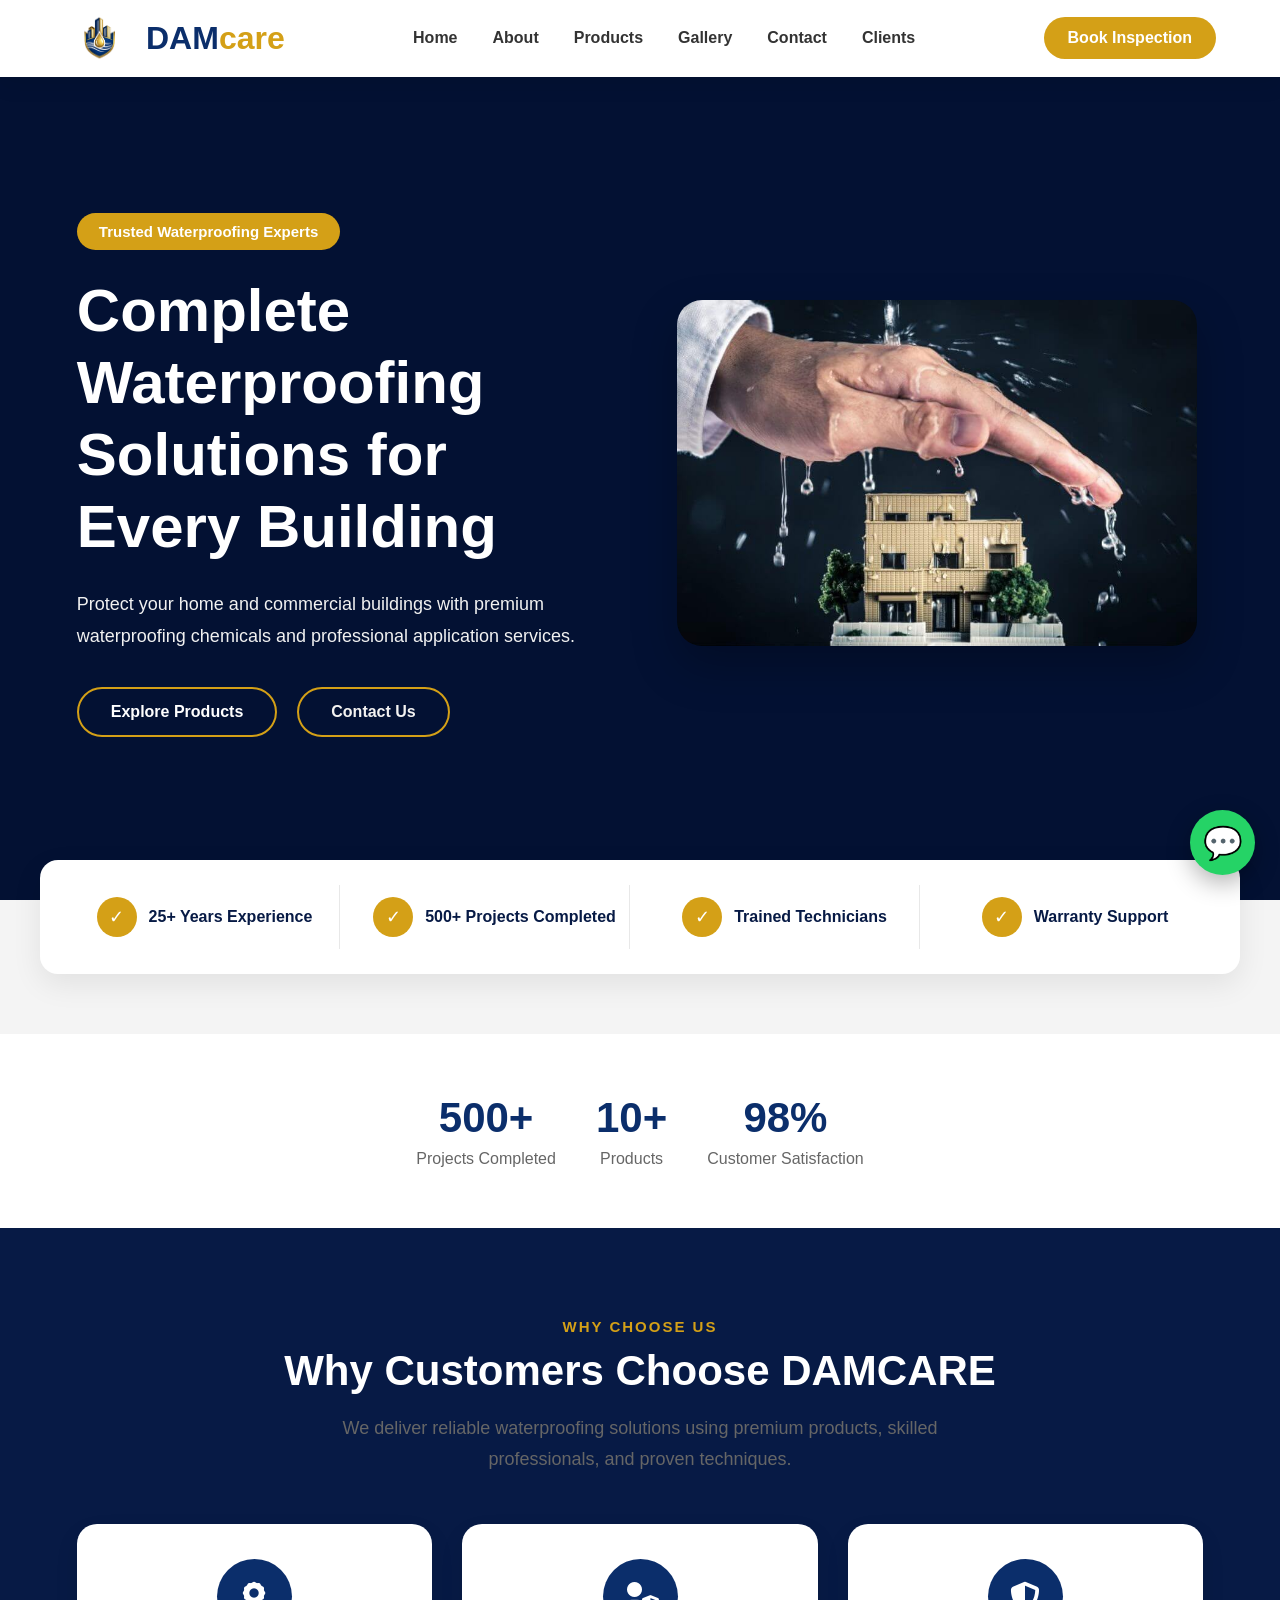
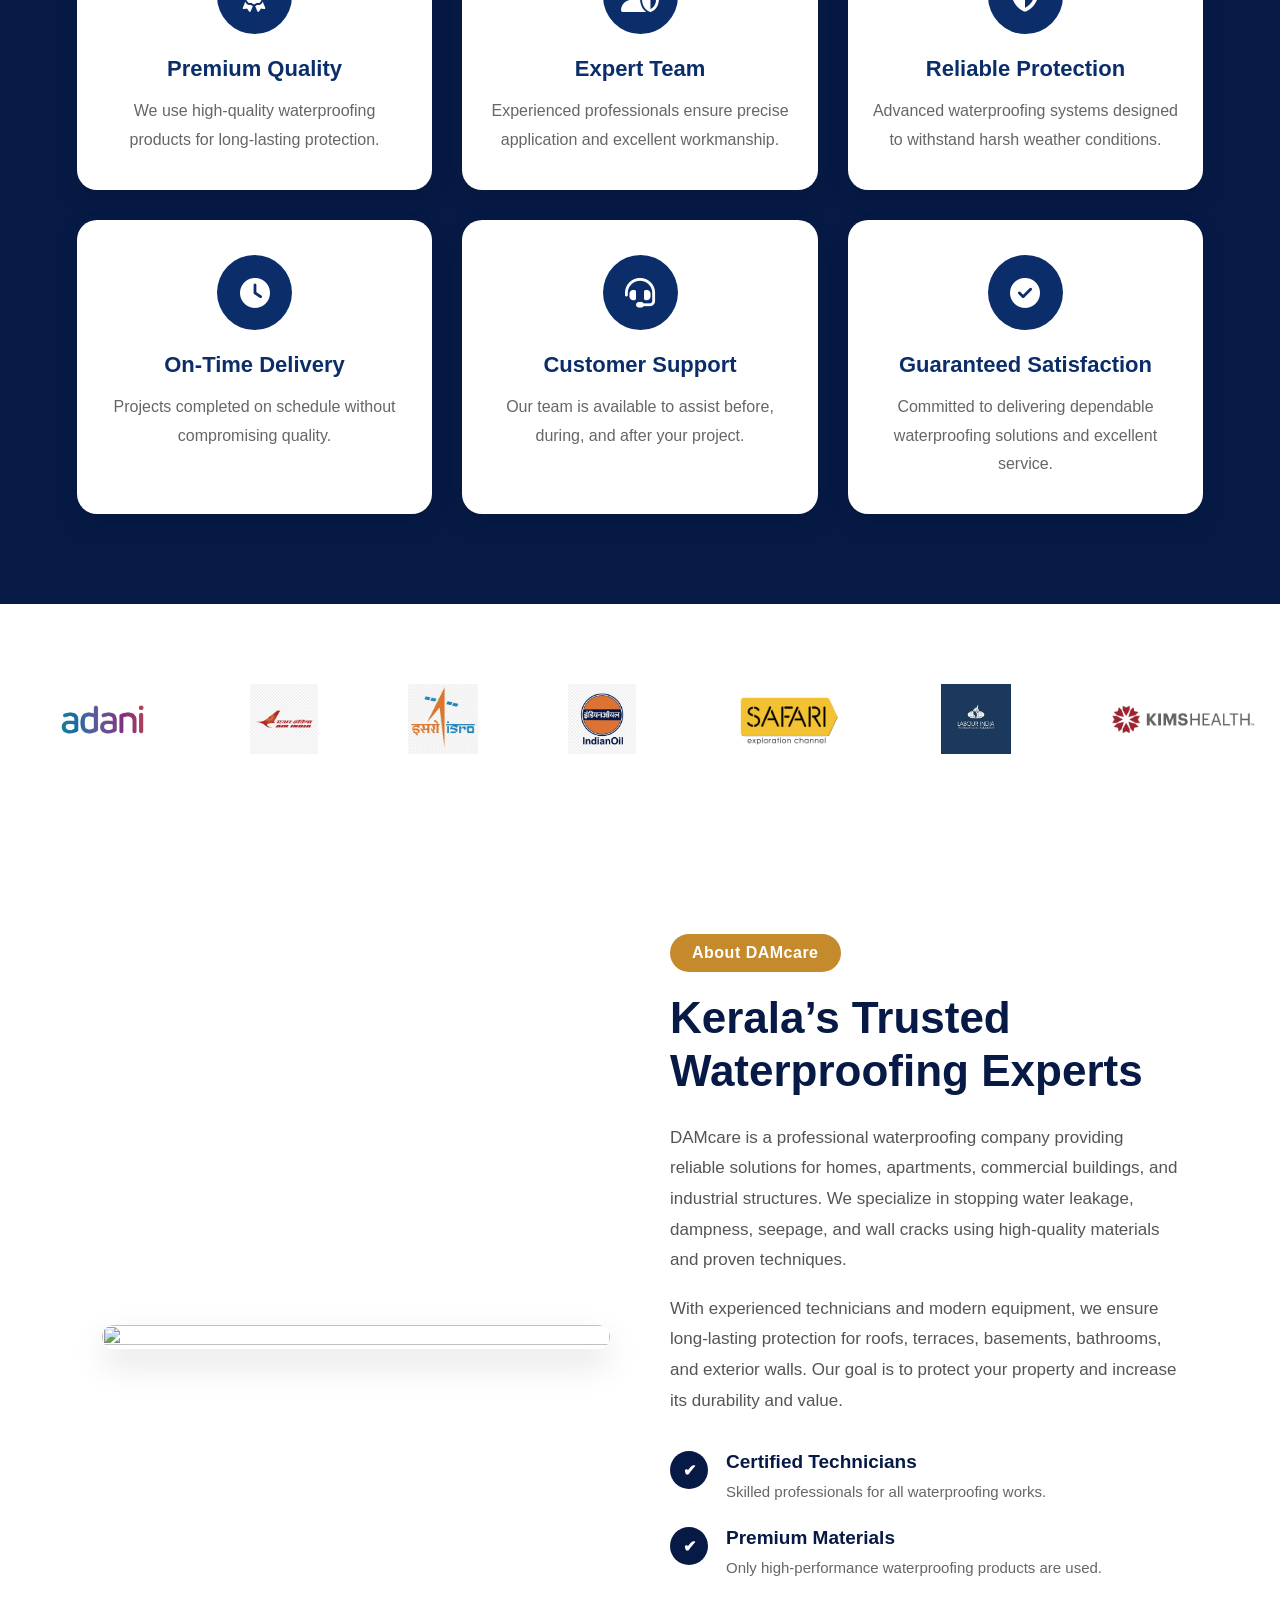
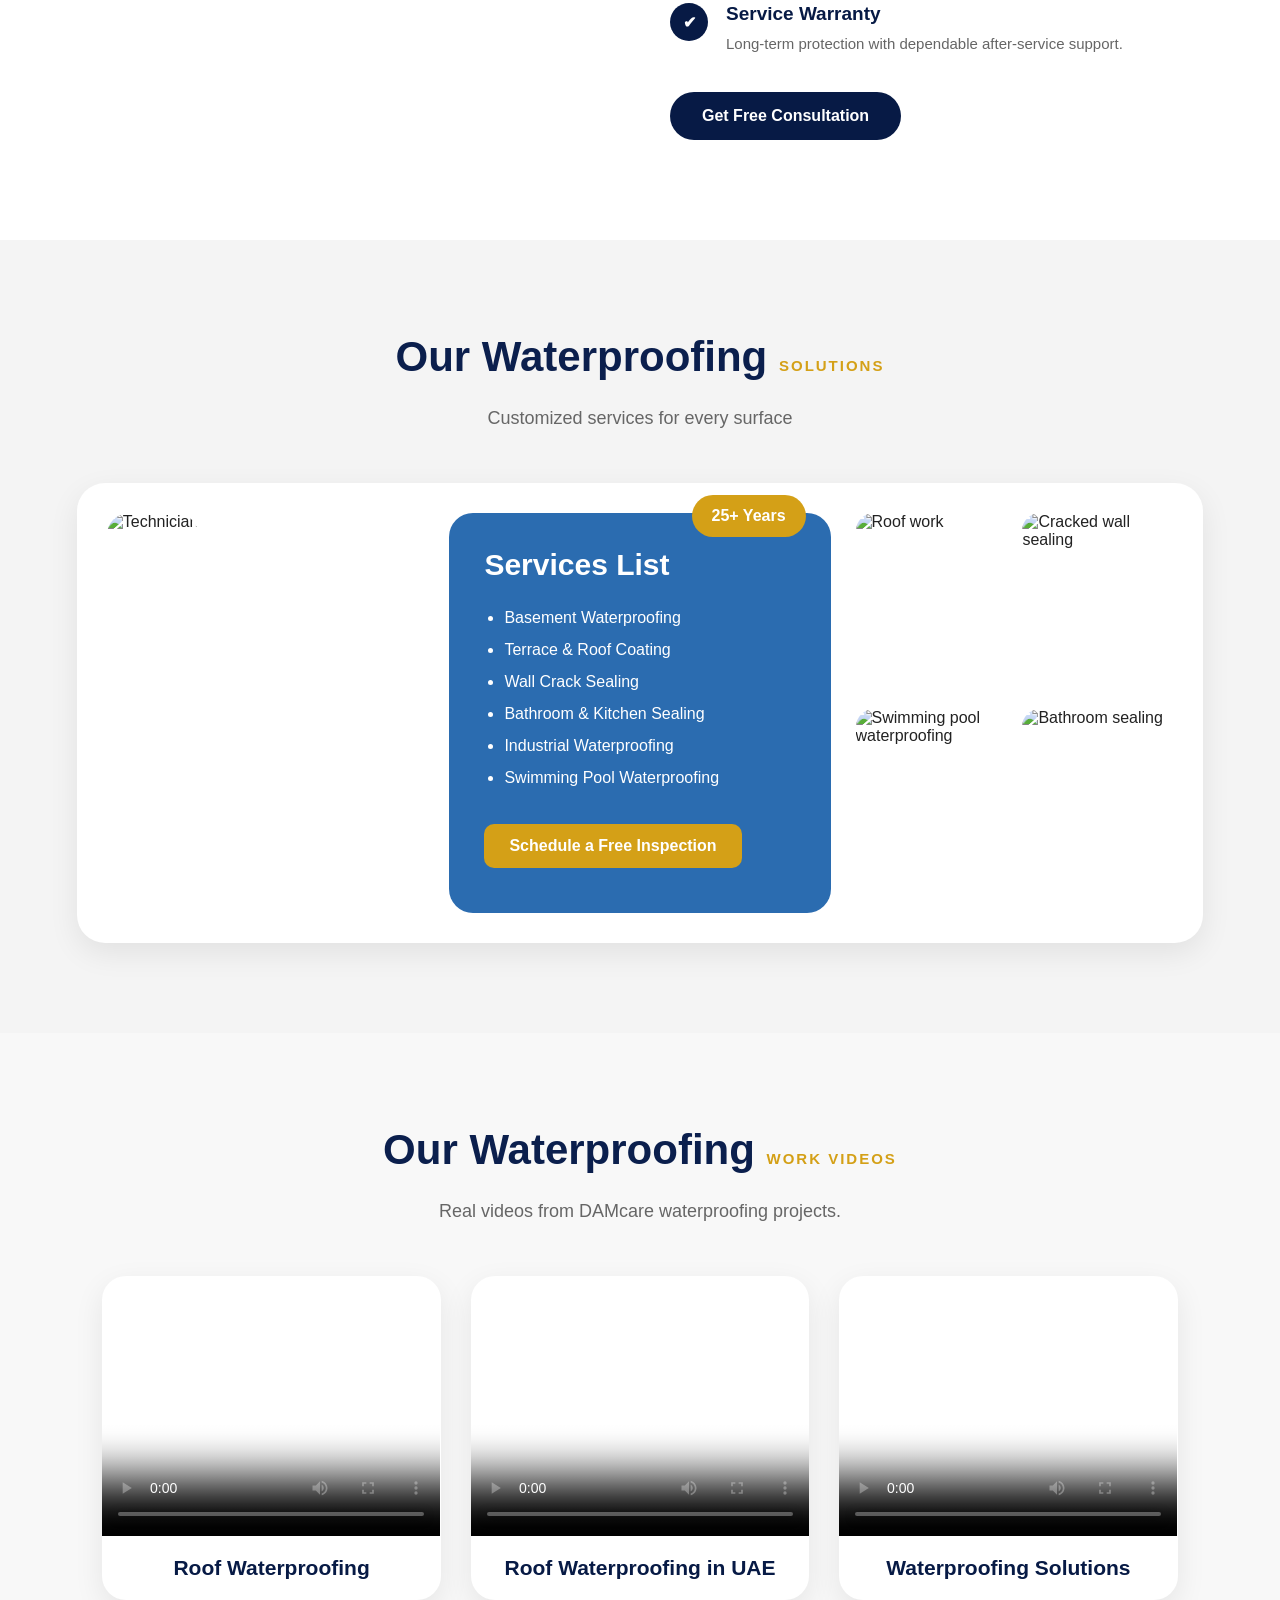
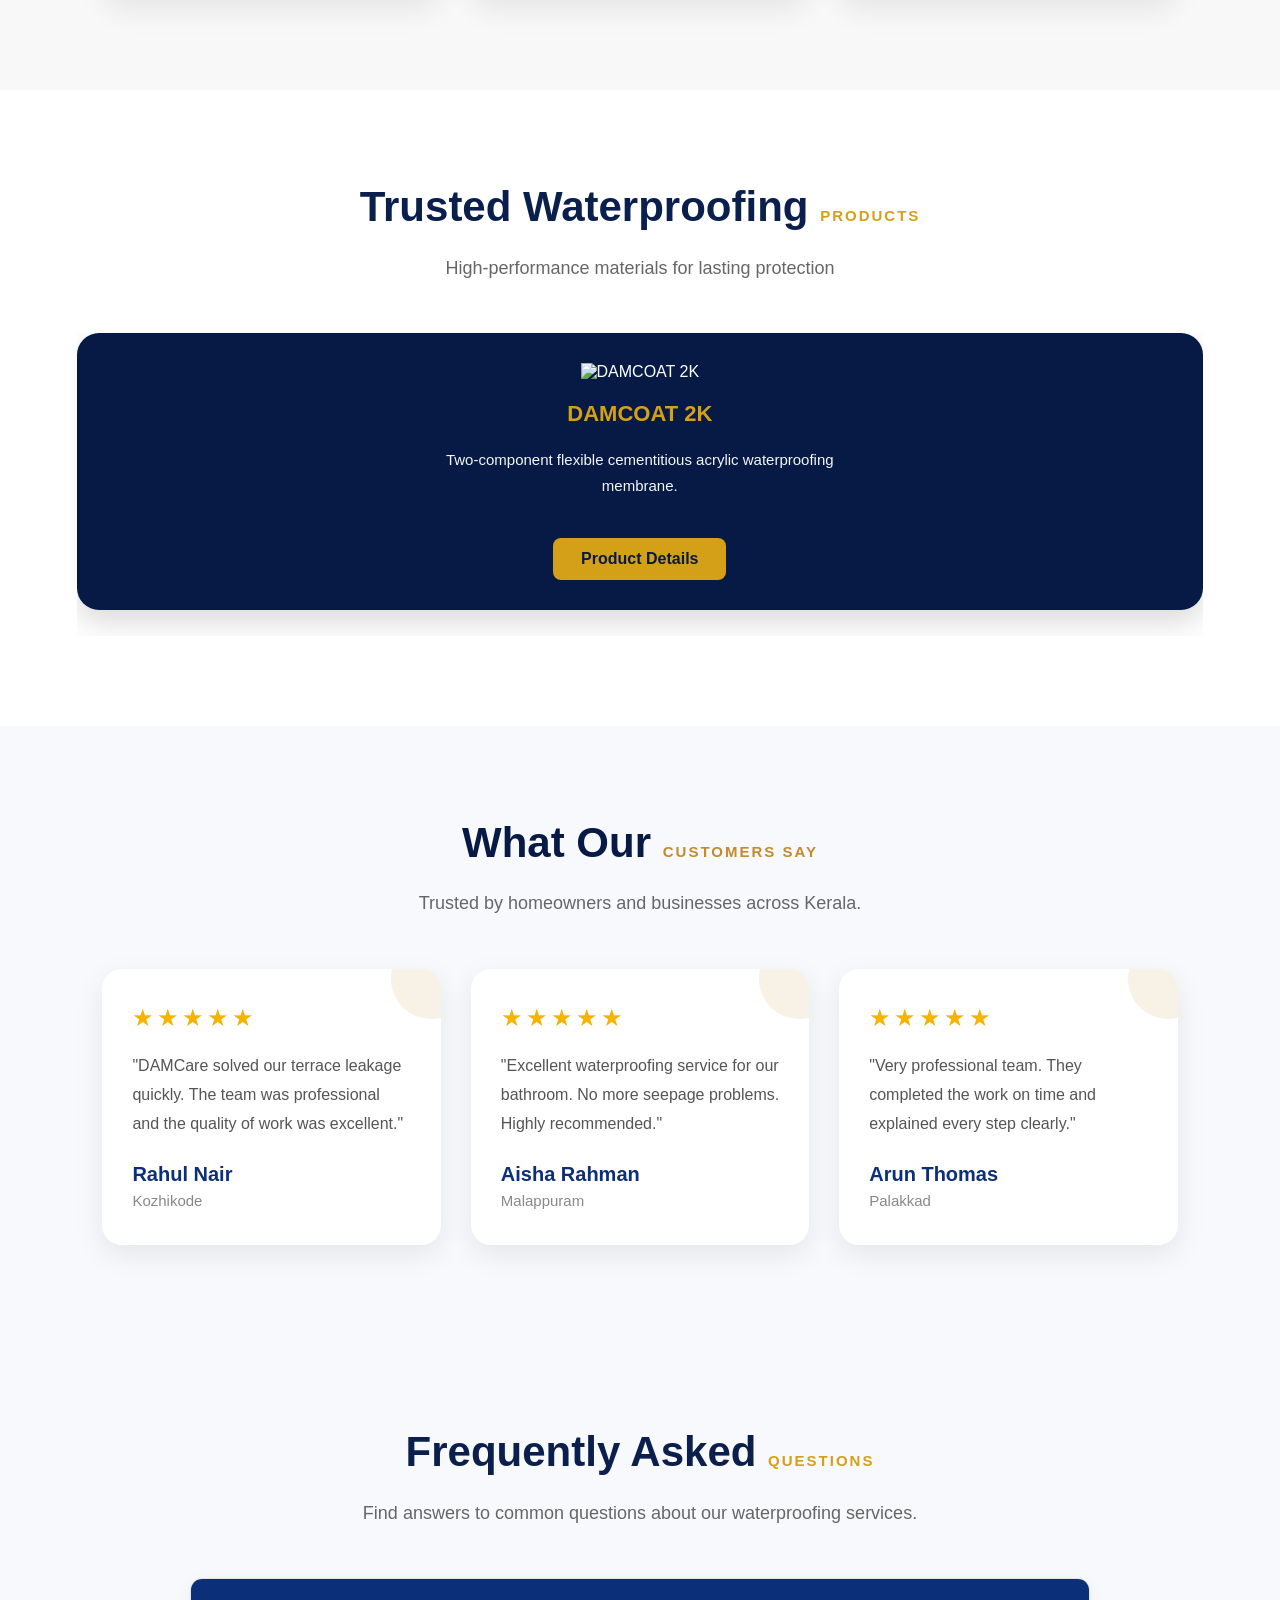
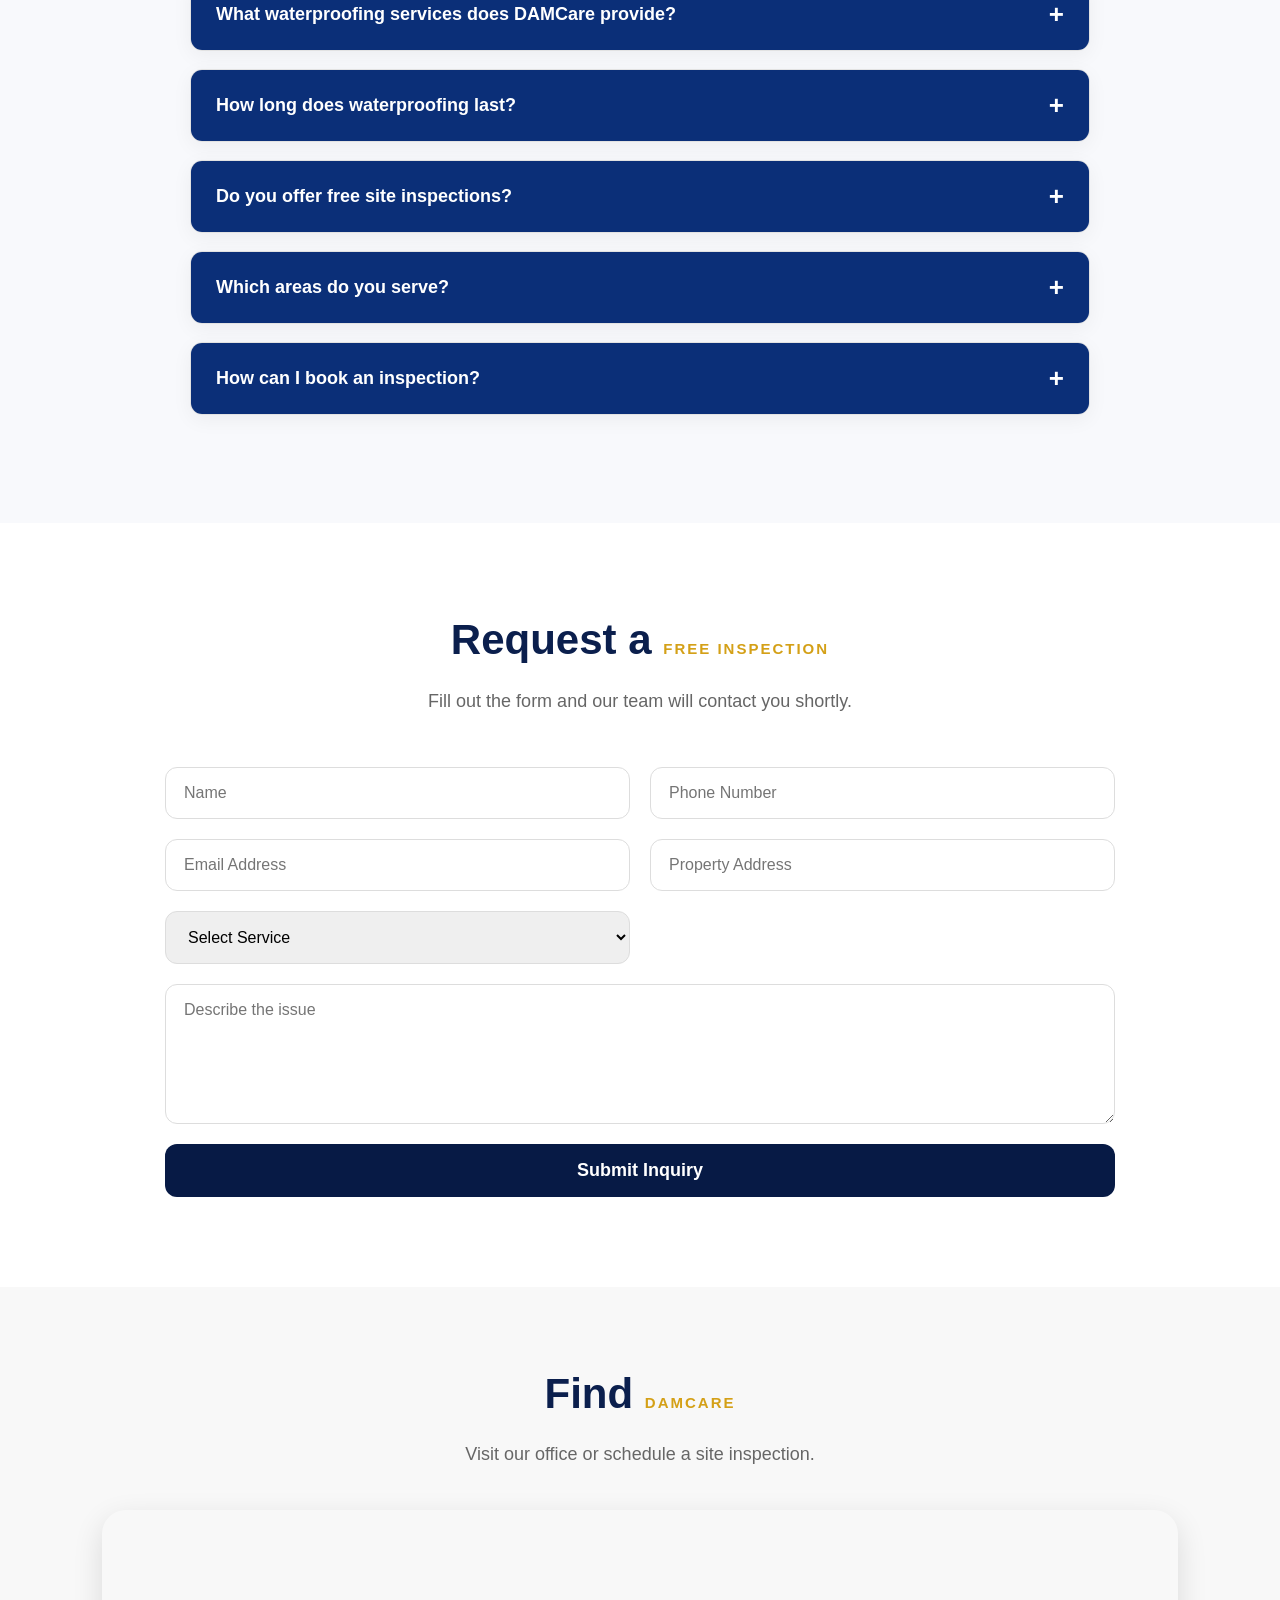
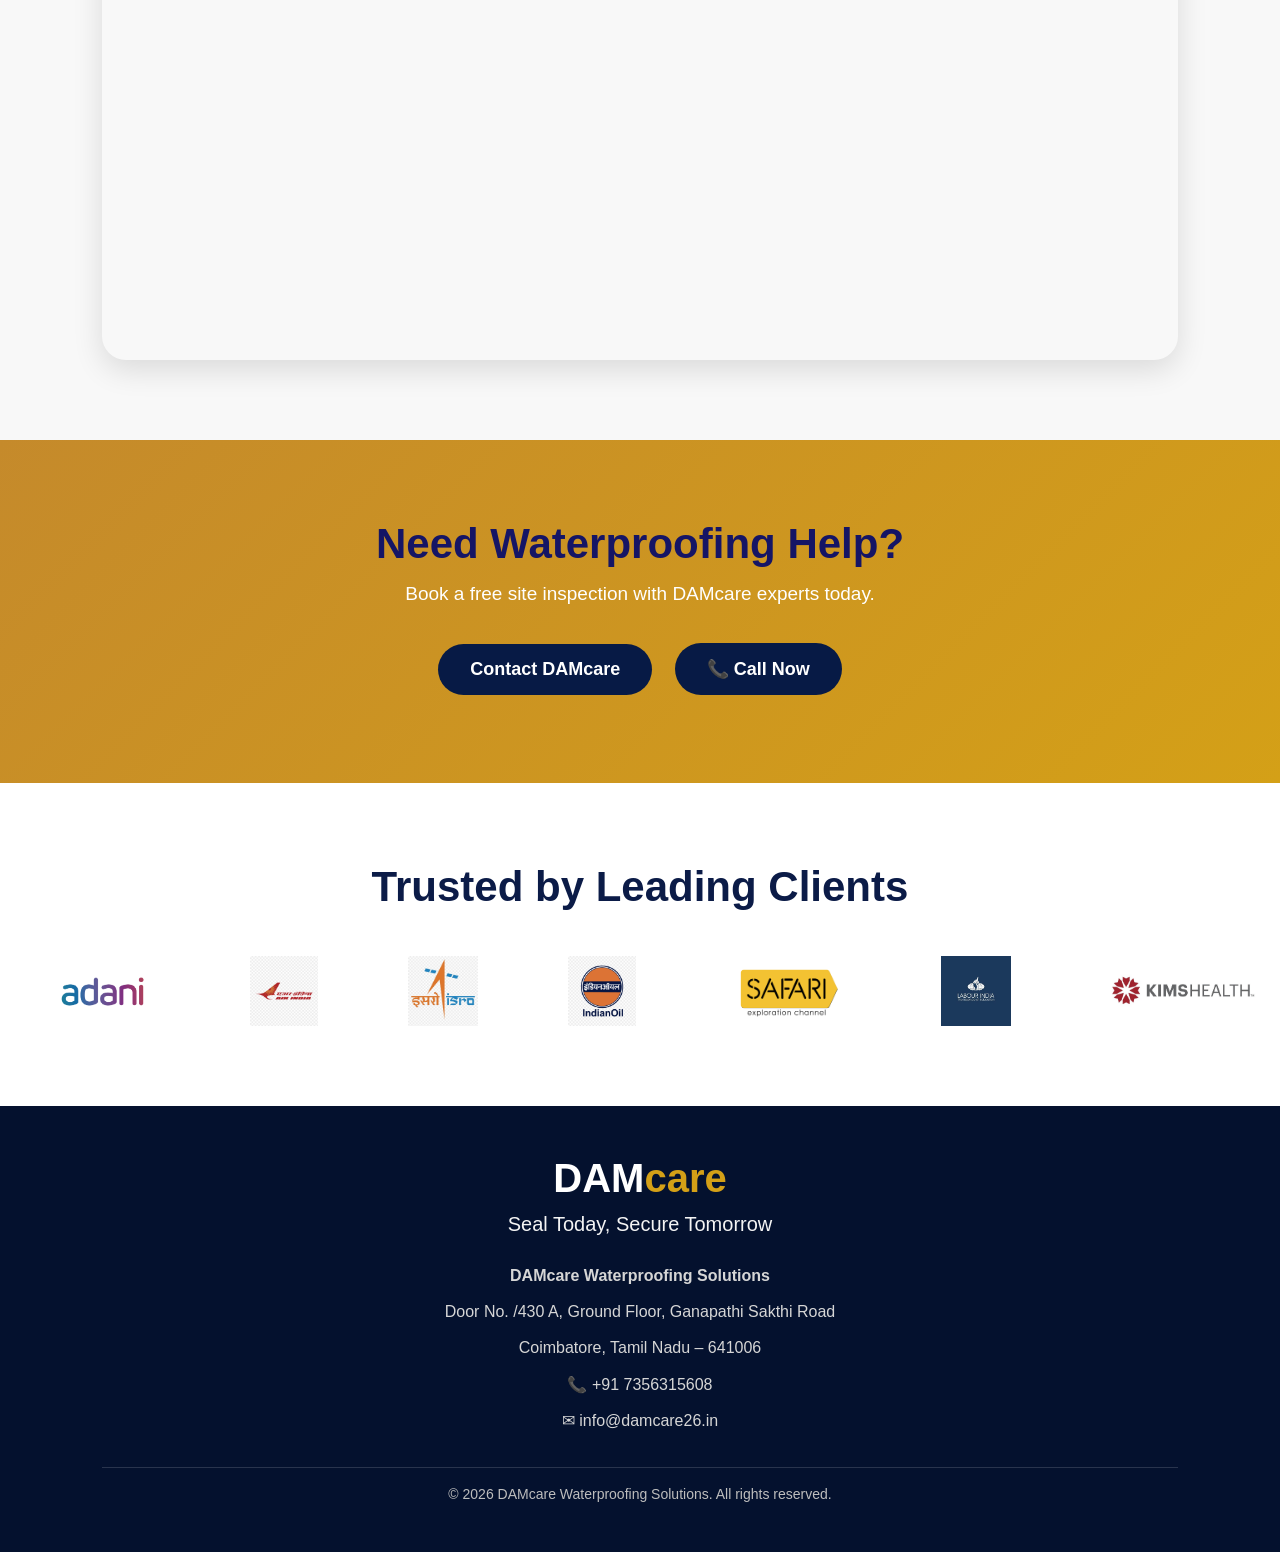
==== commit 755acac5: "create SEO" ====
--- a/index.html
+++ b/index.html
@@ -11,6 +11,7 @@
   <meta charset="UTF-8" />
   <meta name="viewport" content="width=device-width, initial-scale=1.0" />
   <title>DAMcare | Waterproofing Solutions</title>
+  <link rel="icon" type="image/png" href="images/logo.png">
   <link rel="stylesheet" href="css/style.css" />
   <link rel="stylesheet" href="https://cdn.jsdelivr.net/npm/swiper@11/swiper-bundle.min.css"/>
 </head>
